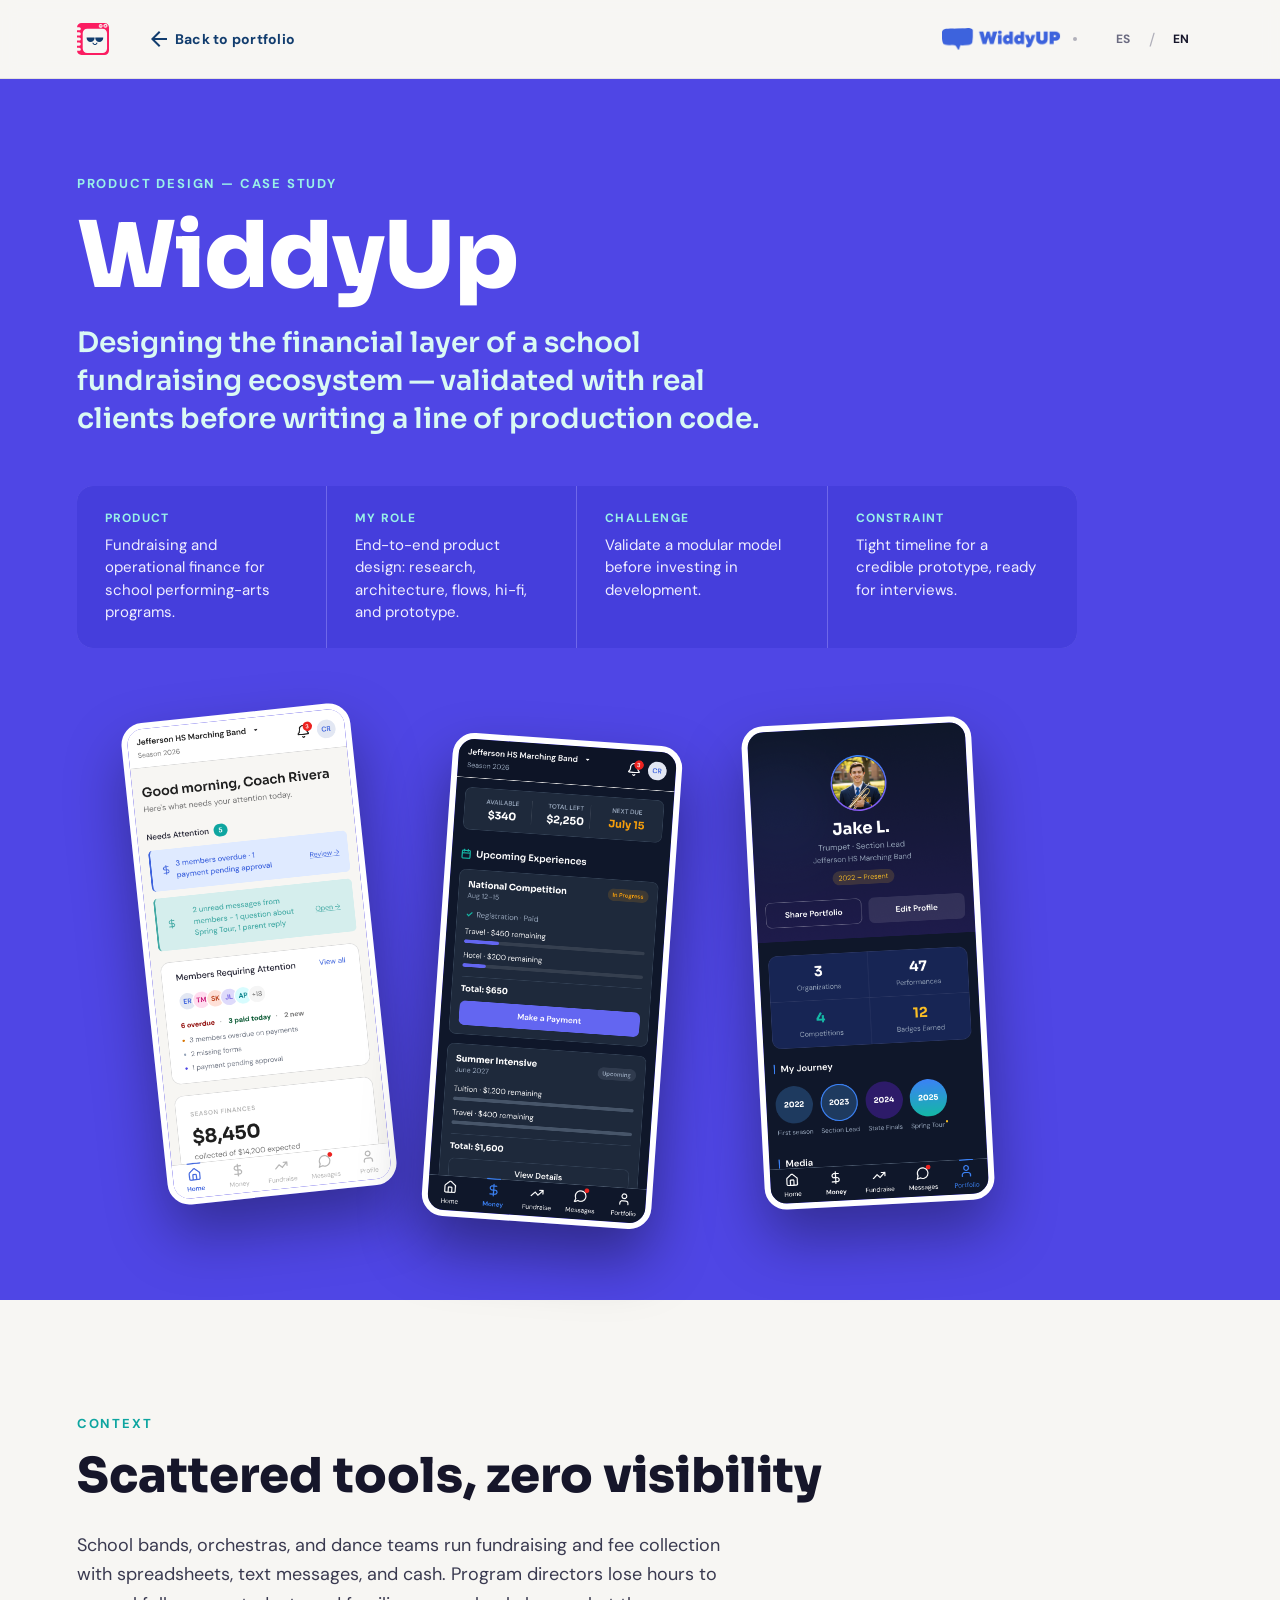
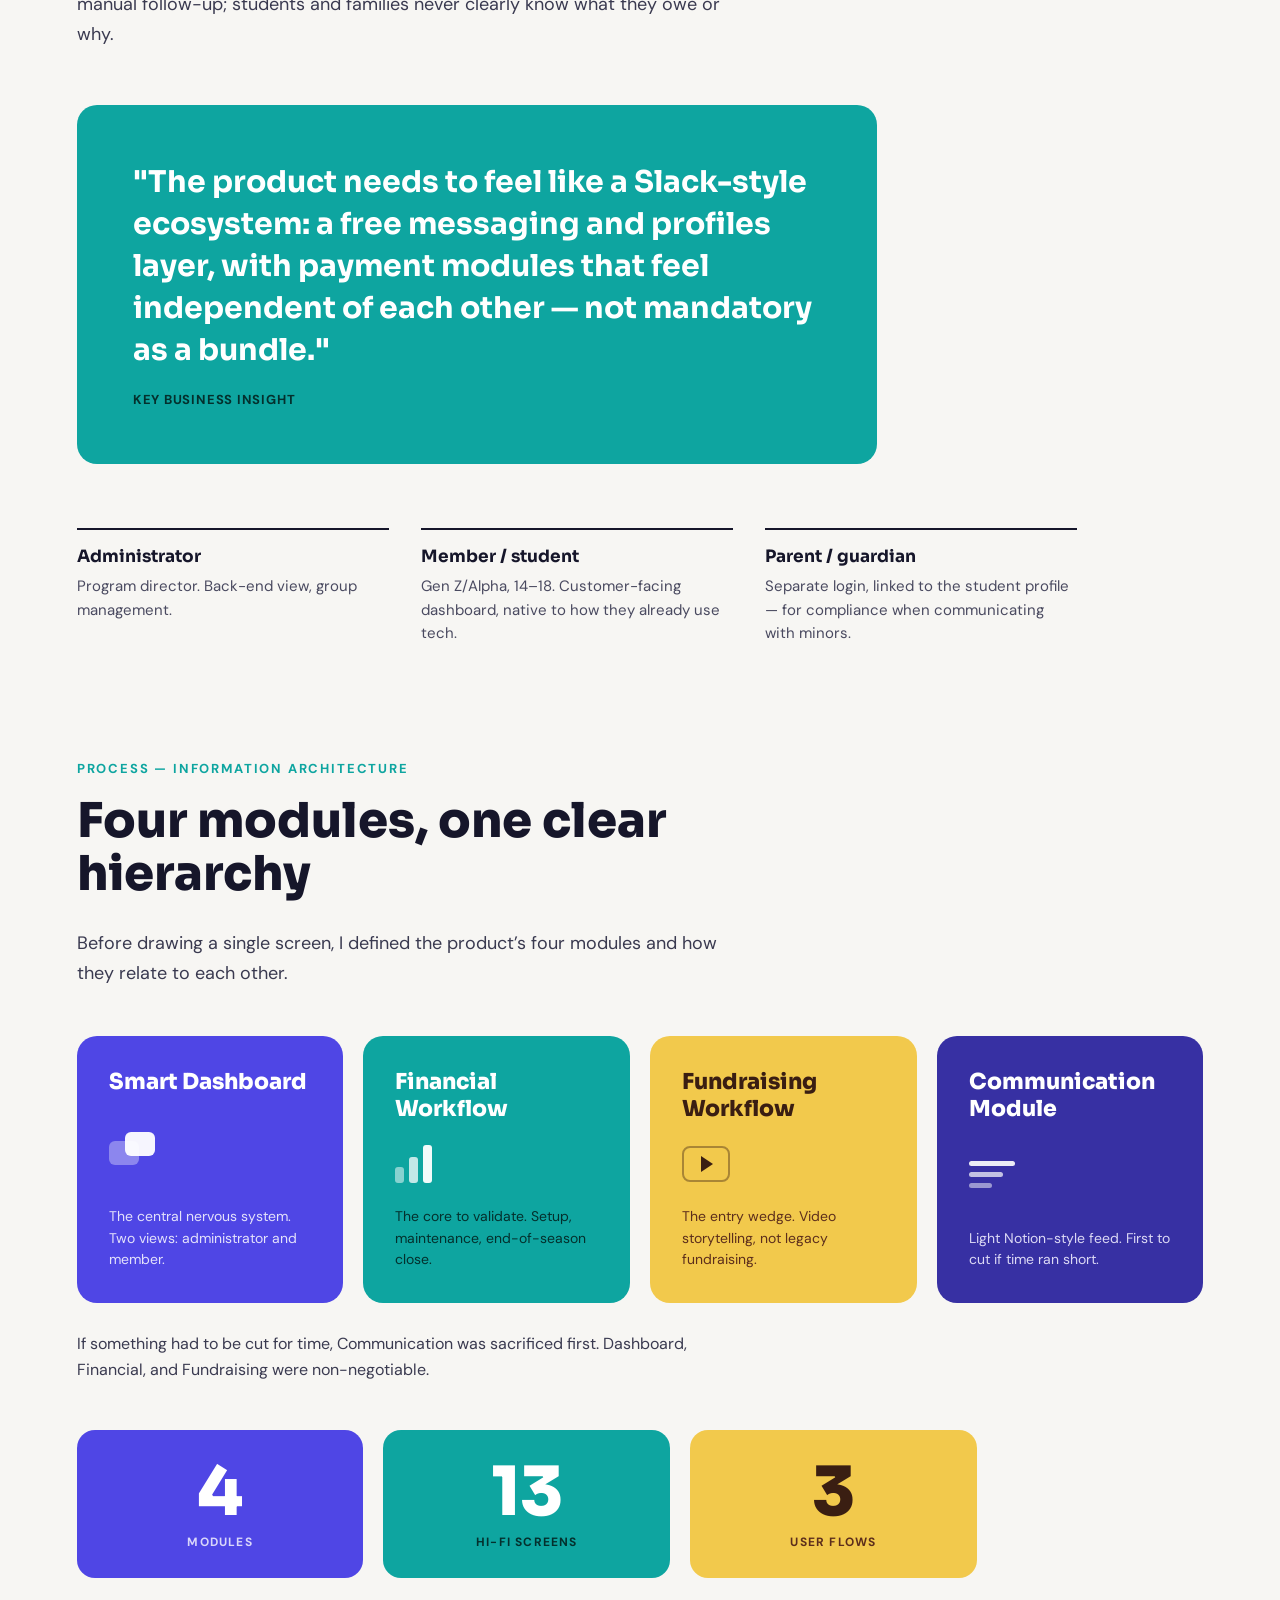
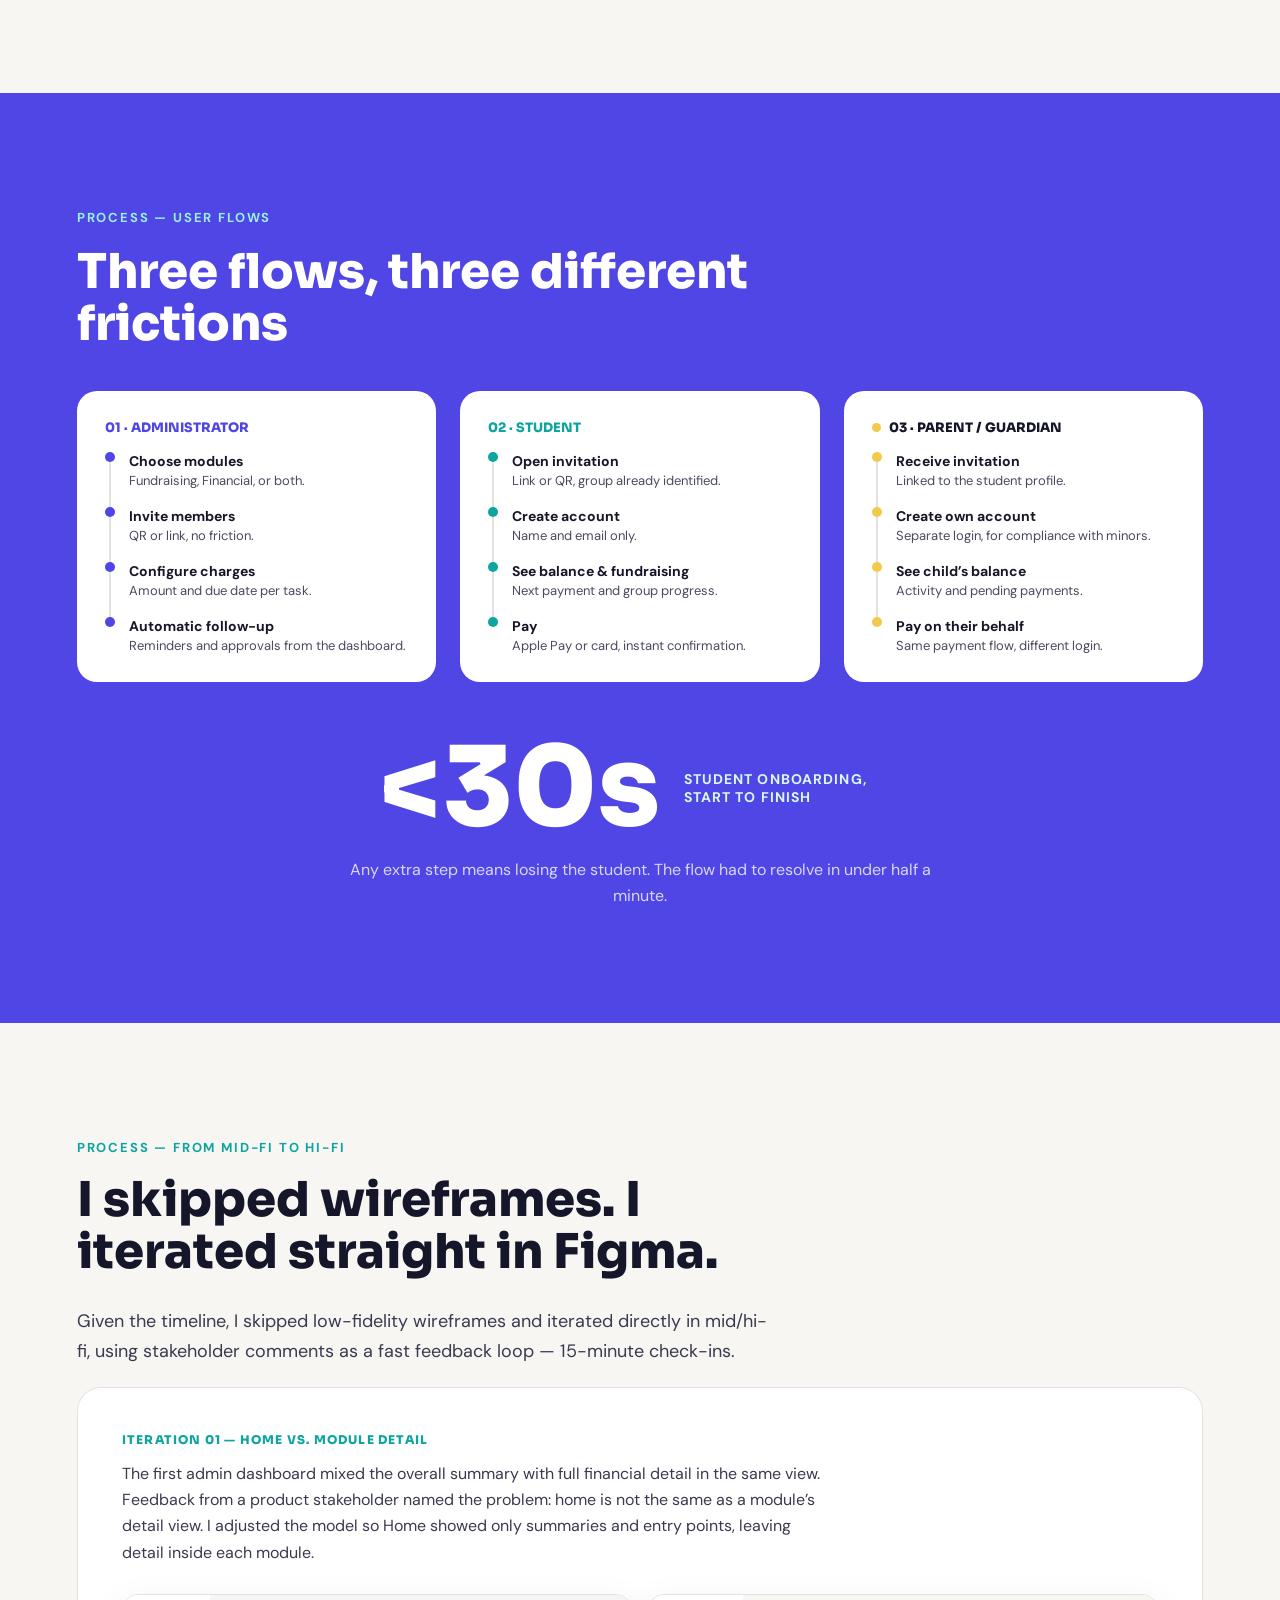
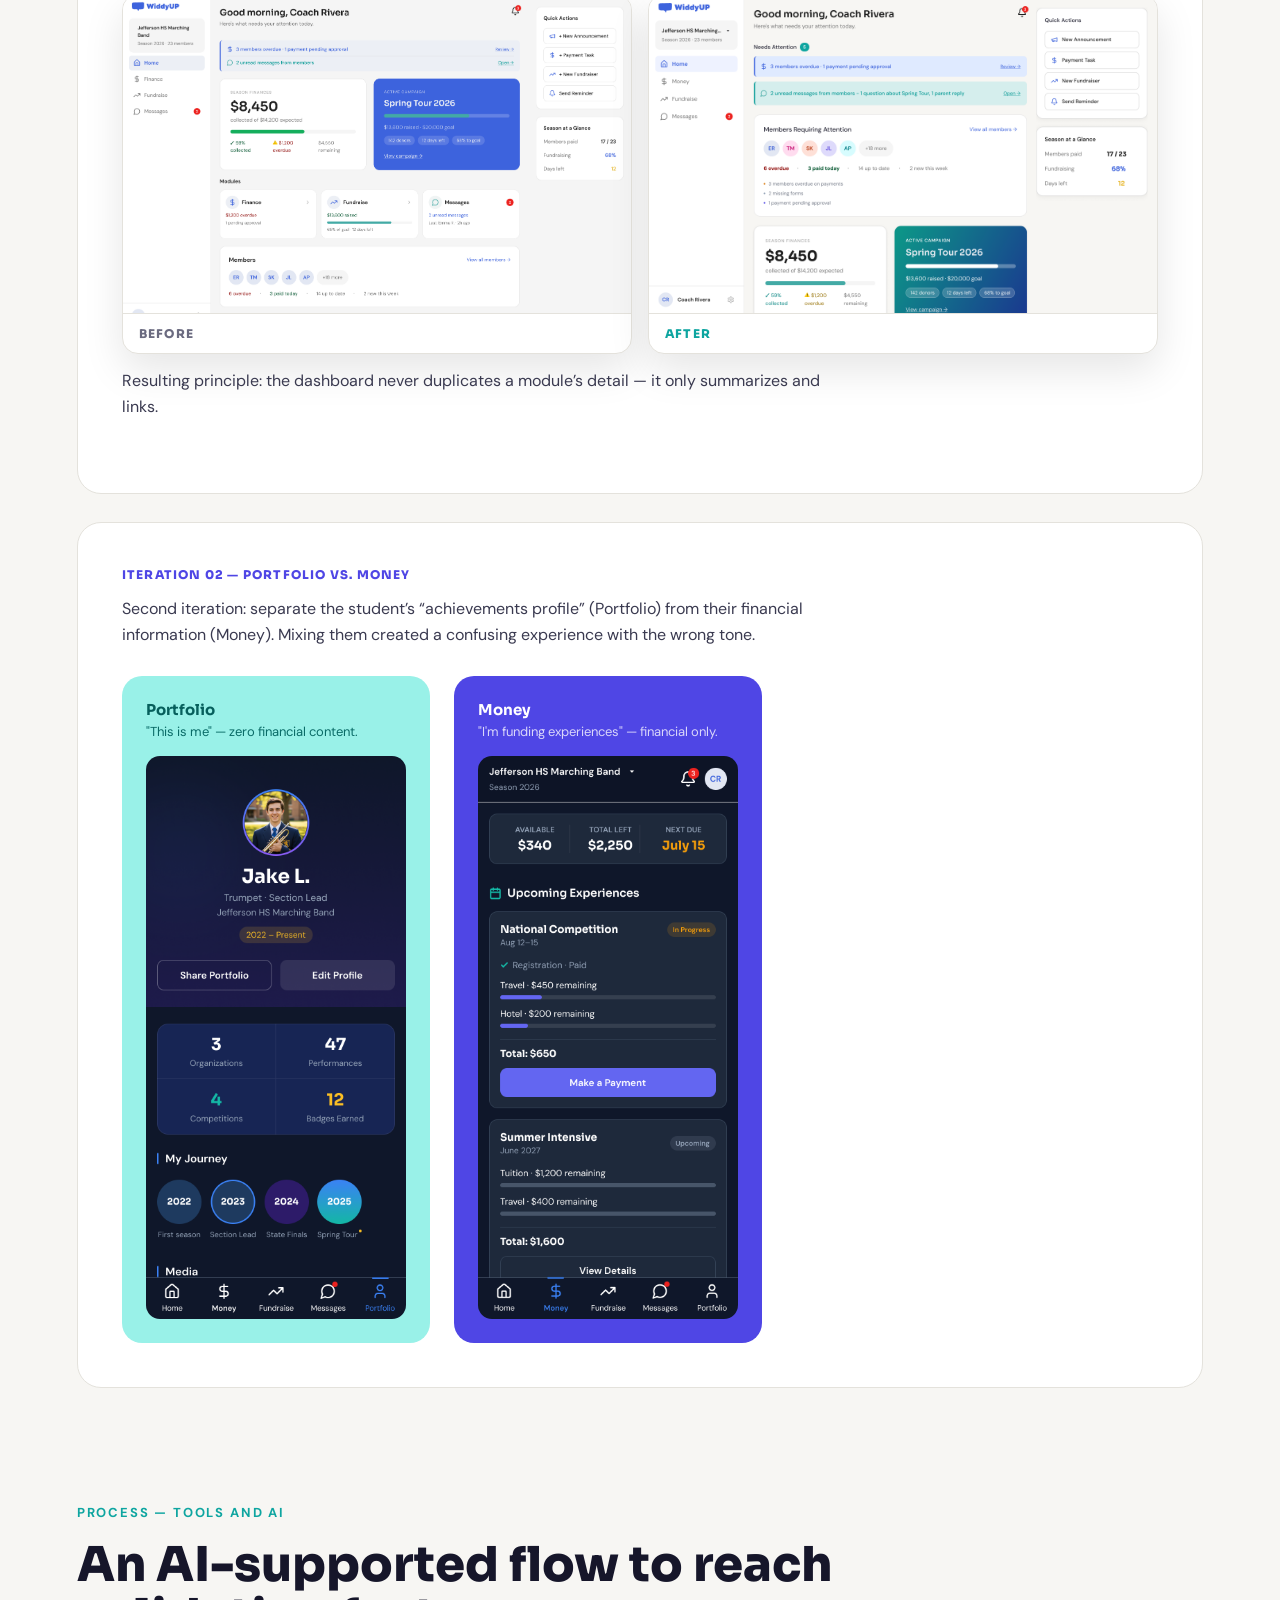
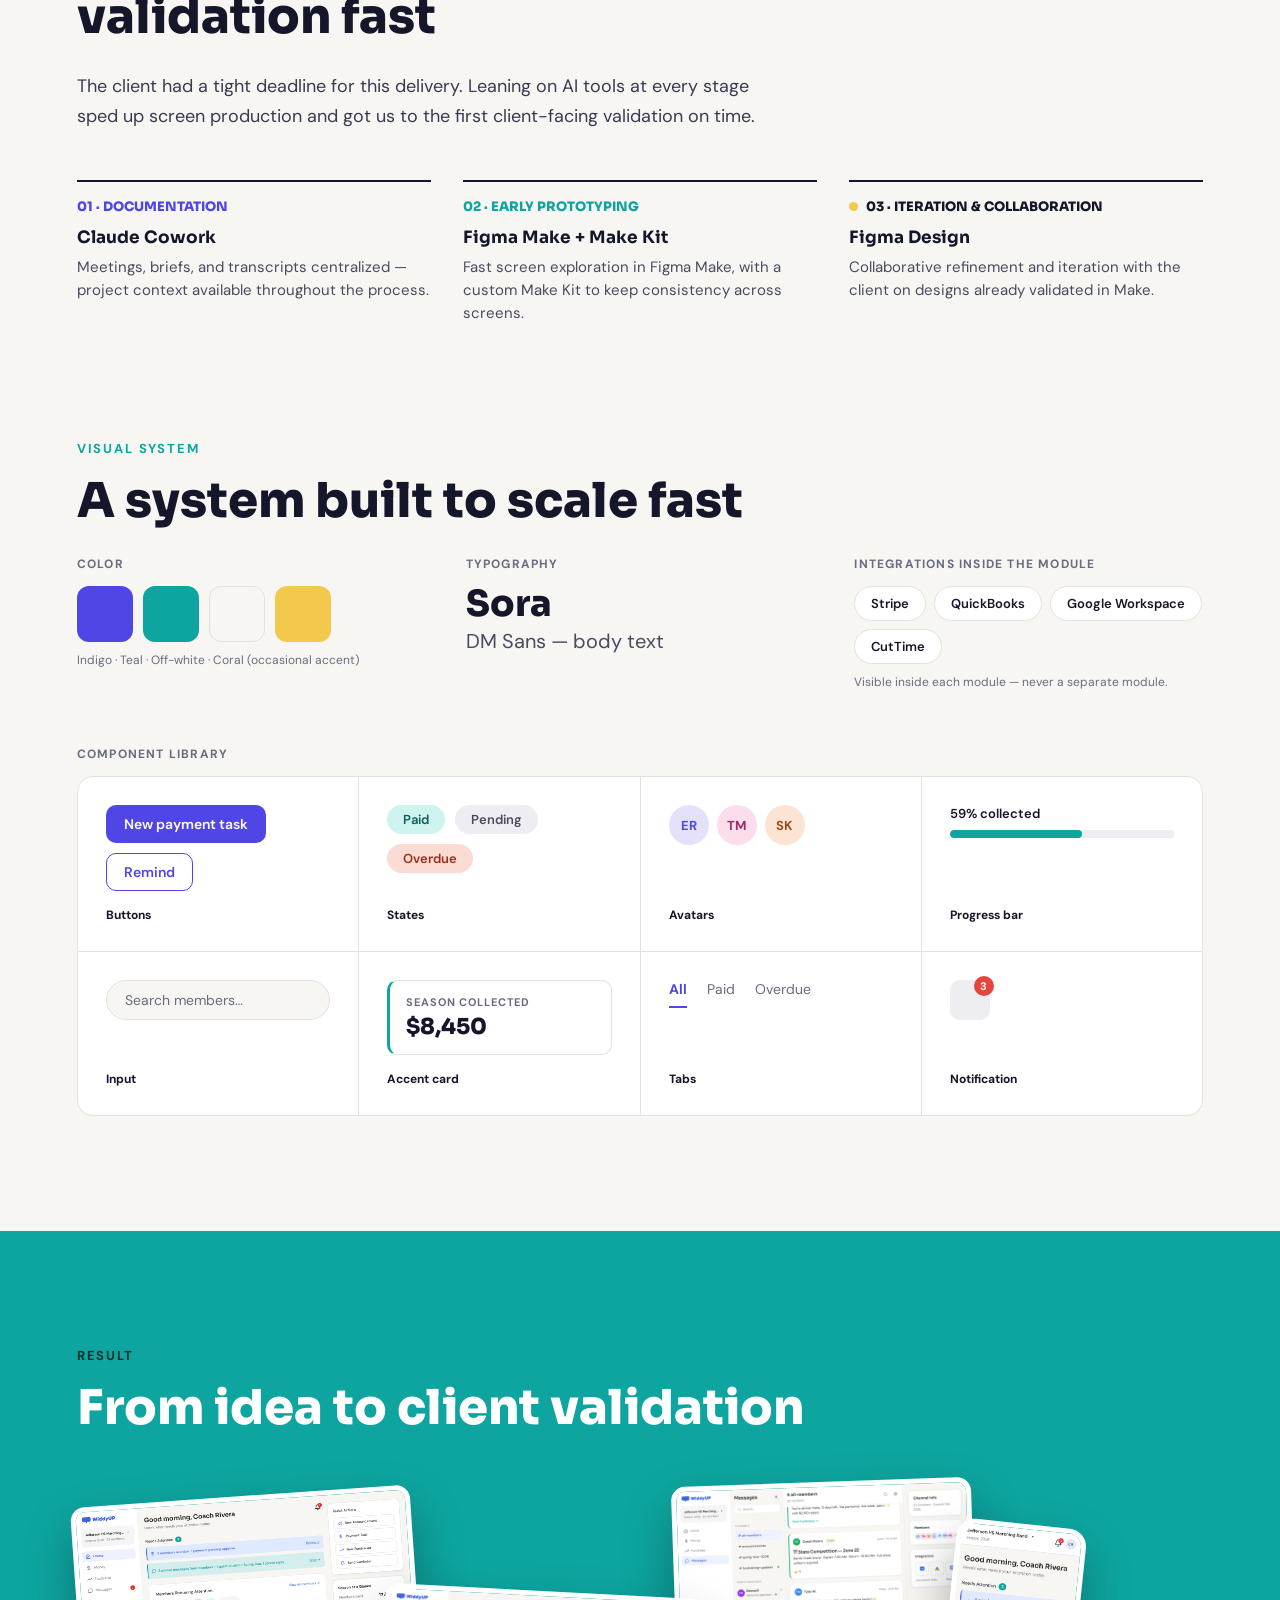
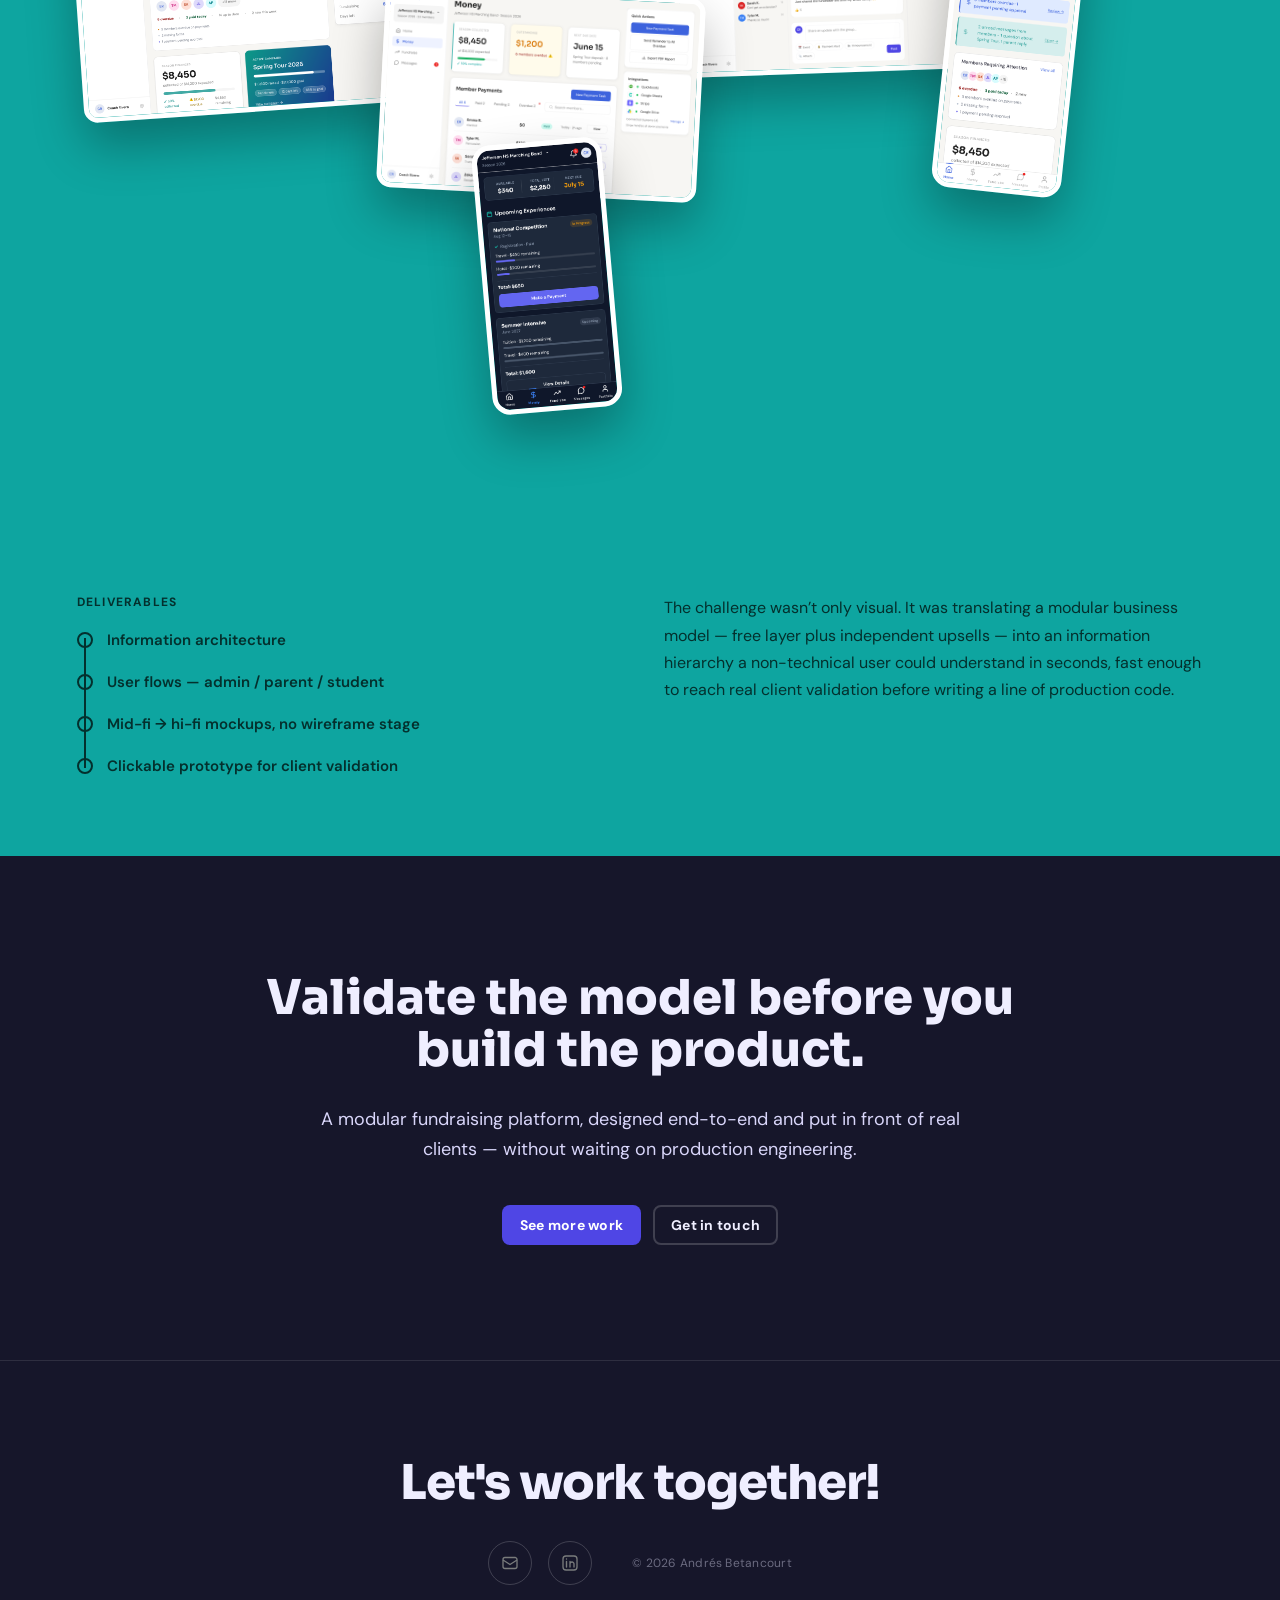
==== proyectos/widdyup.html @ c8a05633 "widdy up" ====
<!doctype html>
<html lang="en">
<head>
<meta charset="UTF-8" />
<meta name="viewport" content="width=device-width, initial-scale=1.0" />
<title data-i18n="wu.docTitle">WiddyUp — Case study · Andrés Betancourt</title>
<meta name="description" content="Case study: designing the financial layer of a school fundraising ecosystem — validated with real clients before writing a line of production code." />
<link rel="icon" type="image/svg+xml" href="../assets/icons/favicon.svg" />
<link rel="icon" type="image/png" sizes="32x32" href="../assets/icons/favicon-32.png" />
<link rel="icon" type="image/png" sizes="16x16" href="../assets/icons/favicon-16.png" />
<link rel="apple-touch-icon" href="../assets/icons/apple-touch-icon.png" />
<meta name="theme-color" content="#4F46E5" />
<link rel="preconnect" href="https://fonts.googleapis.com" />
<link rel="preconnect" href="https://fonts.gstatic.com" crossorigin />
<!-- WiddyUp runs on Sora + DM Sans, matching the product surface. -->
<link href="https://fonts.googleapis.com/css2?family=Sora:wght@600;700;800&family=DM+Sans:wght@400;500;600;700&display=swap" rel="stylesheet" />
<link rel="stylesheet" href="../css/case-widdyup.css" />
<link rel="stylesheet" href="../css/button.css" />
<script>document.documentElement.classList.add("js");</script>
</head>
<body class="theme-widdyup">

<a class="skip-link" href="#main" data-i18n="a11y.skip">Skip to content</a>

<header class="site-header site-header--project">
  <a class="logo" href="../index.html" data-i18n-attr="aria-label:a11y.home">
    <img src="../assets/icons/logo.svg" alt="" width="32" height="32" />
  </a>

  <a class="btn btn--text back-link" href="../index.html#projects">
    <img src="../assets/icons/arrow-back.svg" alt="" width="16" height="16" />
    <span data-i18n="wu.back">Back to portfolio</span>
  </a>

  <p class="header-project">
    <img src="../assets/images/brands/widdyup.png" alt="WiddyUp" width="120" height="22" />
  </p>

  <div class="lang-toggle" role="group" aria-label="Language">
    <button type="button" data-lang-option="es" aria-pressed="false">ES</button>
    <span class="lang-sep" aria-hidden="true">/</span>
    <button type="button" data-lang-option="en" aria-pressed="true">EN</button>
  </div>
</header>

<main id="main">

  <!-- HERO -->
  <section class="wu-hero" aria-labelledby="wu-heading">
    <div class="wu-shell">
      <div class="wu-kicker wu-kicker--on-indigo" data-i18n="wu.hero.kicker">Product design — case study</div>
      <h1 class="wu-hero-title" id="wu-heading">WiddyUp</h1>
      <p class="wu-hero-lede" data-i18n="wu.hero.lede">Designing the financial layer of a school fundraising ecosystem — validated with real clients before writing a line of production code.</p>

      <div class="wu-meta">
        <div class="wu-meta-item">
          <div class="wu-meta-label" data-i18n="wu.hero.productLabel">Product</div>
          <div class="wu-meta-value" data-i18n="wu.hero.product">Fundraising and operational finance for school performing-arts programs.</div>
        </div>
        <div class="wu-meta-item">
          <div class="wu-meta-label" data-i18n="wu.hero.roleLabel">My role</div>
          <div class="wu-meta-value" data-i18n="wu.hero.role">End-to-end product design: research, architecture, flows, hi-fi, and prototype.</div>
        </div>
        <div class="wu-meta-item">
          <div class="wu-meta-label" data-i18n="wu.hero.challengeLabel">Challenge</div>
          <div class="wu-meta-value" data-i18n="wu.hero.challenge">Validate a modular model before investing in development.</div>
        </div>
        <div class="wu-meta-item">
          <div class="wu-meta-label" data-i18n="wu.hero.constraintLabel">Constraint</div>
          <div class="wu-meta-value" data-i18n="wu.hero.constraint">Tight timeline for a credible prototype, ready for interviews.</div>
        </div>
      </div>
    </div>

    <div class="wu-shell wu-hero-phones">
      <img class="wu-phone-1" src="../assets/images/projects/widdyup/admin-mobile.png" alt="" data-i18n-attr="alt:wu.hero.phoneAdmin" />
      <img class="wu-phone-2" src="../assets/images/projects/widdyup/money-mobile.png" alt="" data-i18n-attr="alt:wu.hero.phoneMoney" />
      <img class="wu-phone-3" src="../assets/images/projects/widdyup/portfolio-mobile.png" alt="" data-i18n-attr="alt:wu.hero.phonePortfolio" />
    </div>
  </section>

  <!-- CONTEXT -->
  <section class="wu-section" aria-labelledby="wu-context">
    <div class="wu-shell">
      <div class="wu-kicker" data-i18n="wu.context.kicker">Context</div>
      <h2 class="wu-title" id="wu-context" data-i18n="wu.context.title">Scattered tools, zero visibility</h2>
      <p class="wu-lede" data-i18n="wu.context.lede">School bands, orchestras, and dance teams run fundraising and fee collection with spreadsheets, text messages, and cash. Program directors lose hours to manual follow-up; students and families never clearly know what they owe or why.</p>

      <div class="wu-quote">
        <p data-i18n="wu.context.quote">"The product needs to feel like a Slack-style ecosystem: a free messaging and profiles layer, with payment modules that feel independent of each other — not mandatory as a bundle."</p>
        <div class="wu-quote-label" data-i18n="wu.context.quoteLabel">Key business insight</div>
      </div>

      <div class="wu-personas">
        <div class="wu-persona">
          <h3 data-i18n="wu.persona.adminTitle">Administrator</h3>
          <p data-i18n="wu.persona.adminDesc">Program director. Back-end view, group management.</p>
        </div>
        <div class="wu-persona">
          <h3 data-i18n="wu.persona.studentTitle">Member / student</h3>
          <p data-i18n="wu.persona.studentDesc">Gen Z/Alpha, 14–18. Customer-facing dashboard, native to how they already use tech.</p>
        </div>
        <div class="wu-persona">
          <h3 data-i18n="wu.persona.parentTitle">Parent / guardian</h3>
          <p data-i18n="wu.persona.parentDesc">Separate login, linked to the student profile — for compliance when communicating with minors.</p>
        </div>
      </div>
    </div>
  </section>

  <!-- ARCHITECTURE -->
  <section class="wu-section wu-section--tight-top" aria-labelledby="wu-arch">
    <div class="wu-shell">
      <div class="wu-kicker" data-i18n="wu.arch.kicker">Process — information architecture</div>
      <h2 class="wu-title" id="wu-arch" data-i18n="wu.arch.title">Four modules, one clear hierarchy</h2>
      <p class="wu-lede" style="margin-bottom:48px" data-i18n="wu.arch.lede">Before drawing a single screen, I defined the product’s four modules and how they relate to each other.</p>

      <div class="wu-modules">
        <div class="wu-module wu-module--indigo">
          <h3>Smart Dashboard</h3>
          <div class="wu-icon-dash" aria-hidden="true"><span></span><span></span></div>
          <p data-i18n="wu.arch.dash">The central nervous system. Two views: administrator and member.</p>
        </div>
        <div class="wu-module wu-module--teal">
          <h3>Financial Workflow</h3>
          <div class="wu-icon-bars" aria-hidden="true"><span></span><span></span><span></span></div>
          <p data-i18n="wu.arch.fin">The core to validate. Setup, maintenance, end-of-season close.</p>
        </div>
        <div class="wu-module wu-module--accent">
          <h3>Fundraising Workflow</h3>
          <div class="wu-icon-play" aria-hidden="true"><span></span></div>
          <p data-i18n="wu.arch.fund">The entry wedge. Video storytelling, not legacy fundraising.</p>
        </div>
        <div class="wu-module wu-module--violet">
          <h3>Communication Module</h3>
          <div class="wu-icon-lines" aria-hidden="true"><span></span><span></span><span></span></div>
          <p data-i18n="wu.arch.comm">Light Notion-style feed. First to cut if time ran short.</p>
        </div>
      </div>

      <p class="wu-note" data-i18n="wu.arch.note">If something had to be cut for time, Communication was sacrificed first. Dashboard, Financial, and Fundraising were non-negotiable.</p>

      <div class="wu-stats">
        <div class="wu-stat wu-stat--indigo">
          <b>4</b>
          <span data-i18n="wu.stat.modules">Modules</span>
        </div>
        <div class="wu-stat wu-stat--teal">
          <b>13</b>
          <span data-i18n="wu.stat.screens">Hi-fi screens</span>
        </div>
        <div class="wu-stat wu-stat--accent">
          <b>3</b>
          <span data-i18n="wu.stat.flows">User flows</span>
        </div>
      </div>
    </div>
  </section>

  <!-- USER FLOWS -->
  <section class="wu-section wu-flows" aria-labelledby="wu-flows">
    <div class="wu-shell">
      <div class="wu-kicker wu-kicker--on-indigo" data-i18n="wu.flows.kicker">Process — user flows</div>
      <h2 class="wu-title" id="wu-flows" data-i18n="wu.flows.title">Three flows, three different frictions</h2>

      <div class="wu-flow-grid">
        <div class="wu-flow-card">
          <div class="wu-flow-card-label wu-flow-card-label--indigo" data-i18n="wu.flow.adminLabel">01 · ADMINISTRATOR</div>
          <div class="wu-timeline">
            <div class="wu-step">
              <div class="wu-step-rail"><div class="wu-step-node wu-step-node--indigo"></div><div class="wu-step-line"></div></div>
              <div class="wu-step-body"><strong data-i18n="wu.flow.a1t">Choose modules</strong><span data-i18n="wu.flow.a1d">Fundraising, Financial, or both.</span></div>
            </div>
            <div class="wu-step">
              <div class="wu-step-rail"><div class="wu-step-node wu-step-node--indigo"></div><div class="wu-step-line"></div></div>
              <div class="wu-step-body"><strong data-i18n="wu.flow.a2t">Invite members</strong><span data-i18n="wu.flow.a2d">QR or link, no friction.</span></div>
            </div>
            <div class="wu-step">
              <div class="wu-step-rail"><div class="wu-step-node wu-step-node--indigo"></div><div class="wu-step-line"></div></div>
              <div class="wu-step-body"><strong data-i18n="wu.flow.a3t">Configure charges</strong><span data-i18n="wu.flow.a3d">Amount and due date per task.</span></div>
            </div>
            <div class="wu-step">
              <div class="wu-step-rail"><div class="wu-step-node wu-step-node--indigo"></div></div>
              <div class="wu-step-body"><strong data-i18n="wu.flow.a4t">Automatic follow-up</strong><span data-i18n="wu.flow.a4d">Reminders and approvals from the dashboard.</span></div>
            </div>
          </div>
        </div>

        <div class="wu-flow-card">
          <div class="wu-flow-card-label wu-flow-card-label--teal" data-i18n="wu.flow.studentLabel">02 · STUDENT</div>
          <div class="wu-timeline">
            <div class="wu-step">
              <div class="wu-step-rail"><div class="wu-step-node wu-step-node--teal"></div><div class="wu-step-line"></div></div>
              <div class="wu-step-body"><strong data-i18n="wu.flow.s1t">Open invitation</strong><span data-i18n="wu.flow.s1d">Link or QR, group already identified.</span></div>
            </div>
            <div class="wu-step">
              <div class="wu-step-rail"><div class="wu-step-node wu-step-node--teal"></div><div class="wu-step-line"></div></div>
              <div class="wu-step-body"><strong data-i18n="wu.flow.s2t">Create account</strong><span data-i18n="wu.flow.s2d">Name and email only.</span></div>
            </div>
            <div class="wu-step">
              <div class="wu-step-rail"><div class="wu-step-node wu-step-node--teal"></div><div class="wu-step-line"></div></div>
              <div class="wu-step-body"><strong data-i18n="wu.flow.s3t">See balance &amp; fundraising</strong><span data-i18n="wu.flow.s3d">Next payment and group progress.</span></div>
            </div>
            <div class="wu-step">
              <div class="wu-step-rail"><div class="wu-step-node wu-step-node--teal"></div></div>
              <div class="wu-step-body"><strong data-i18n="wu.flow.s4t">Pay</strong><span data-i18n="wu.flow.s4d">Apple Pay or card, instant confirmation.</span></div>
            </div>
          </div>
        </div>

        <div class="wu-flow-card">
          <div class="wu-flow-card-label wu-flow-card-label--accent" data-i18n="wu.flow.parentLabel">03 · PARENT / GUARDIAN</div>
          <div class="wu-timeline">
            <div class="wu-step">
              <div class="wu-step-rail"><div class="wu-step-node wu-step-node--accent"></div><div class="wu-step-line"></div></div>
              <div class="wu-step-body"><strong data-i18n="wu.flow.p1t">Receive invitation</strong><span data-i18n="wu.flow.p1d">Linked to the student profile.</span></div>
            </div>
            <div class="wu-step">
              <div class="wu-step-rail"><div class="wu-step-node wu-step-node--accent"></div><div class="wu-step-line"></div></div>
              <div class="wu-step-body"><strong data-i18n="wu.flow.p2t">Create own account</strong><span data-i18n="wu.flow.p2d">Separate login, for compliance with minors.</span></div>
            </div>
            <div class="wu-step">
              <div class="wu-step-rail"><div class="wu-step-node wu-step-node--accent"></div><div class="wu-step-line"></div></div>
              <div class="wu-step-body"><strong data-i18n="wu.flow.p3t">See child’s balance</strong><span data-i18n="wu.flow.p3d">Activity and pending payments.</span></div>
            </div>
            <div class="wu-step">
              <div class="wu-step-rail"><div class="wu-step-node wu-step-node--accent"></div></div>
              <div class="wu-step-body"><strong data-i18n="wu.flow.p4t">Pay on their behalf</strong><span data-i18n="wu.flow.p4d">Same payment flow, different login.</span></div>
            </div>
          </div>
        </div>
      </div>

      <div class="wu-onboarding">
        <div class="wu-onboarding-time">&lt;30s</div>
        <div class="wu-onboarding-label" data-i18n="wu.flows.onboarding">Student onboarding, start to finish</div>
      </div>
      <p class="wu-onboarding-note" data-i18n="wu.flows.onboardingNote">Any extra step means losing the student. The flow had to resolve in under half a minute.</p>
    </div>
  </section>

  <!-- MID-FI TO HI-FI -->
  <section class="wu-section" aria-labelledby="wu-iter">
    <div class="wu-shell">
      <div class="wu-kicker" data-i18n="wu.iter.kicker">Process — from mid-fi to hi-fi</div>
      <h2 class="wu-title" id="wu-iter" data-i18n="wu.iter.title">I skipped wireframes. I iterated straight in Figma.</h2>
      <p class="wu-lede" style="margin-bottom:20px;max-width:700px" data-i18n="wu.iter.lede">Given the timeline, I skipped low-fidelity wireframes and iterated directly in mid/hi-fi, using stakeholder comments as a fast feedback loop — 15-minute check-ins.</p>

      <div class="wu-iter">
        <div class="wu-iter-card">
          <div class="wu-iter-label wu-iter-label--teal" data-i18n="wu.iter1.label">Iteration 01 — Home vs. module detail</div>
          <p data-i18n="wu.iter1.body">The first admin dashboard mixed the overall summary with full financial detail in the same view. Feedback from a product stakeholder named the problem: <em>home is not the same as a module’s detail view.</em> I adjusted the model so Home showed only summaries and entry points, leaving detail inside each module.</p>

          <div class="wu-compare-pair">
            <figure class="wu-compare-shot">
              <img src="../assets/images/projects/widdyup/admin-home-before.png" alt="" data-i18n-attr="alt:wu.iter1.beforeAlt" />
              <figcaption data-i18n="wu.iter.before">Before</figcaption>
            </figure>
            <figure class="wu-compare-shot">
              <img src="../assets/images/projects/widdyup/admin-home-after.png" alt="" data-i18n-attr="alt:wu.iter1.afterAlt" />
              <figcaption data-i18n="wu.iter.after">After</figcaption>
            </figure>
          </div>
          <p class="wu-compare-caption" data-i18n="wu.iter1.caption">Resulting principle: the dashboard never duplicates a module’s detail — it only summarizes and links.</p>
        </div>

        <div class="wu-iter-card">
          <div class="wu-iter-label wu-iter-label--indigo" data-i18n="wu.iter2.label">Iteration 02 — Portfolio vs. Money</div>
          <p data-i18n="wu.iter2.body">Second iteration: separate the student’s “achievements profile” (Portfolio) from their financial information (Money). Mixing them created a confusing experience with the wrong tone.</p>

          <div class="wu-split">
            <div class="wu-split-card wu-split-card--mint">
              <h4>Portfolio</h4>
              <p data-i18n="wu.iter2.portfolio">"This is me" — zero financial content.</p>
              <img src="../assets/images/projects/widdyup/portfolio-mobile.png" alt="" data-i18n-attr="alt:wu.iter2.portfolioAlt" />
            </div>
            <div class="wu-split-card wu-split-card--indigo">
              <h4>Money</h4>
              <p data-i18n="wu.iter2.money">"I'm funding experiences" — financial only.</p>
              <img src="../assets/images/projects/widdyup/money-mobile.png" alt="" data-i18n-attr="alt:wu.iter2.moneyAlt" />
            </div>
          </div>
        </div>
      </div>
    </div>
  </section>

  <!-- TOOLS & AI -->
  <section class="wu-section wu-section--tight-top" aria-labelledby="wu-tools">
    <div class="wu-shell">
      <div class="wu-kicker" data-i18n="wu.tools.kicker">Process — tools and AI</div>
      <h2 class="wu-title" id="wu-tools" data-i18n="wu.tools.title">An AI-supported flow to reach validation fast</h2>
      <p class="wu-lede" style="margin-bottom:48px;max-width:700px" data-i18n="wu.tools.lede">The client had a tight deadline for this delivery. Leaning on AI tools at every stage sped up screen production and got us to the first client-facing validation on time.</p>

      <div class="wu-tools">
        <div class="wu-tool">
          <div class="wu-tool-step wu-tool-step--indigo" data-i18n="wu.tools.s1">01 · DOCUMENTATION</div>
          <h3>Claude Cowork</h3>
          <p data-i18n="wu.tools.s1d">Meetings, briefs, and transcripts centralized — project context available throughout the process.</p>
        </div>
        <div class="wu-tool">
          <div class="wu-tool-step wu-tool-step--teal" data-i18n="wu.tools.s2">02 · EARLY PROTOTYPING</div>
          <h3>Figma Make + Make Kit</h3>
          <p data-i18n="wu.tools.s2d">Fast screen exploration in Figma Make, with a custom Make Kit to keep consistency across screens.</p>
        </div>
        <div class="wu-tool">
          <div class="wu-tool-step wu-tool-step--accent" data-i18n="wu.tools.s3">03 · ITERATION &amp; COLLABORATION</div>
          <h3>Figma Design</h3>
          <p data-i18n="wu.tools.s3d">Collaborative refinement and iteration with the client on designs already validated in Make.</p>
        </div>
      </div>
    </div>
  </section>

  <!-- VISUAL SYSTEM -->
  <section class="wu-section wu-section--tight-top" aria-labelledby="wu-system">
    <div class="wu-shell">
      <div class="wu-kicker" data-i18n="wu.system.kicker">Visual system</div>
      <h2 class="wu-title" id="wu-system" data-i18n="wu.system.title">A system built to scale fast</h2>

      <div class="wu-system-grid">
        <div>
          <div class="wu-system-label" data-i18n="wu.system.color">Color</div>
          <div class="wu-swatches">
            <div class="wu-swatch" style="background:#4F46E5"></div>
            <div class="wu-swatch" style="background:#0EA5A0"></div>
            <div class="wu-swatch wu-swatch--paper"></div>
            <div class="wu-swatch" style="background:#F2C94C"></div>
          </div>
          <div class="wu-system-note" data-i18n="wu.system.colorNote">Indigo · Teal · Off-white · Coral (occasional accent)</div>
        </div>
        <div>
          <div class="wu-system-label" data-i18n="wu.system.type">Typography</div>
          <div class="wu-type-display">Sora</div>
          <div class="wu-type-body" data-i18n="wu.system.typeBody">DM Sans — body text</div>
        </div>
        <div>
          <div class="wu-system-label" data-i18n="wu.system.integrations">Integrations inside the module</div>
          <div class="wu-pills">
            <div class="wu-pill">Stripe</div>
            <div class="wu-pill">QuickBooks</div>
            <div class="wu-pill">Google Workspace</div>
            <div class="wu-pill">CutTime</div>
          </div>
          <div class="wu-system-note" data-i18n="wu.system.integrationsNote">Visible inside each module — never a separate module.</div>
        </div>
      </div>

      <div class="wu-system-label" data-i18n="wu.system.library">Component library</div>
      <div class="wu-library">
        <div class="wu-lib-cell">
          <div class="wu-btn-demo">
            <div class="wu-demo-primary" data-i18n="wu.system.btnPrimary">New payment task</div>
            <div class="wu-demo-secondary" data-i18n="wu.system.btnSecondary">Remind</div>
          </div>
          <span data-i18n="wu.system.buttons">Buttons</span>
        </div>
        <div class="wu-lib-cell">
          <div class="wu-status-demo">
            <div class="wu-status wu-status--paid">Paid</div>
            <div class="wu-status wu-status--pending">Pending</div>
            <div class="wu-status wu-status--overdue">Overdue</div>
          </div>
          <span data-i18n="wu.system.states">States</span>
        </div>
        <div class="wu-lib-cell">
          <div class="wu-avatars">
            <div class="wu-avatar wu-avatar--indigo">ER</div>
            <div class="wu-avatar wu-avatar--pink">TM</div>
            <div class="wu-avatar wu-avatar--peach">SK</div>
          </div>
          <span data-i18n="wu.system.avatars">Avatars</span>
        </div>
        <div class="wu-lib-cell">
          <div class="wu-progress-label" data-i18n="wu.system.progressLabel">59% collected</div>
          <div class="wu-progress-track"><div class="wu-progress-fill"></div></div>
          <span data-i18n="wu.system.progress">Progress bar</span>
        </div>
        <div class="wu-lib-cell">
          <div class="wu-input-demo" data-i18n="wu.system.input">Search members…</div>
          <span>Input</span>
        </div>
        <div class="wu-lib-cell">
          <div class="wu-metric-card">
            <small data-i18n="wu.system.metricLabel">Season collected</small>
            <b>$8,450</b>
          </div>
          <span data-i18n="wu.system.metric">Accent card</span>
        </div>
        <div class="wu-lib-cell">
          <div class="wu-tabs-demo">
            <span class="is-active" data-i18n="wu.system.tabAll">All</span>
            <span data-i18n="wu.system.tabPaid">Paid</span>
            <span data-i18n="wu.system.tabOverdue">Overdue</span>
          </div>
          <span>Tabs</span>
        </div>
        <div class="wu-lib-cell">
          <div class="wu-notif" aria-hidden="true">
            <div class="wu-notif-box"></div>
            <div class="wu-notif-badge">3</div>
          </div>
          <span data-i18n="wu.system.notif">Notification</span>
        </div>
      </div>
    </div>
  </section>

  <!-- RESULT -->
  <section class="wu-result" aria-labelledby="wu-result">
    <div class="wu-shell">
      <div class="wu-kicker wu-kicker--on-teal" data-i18n="wu.result.kicker">Result</div>
      <h2 class="wu-title" id="wu-result" data-i18n="wu.result.title">From idea to client validation</h2>

      <div class="wu-result-collage">
        <img class="wu-shot-1" src="../assets/images/projects/widdyup/admin-home-after.png" alt="" data-i18n-attr="alt:wu.result.shotAdmin" />
        <img class="wu-shot-2" src="../assets/images/projects/widdyup/money-desktop.png" alt="" data-i18n-attr="alt:wu.result.shotMoney" />
        <img class="wu-shot-3" src="../assets/images/projects/widdyup/messages-desktop.png" alt="" data-i18n-attr="alt:wu.result.shotMessages" />
        <img class="wu-shot-4" src="../assets/images/projects/widdyup/admin-mobile.png" alt="" data-i18n-attr="alt:wu.result.shotAdminMobile" />
        <img class="wu-shot-5" src="../assets/images/projects/widdyup/money-mobile.png" alt="" data-i18n-attr="alt:wu.result.shotMoneyMobile" />
      </div>

      <div class="wu-result-grid">
        <div>
          <div class="wu-deliver-label" data-i18n="wu.result.deliverables">Deliverables</div>
          <div class="wu-deliver-list">
            <div class="wu-deliver-track" aria-hidden="true"></div>
            <div class="wu-deliver-fill" aria-hidden="true"></div>
            <ul class="wu-deliver-items">
              <li><span class="wu-deliver-node" aria-hidden="true"></span><span data-i18n="wu.result.d1">Information architecture</span></li>
              <li><span class="wu-deliver-node" aria-hidden="true"></span><span data-i18n="wu.result.d2">User flows — admin / parent / student</span></li>
              <li><span class="wu-deliver-node" aria-hidden="true"></span><span data-i18n="wu.result.d3">Mid-fi → hi-fi mockups, no wireframe stage</span></li>
              <li><span class="wu-deliver-node" aria-hidden="true"></span><span data-i18n="wu.result.d4">Clickable prototype for client validation</span></li>
            </ul>
          </div>
        </div>
        <div>
          <p class="wu-result-copy" data-i18n="wu.result.copy">The challenge wasn’t only visual. It was translating a modular business model — free layer plus independent upsells — into an information hierarchy a non-technical user could understand in seconds, fast enough to reach real client validation before writing a line of production code.</p>
        </div>
      </div>
    </div>
  </section>

  <!-- CLOSE -->
  <section class="wu-close" aria-labelledby="wu-close">
    <div class="wu-shell">
      <h2 class="wu-title" id="wu-close" data-i18n="wu.close.title">Validate the model before you build the product.</h2>
      <p class="wu-lede" data-i18n="wu.close.lede">A modular fundraising platform, designed end-to-end and put in front of real clients — without waiting on production engineering.</p>
      <div class="wu-actions">
        <a class="btn btn--primary" href="../index.html#projects" data-i18n="wu.close.more">See more work</a>
        <a class="btn btn--secondary" href="mailto:andres.betancourt.di@outlook.com" data-i18n="wu.close.contact">Get in touch</a>
      </div>
    </div>
  </section>

</main>

<footer class="site-footer" id="contact">
  <h2 class="footer-cta" data-i18n="footer.cta">Let's work together!</h2>
  <div class="footer-links">
    <div class="footer-icons">
      <a class="icon-btn" href="mailto:andres.betancourt.di@outlook.com" data-i18n-attr="aria-label:footer.email.label">
        <img src="../assets/icons/email.svg" alt="" width="16" height="16" />
      </a>
      <a class="icon-btn" href="https://www.linkedin.com/in/andres-betancourt-06604a171/" target="_blank" rel="noopener noreferrer" data-i18n-attr="aria-label:footer.linkedin.label">
        <img src="../assets/icons/linkedin.svg" alt="" width="16" height="16" />
      </a>
    </div>
    <p class="copyright">© <span id="copyright-year">2026</span> Andrés Betancourt</p>
  </div>
</footer>

<script src="../js/i18n.js"></script>
<script src="../js/i18n-widdyup.js"></script>
<script src="../js/main.js"></script>
</body>
</html>
---- css/case-widdyup.css ----
/* ===================================================================
   WIDDYUP — CASE STUDY THEME

   Self-contained skin for proyectos/widdyup.html. Values sampled from
   the Claude Design HTML (WiddyUp Case Study.dc.html) — Indigo, Teal,
   Off-white, Coral/Gold accent, Sora + DM Sans. Isolated like
   case-allcore360.css: nothing here is shared with other pages.

   The button component in css/button.css is the one exception (portfolio
   chrome for the back link and closing CTAs).

   01. Palette & type       06. Architecture
   02. Reset                07. User flows
   03. Header               08. Mid-fi / tools / system
   04. Shared section       09. Result + close
   05. Hero                 10. Footer + responsive
   =================================================================== */

/* --- 01. Palette & type -------------------------------------------- */
.theme-widdyup {
  --wu-paper: #f7f6f3;
  --wu-ink: #16162a;
  --wu-body: #3a3a50;
  --wu-muted: #4a4a60;
  --wu-faint: #6b6b80;
  --wu-line: #e4e2dc;

  --wu-indigo: #4f46e5;
  --wu-indigo-deep: #453edc;
  --wu-indigo-dark: #3730a3;
  --wu-indigo-soft: #d9d6fa;
  --wu-indigo-wash: #e4e2fb;
  --wu-indigo-mist: #efeeff;

  --wu-teal: #0ea5a0;
  --wu-teal-ink: #04302d;
  --wu-teal-deep: #065f5c;
  --wu-teal-mid: #0a6b67;
  --wu-teal-mint: #99f1e8;
  --wu-teal-wash: #cff3ee;
  --wu-teal-soft: #d9f9f4;

  /* Design default accentColor — gold/coral occasional accent */
  --wu-accent: #f2c94c;
  --wu-accent-ink: #3a1e12;
  --wu-accent-body: #5c2e1c;

  --wu-coral-wash: #fbdcd4;
  --wu-coral-ink: #9a2e1b;
  --wu-pink-wash: #fbddec;
  --wu-pink-ink: #9a2c63;
  --wu-peach-wash: #fbe4d4;
  --wu-peach-ink: #9a4d1b;
  --wu-gray-wash: #ededf2;
  --wu-danger: #e4453c;

  --wu-night: #16162a;
  --wu-night-ink: #efeeff;
  --wu-night-body: #d9d6fa;
  --wu-night-line: rgba(255, 255, 255, 0.18);
  --wu-night-faint: #6b6b80;

  --wu-font: "DM Sans", sans-serif;
  --wu-display: "Sora", sans-serif;

  --wu-radius: 20px;
  --wu-radius-sm: 16px;
  --wu-radius-xs: 10px;

  --wu-section-y: clamp(72px, 9vw, 120px);
  --wu-section-x: clamp(24px, 6vw, 80px);
  --wu-shell: 1200px;
}

/* --- 02. Reset ------------------------------------------------------ */
*,
*::before,
*::after {
  box-sizing: border-box;
}
html,
body {
  margin: 0;
  padding: 0;
}
.theme-widdyup {
  font-family: var(--wu-font);
  font-weight: 400;
  color: var(--wu-ink);
  background: var(--wu-paper);
  -webkit-font-smoothing: antialiased;
  -moz-osx-font-smoothing: grayscale;
}
.theme-widdyup img {
  max-width: 100%;
  display: block;
}
.theme-widdyup a {
  color: var(--wu-indigo);
  text-decoration: underline;
}
.theme-widdyup a:hover {
  color: #3b32b8;
}
.theme-widdyup button {
  font: inherit;
  color: inherit;
  background: none;
  border: 0;
  padding: 0;
  cursor: pointer;
}
.theme-widdyup .skip-link {
  position: absolute;
  left: -9999px;
  top: 0;
  z-index: 100;
  padding: 12px 16px;
  background: var(--wu-indigo);
  color: #fff;
  text-decoration: none;
  font-weight: 700;
}
.theme-widdyup .skip-link:focus {
  left: 16px;
  top: 16px;
}
.theme-widdyup a:focus-visible,
.theme-widdyup button:focus-visible {
  outline: 3px solid var(--wu-ink);
  outline-offset: 4px;
}

@keyframes wu-icon-pulse {
  0%,
  100% {
    transform: scale(1);
    opacity: 0.85;
  }
  50% {
    transform: scale(1.12);
    opacity: 1;
  }
}
@keyframes wu-icon-fade {
  0%,
  100% {
    opacity: 0.55;
  }
  50% {
    opacity: 1;
  }
}
@keyframes wu-bar-rise {
  0%,
  100% {
    transform: scaleY(0.82);
  }
  50% {
    transform: scaleY(1);
  }
}
@keyframes wu-line-grow {
  0%,
  8% {
    transform: scaleY(0);
  }
  63%,
  86% {
    transform: scaleY(1);
  }
  94%,
  100% {
    transform: scaleY(0);
  }
}
@keyframes wu-node-fill-1 {
  0%,
  8% {
    background: transparent;
    transform: scale(1);
  }
  12% {
    background: #04302d;
    transform: scale(1.35);
  }
  18%,
  86% {
    background: #04302d;
    transform: scale(1);
  }
  92%,
  100% {
    background: transparent;
    transform: scale(1);
  }
}
@keyframes wu-node-fill-2 {
  0%,
  23% {
    background: transparent;
    transform: scale(1);
  }
  27% {
    background: #04302d;
    transform: scale(1.35);
  }
  33%,
  86% {
    background: #04302d;
    transform: scale(1);
  }
  92%,
  100% {
    background: transparent;
    transform: scale(1);
  }
}
@keyframes wu-node-fill-3 {
  0%,
  38% {
    background: transparent;
    transform: scale(1);
  }
  42% {
    background: #04302d;
    transform: scale(1.35);
  }
  48%,
  86% {
    background: #04302d;
    transform: scale(1);
  }
  92%,
  100% {
    background: transparent;
    transform: scale(1);
  }
}
@keyframes wu-node-fill-4 {
  0%,
  53% {
    background: transparent;
    transform: scale(1);
  }
  57% {
    background: #04302d;
    transform: scale(1.35);
  }
  63%,
  86% {
    background: #04302d;
    transform: scale(1);
  }
  92%,
  100% {
    background: transparent;
    transform: scale(1);
  }
}

@media (prefers-reduced-motion: reduce) {
  .theme-widdyup *,
  .theme-widdyup *::before,
  .theme-widdyup *::after {
    animation-duration: 0.01ms !important;
    animation-iteration-count: 1 !important;
  }
}

/* --- 03. Header ----------------------------------------------------- */
.theme-widdyup .site-header {
  position: sticky;
  top: 0;
  z-index: 50;
  display: flex;
  align-items: center;
  gap: 12px;
  padding: 12px var(--wu-section-x);
  background: rgba(247, 246, 243, 0.92);
  backdrop-filter: blur(8px);
  border-bottom: 1px solid var(--wu-line);
}
.theme-widdyup .logo {
  flex: 0 0 auto;
  display: inline-flex;
  align-items: center;
  justify-content: center;
  min-width: 32px;
  min-height: 44px;
  text-decoration: none;
}
.theme-widdyup .logo img {
  width: 32px;
  height: 32px;
}

.theme-widdyup .btn {
  color: var(--btn-fg);
  text-decoration: none;
}
.theme-widdyup a.btn:focus-visible {
  border-radius: var(--radius-lg, 8px);
}
.theme-widdyup .back-link img {
  transition: transform 0.15s ease;
}
.theme-widdyup .back-link:hover img {
  transform: translateX(-3px);
}

.theme-widdyup .header-project {
  display: none;
  align-items: center;
  gap: 12px;
  margin-left: auto;
}
.theme-widdyup .header-project img {
  width: 120px;
  height: 22px;
  object-fit: contain;
}
.theme-widdyup .header-project::after {
  content: "";
  width: 4px;
  height: 4px;
  border-radius: 50%;
  background: var(--wu-faint);
  opacity: 0.5;
}

.theme-widdyup .lang-toggle {
  margin-left: auto;
  display: flex;
  align-items: center;
  gap: 4px;
}
.theme-widdyup .lang-toggle button {
  min-width: 44px;
  min-height: 44px;
  display: inline-flex;
  align-items: center;
  justify-content: center;
  border-radius: 4px;
  font-size: 12px;
  font-weight: 700;
  letter-spacing: 0.04em;
  color: var(--wu-faint);
  transition: color 0.15s ease;
  text-decoration: none;
}
.theme-widdyup .lang-toggle button[aria-pressed="true"] {
  color: var(--wu-ink);
}
.theme-widdyup .lang-toggle button:hover {
  color: var(--wu-indigo);
}
.theme-widdyup .lang-sep {
  color: var(--wu-faint);
  opacity: 0.5;
}

@media (min-width: 768px) {
  .theme-widdyup .site-header--project {
    gap: 24px;
  }
  .theme-widdyup .header-project {
    display: flex;
  }
  .theme-widdyup .header-project ~ .lang-toggle {
    margin-left: 0;
  }
}

/* --- 04. Shared section chrome -------------------------------------- */
.theme-widdyup .wu-shell {
  max-width: var(--wu-shell);
  margin: 0 auto;
}
.theme-widdyup .wu-kicker {
  font-family: var(--wu-font);
  font-weight: 700;
  font-size: 13px;
  letter-spacing: 0.14em;
  text-transform: uppercase;
  margin-bottom: 18px;
  color: var(--wu-teal);
}
.theme-widdyup .wu-kicker--on-indigo {
  color: var(--wu-teal-mint);
  margin-bottom: 20px;
}
.theme-widdyup .wu-kicker--on-teal {
  color: var(--wu-teal-ink);
}
.theme-widdyup .wu-title {
  font-family: var(--wu-display);
  font-weight: 800;
  font-size: clamp(32px, 4vw, 48px);
  line-height: 1.1;
  margin: 0 0 28px;
  max-width: 760px;
  color: inherit;
}
.theme-widdyup .wu-lede {
  font-size: 18px;
  line-height: 1.65;
  max-width: 680px;
  color: var(--wu-body);
  margin: 0 0 56px;
}
.theme-widdyup .wu-section {
  padding: var(--wu-section-y) var(--wu-section-x);
  overflow-x: hidden;
}
.theme-widdyup .wu-section--tight-top {
  padding-top: 0;
  padding-bottom: var(--wu-section-y);
  padding-left: var(--wu-section-x);
  padding-right: var(--wu-section-x);
}

/* --- 05. Hero ------------------------------------------------------- */
.theme-widdyup .wu-hero {
  background: var(--wu-indigo);
  padding: clamp(56px, 8vw, 96px) var(--wu-section-x) clamp(80px, 10vw, 140px);
  position: relative;
  color: #fff;
}
.theme-widdyup .wu-hero-title {
  font-family: var(--wu-display);
  font-weight: 800;
  font-size: clamp(48px, 8vw, 92px);
  line-height: 0.96;
  color: #fff;
  margin: 0 0 24px;
  letter-spacing: -0.01em;
}
.theme-widdyup .wu-hero-lede {
  font-family: var(--wu-display);
  font-weight: 600;
  font-size: clamp(20px, 2.4vw, 28px);
  line-height: 1.35;
  color: var(--wu-teal-soft);
  margin: 0 0 48px;
  max-width: 720px;
}
.theme-widdyup .wu-meta {
  display: grid;
  grid-template-columns: repeat(auto-fit, minmax(240px, 1fr));
  gap: 1px;
  background: var(--wu-night-line);
  border-radius: var(--wu-radius-sm);
  overflow: hidden;
  margin-bottom: 64px;
  max-width: 1000px;
}
.theme-widdyup .wu-meta-item {
  background: var(--wu-indigo-deep);
  padding: 24px 28px;
}
.theme-widdyup .wu-meta-label {
  font-size: 12px;
  font-weight: 700;
  letter-spacing: 0.1em;
  color: var(--wu-teal-mint);
  text-transform: uppercase;
  margin-bottom: 8px;
}
.theme-widdyup .wu-meta-value {
  font-size: 15px;
  line-height: 1.5;
  color: var(--wu-indigo-mist);
}

.theme-widdyup .wu-hero-phones {
  position: relative;
  height: clamp(340px, 42vw, 460px);
  margin-top: 0;
}
.theme-widdyup .wu-hero-phones img {
  position: absolute;
  border-radius: 22px;
  box-shadow: 0 30px 60px rgba(0, 0, 0, 0.35);
  border: 6px solid #fff;
  object-fit: cover;
  object-position: top;
}
.theme-widdyup .wu-hero-phones .wu-phone-1 {
  left: 6%;
  top: 0;
  width: min(230px, 26vw);
  transform: rotate(-6deg);
}
.theme-widdyup .wu-hero-phones .wu-phone-2 {
  left: 32%;
  top: 6%;
  width: min(230px, 26vw);
  transform: rotate(4deg);
  z-index: 2;
  box-shadow: 0 30px 60px rgba(0, 0, 0, 0.4);
}
.theme-widdyup .wu-hero-phones .wu-phone-3 {
  left: 60%;
  top: 2%;
  width: min(230px, 26vw);
  transform: rotate(-3deg);
}

/* --- 06. Context ---------------------------------------------------- */
.theme-widdyup .wu-quote {
  background: var(--wu-teal);
  border-radius: var(--wu-radius);
  padding: clamp(36px, 5vw, 56px);
  max-width: 800px;
  margin-bottom: 64px;
}
.theme-widdyup .wu-quote p {
  font-family: var(--wu-display);
  font-weight: 700;
  font-size: clamp(22px, 2.6vw, 30px);
  line-height: 1.4;
  color: #fff;
  margin: 0 0 20px;
}
.theme-widdyup .wu-quote-label {
  font-size: 13px;
  font-weight: 700;
  letter-spacing: 0.06em;
  color: var(--wu-teal-ink);
  text-transform: uppercase;
}
.theme-widdyup .wu-personas {
  display: grid;
  grid-template-columns: repeat(auto-fit, minmax(220px, 1fr));
  gap: 32px;
  max-width: 1000px;
}
.theme-widdyup .wu-persona {
  border-top: 2px solid var(--wu-ink);
  padding-top: 16px;
}
.theme-widdyup .wu-persona h3 {
  font-family: var(--wu-display);
  font-weight: 700;
  font-size: 17px;
  margin: 0 0 8px;
}
.theme-widdyup .wu-persona p {
  font-size: 15px;
  line-height: 1.55;
  color: var(--wu-muted);
  margin: 0;
}

/* --- 06b. Architecture ---------------------------------------------- */
.theme-widdyup .wu-modules {
  display: grid;
  grid-template-columns: repeat(auto-fit, minmax(240px, 1fr));
  gap: 20px;
  margin-bottom: 28px;
}
.theme-widdyup .wu-module {
  border-radius: var(--wu-radius);
  padding: 32px;
  aspect-ratio: 1 / 1;
  display: flex;
  flex-direction: column;
  justify-content: space-between;
}
.theme-widdyup .wu-module h3 {
  font-family: var(--wu-display);
  font-weight: 800;
  font-size: 22px;
  margin: 0;
}
.theme-widdyup .wu-module p {
  font-size: 14px;
  line-height: 1.55;
  margin: 0;
}
.theme-widdyup .wu-module--indigo {
  background: var(--wu-indigo);
  color: #fff;
}
.theme-widdyup .wu-module--indigo p {
  color: #e4e2fb;
}
.theme-widdyup .wu-module--teal {
  background: var(--wu-teal);
  color: #fff;
}
.theme-widdyup .wu-module--teal p {
  color: var(--wu-teal-ink);
}
.theme-widdyup .wu-module--accent {
  background: var(--wu-accent);
  color: var(--wu-accent-ink);
}
.theme-widdyup .wu-module--accent p {
  color: var(--wu-accent-body);
}
.theme-widdyup .wu-module--violet {
  background: var(--wu-indigo-dark);
  color: #fff;
}
.theme-widdyup .wu-module--violet p {
  color: #dcd9f5;
}

.theme-widdyup .wu-icon-dash {
  position: relative;
  width: 48px;
  height: 38px;
}
.theme-widdyup .wu-icon-dash span:first-child {
  position: absolute;
  left: 0;
  top: 9px;
  width: 30px;
  height: 24px;
  border-radius: 6px;
  background: rgba(255, 255, 255, 0.35);
}
.theme-widdyup .wu-icon-dash span:last-child {
  position: absolute;
  left: 16px;
  top: 0;
  width: 30px;
  height: 24px;
  border-radius: 6px;
  background: rgba(255, 255, 255, 0.95);
  animation: wu-icon-pulse 3.2s ease-in-out infinite;
}
.theme-widdyup .wu-icon-bars {
  display: flex;
  align-items: flex-end;
  gap: 5px;
  height: 38px;
}
.theme-widdyup .wu-icon-bars span {
  width: 9px;
  border-radius: 3px;
  transform-origin: bottom;
  animation: wu-bar-rise 2.4s ease-in-out infinite;
}
.theme-widdyup .wu-icon-bars span:nth-child(1) {
  height: 16px;
  background: rgba(255, 255, 255, 0.5);
}
.theme-widdyup .wu-icon-bars span:nth-child(2) {
  height: 26px;
  background: rgba(255, 255, 255, 0.75);
  animation-delay: 0.25s;
}
.theme-widdyup .wu-icon-bars span:nth-child(3) {
  height: 38px;
  background: rgba(255, 255, 255, 0.95);
  animation-delay: 0.5s;
}
.theme-widdyup .wu-icon-play {
  width: 48px;
  height: 36px;
  border: 2.5px solid rgba(58, 30, 18, 0.4);
  border-radius: 8px;
  display: flex;
  align-items: center;
  justify-content: center;
  animation: wu-icon-pulse 3.2s ease-in-out infinite 0.3s;
}
.theme-widdyup .wu-icon-play span {
  width: 0;
  height: 0;
  border-top: 8px solid transparent;
  border-bottom: 8px solid transparent;
  border-left: 12px solid #3a1e12;
  margin-left: 2px;
}
.theme-widdyup .wu-icon-lines {
  display: flex;
  flex-direction: column;
  gap: 6px;
  width: 46px;
}
.theme-widdyup .wu-icon-lines span {
  height: 5px;
  border-radius: 3px;
  animation: wu-icon-fade 2.6s ease-in-out infinite;
}
.theme-widdyup .wu-icon-lines span:nth-child(1) {
  width: 100%;
  background: rgba(255, 255, 255, 0.9);
}
.theme-widdyup .wu-icon-lines span:nth-child(2) {
  width: 75%;
  background: rgba(255, 255, 255, 0.7);
  animation-delay: 0.3s;
}
.theme-widdyup .wu-icon-lines span:nth-child(3) {
  width: 50%;
  background: rgba(255, 255, 255, 0.5);
  animation-delay: 0.6s;
}

.theme-widdyup .wu-note {
  font-size: 16px;
  line-height: 1.6;
  max-width: 680px;
  color: var(--wu-body);
  margin: 0 0 48px;
}
.theme-widdyup .wu-stats {
  display: grid;
  grid-template-columns: repeat(auto-fit, minmax(200px, 1fr));
  gap: 20px;
  max-width: 900px;
}
.theme-widdyup .wu-stat {
  border-radius: 18px;
  padding: 28px;
  text-align: center;
}
.theme-widdyup .wu-stat b {
  display: block;
  font-family: var(--wu-display);
  font-weight: 800;
  font-size: clamp(48px, 6vw, 68px);
  line-height: 1;
}
.theme-widdyup .wu-stat span {
  display: block;
  font-size: 12px;
  font-weight: 700;
  letter-spacing: 0.1em;
  text-transform: uppercase;
  margin-top: 8px;
}
.theme-widdyup .wu-stat--indigo {
  background: var(--wu-indigo);
  color: #fff;
}
.theme-widdyup .wu-stat--indigo span {
  color: var(--wu-indigo-soft);
}
.theme-widdyup .wu-stat--teal {
  background: var(--wu-teal);
  color: #fff;
}
.theme-widdyup .wu-stat--teal span {
  color: var(--wu-teal-ink);
}
.theme-widdyup .wu-stat--accent {
  background: var(--wu-accent);
  color: var(--wu-accent-ink);
}
.theme-widdyup .wu-stat--accent span {
  color: var(--wu-accent-body);
}

/* --- 07. User flows ------------------------------------------------- */
.theme-widdyup .wu-flows {
  background: var(--wu-indigo);
  color: #fff;
}
.theme-widdyup .wu-flows .wu-title {
  color: #fff;
  margin-bottom: 40px;
}
.theme-widdyup .wu-flow-grid {
  display: grid;
  grid-template-columns: repeat(auto-fit, minmax(280px, 1fr));
  gap: 24px;
  margin-bottom: 56px;
}
.theme-widdyup .wu-flow-card {
  background: #fff;
  border-radius: var(--wu-radius);
  padding: 28px;
  color: var(--wu-ink);
}
.theme-widdyup .wu-flow-card-label {
  font-family: var(--wu-display);
  font-weight: 800;
  font-size: 13px;
  margin-bottom: 16px;
  display: flex;
  align-items: center;
  gap: 8px;
}
.theme-widdyup .wu-flow-card-label--indigo {
  color: var(--wu-indigo);
}
.theme-widdyup .wu-flow-card-label--teal {
  color: var(--wu-teal);
}
.theme-widdyup .wu-flow-card-label--accent {
  color: var(--wu-ink);
}
.theme-widdyup .wu-flow-card-label--accent::before,
.theme-widdyup .wu-tool-step--accent::before {
  content: "";
  width: 9px;
  height: 9px;
  border-radius: 50%;
  flex-shrink: 0;
  background: var(--wu-accent);
}
.theme-widdyup .wu-dot {
  width: 9px;
  height: 9px;
  border-radius: 50%;
  flex-shrink: 0;
  background: var(--wu-accent);
}
.theme-widdyup .wu-timeline {
  display: flex;
  flex-direction: column;
}
.theme-widdyup .wu-step {
  display: flex;
  gap: 14px;
}
.theme-widdyup .wu-step-rail {
  display: flex;
  flex-direction: column;
  align-items: center;
}
.theme-widdyup .wu-step-node {
  width: 10px;
  height: 10px;
  border-radius: 50%;
  flex-shrink: 0;
}
.theme-widdyup .wu-step-node--indigo {
  background: var(--wu-indigo);
}
.theme-widdyup .wu-step-node--teal {
  background: var(--wu-teal);
}
.theme-widdyup .wu-step-node--accent {
  background: var(--wu-accent);
}
.theme-widdyup .wu-step-line {
  width: 2px;
  flex: 1;
  background: var(--wu-line);
}
.theme-widdyup .wu-step-body {
  padding-bottom: 18px;
}
.theme-widdyup .wu-step:last-child .wu-step-body {
  padding-bottom: 0;
}
.theme-widdyup .wu-step-body strong {
  display: block;
  font-weight: 700;
  font-size: 14px;
  color: var(--wu-ink);
}
.theme-widdyup .wu-step-body span {
  display: block;
  font-size: 13px;
  color: var(--wu-muted);
  margin-top: 2px;
}

.theme-widdyup .wu-onboarding {
  display: flex;
  flex-wrap: wrap;
  align-items: center;
  justify-content: center;
  gap: 24px;
  margin-bottom: 20px;
  text-align: center;
}
.theme-widdyup .wu-onboarding-time {
  font-family: var(--wu-display);
  font-weight: 800;
  font-size: clamp(56px, 9vw, 110px);
  color: #fff;
  line-height: 0.9;
}
.theme-widdyup .wu-onboarding-label {
  font-size: 14px;
  font-weight: 700;
  letter-spacing: 0.08em;
  color: var(--wu-teal-soft);
  text-transform: uppercase;
  max-width: 220px;
  text-align: left;
}
.theme-widdyup .wu-onboarding-note {
  font-size: 16px;
  line-height: 1.6;
  color: var(--wu-indigo-soft);
  max-width: 600px;
  margin: 0 auto;
  text-align: center;
}

/* --- 08. Mid-fi / tools / system ------------------------------------ */
.theme-widdyup .wu-iter {
  display: flex;
  flex-direction: column;
  gap: 28px;
}
.theme-widdyup .wu-iter-card {
  background: #fff;
  border: 1px solid var(--wu-line);
  border-radius: 24px;
  padding: clamp(28px, 4vw, 44px);
}
.theme-widdyup .wu-iter-label {
  font-family: var(--wu-display);
  font-weight: 800;
  font-size: 12px;
  letter-spacing: 0.1em;
  text-transform: uppercase;
  margin-bottom: 14px;
}
.theme-widdyup .wu-iter-label--teal {
  color: var(--wu-teal);
}
.theme-widdyup .wu-iter-label--indigo {
  color: var(--wu-indigo);
}
.theme-widdyup .wu-iter-card > p {
  font-size: 16px;
  line-height: 1.65;
  max-width: 700px;
  color: var(--wu-body);
  margin: 0 0 28px;
}
.theme-widdyup .wu-iter-card > p em {
  font-style: italic;
}
.theme-widdyup .wu-compare-pair {
  display: grid;
  grid-template-columns: 1fr;
  gap: 20px;
  max-width: 100%;
  margin-bottom: 14px;
}
.theme-widdyup .wu-compare-shot {
  margin: 0;
  background: #fff;
  border: 1px solid var(--wu-line);
  border-radius: var(--wu-radius-sm);
  overflow: hidden;
  box-shadow: 0 16px 40px rgba(0, 0, 0, 0.1);
}
.theme-widdyup .wu-compare-shot img {
  width: 100%;
  height: auto;
  display: block;
  object-fit: cover;
  object-position: top;
  aspect-ratio: 16 / 10;
}
.theme-widdyup .wu-compare-shot figcaption {
  font-family: var(--wu-display);
  font-weight: 800;
  font-size: 12px;
  letter-spacing: 0.1em;
  text-transform: uppercase;
  padding: 12px 16px;
  border-top: 1px solid var(--wu-line);
  color: var(--wu-ink);
}
.theme-widdyup .wu-compare-shot:first-child figcaption {
  color: var(--wu-faint);
}
.theme-widdyup .wu-compare-shot:last-child figcaption {
  color: var(--wu-teal);
}
.theme-widdyup .wu-compare-caption {
  font-size: 14px;
  color: var(--wu-faint);
  max-width: 640px;
  margin: 0;
}

@media (min-width: 768px) {
  .theme-widdyup .wu-compare-pair {
    grid-template-columns: 1fr 1fr;
    gap: 16px;
  }
}

.theme-widdyup .wu-split {
  display: grid;
  grid-template-columns: repeat(auto-fit, minmax(240px, 1fr));
  gap: 24px;
  max-width: 640px;
}
.theme-widdyup .wu-split-card {
  border-radius: var(--wu-radius);
  padding: 24px;
}
.theme-widdyup .wu-split-card--mint {
  background: var(--wu-teal-mint);
}
.theme-widdyup .wu-split-card--indigo {
  background: var(--wu-indigo);
}
.theme-widdyup .wu-split-card h4 {
  font-family: var(--wu-display);
  font-weight: 700;
  font-size: 15px;
  margin: 0 0 4px;
}
.theme-widdyup .wu-split-card--mint h4 {
  color: var(--wu-teal-deep);
}
.theme-widdyup .wu-split-card--indigo h4 {
  color: #fff;
}
.theme-widdyup .wu-split-card p {
  font-size: 13px;
  margin: 0 0 16px;
}
.theme-widdyup .wu-split-card--mint p {
  color: var(--wu-teal-mid);
}
.theme-widdyup .wu-split-card--indigo p {
  color: var(--wu-indigo-soft);
}
.theme-widdyup .wu-split-card img {
  width: 100%;
  border-radius: 14px;
}

.theme-widdyup .wu-tools {
  display: grid;
  grid-template-columns: repeat(auto-fit, minmax(260px, 1fr));
  gap: 32px;
}
.theme-widdyup .wu-tool {
  border-top: 2px solid var(--wu-ink);
  padding-top: 16px;
}
.theme-widdyup .wu-tool-step {
  font-family: var(--wu-display);
  font-weight: 800;
  font-size: 13px;
  margin-bottom: 12px;
  display: flex;
  align-items: center;
  gap: 8px;
}
.theme-widdyup .wu-tool-step--indigo {
  color: var(--wu-indigo);
}
.theme-widdyup .wu-tool-step--teal {
  color: var(--wu-teal);
}
.theme-widdyup .wu-tool-step--accent {
  color: var(--wu-ink);
}
.theme-widdyup .wu-tool h3 {
  font-family: var(--wu-display);
  font-weight: 700;
  font-size: 17px;
  margin: 0 0 8px;
}
.theme-widdyup .wu-tool p {
  font-size: 15px;
  line-height: 1.55;
  color: var(--wu-muted);
  margin: 0;
}

.theme-widdyup .wu-system-grid {
  display: grid;
  grid-template-columns: repeat(auto-fit, minmax(260px, 1fr));
  gap: 40px;
  margin-bottom: 56px;
}
.theme-widdyup .wu-system-label {
  font-size: 12px;
  font-weight: 700;
  letter-spacing: 0.1em;
  color: var(--wu-faint);
  text-transform: uppercase;
  margin-bottom: 14px;
}
.theme-widdyup .wu-swatches {
  display: flex;
  gap: 10px;
}
.theme-widdyup .wu-swatch {
  width: 56px;
  height: 56px;
  border-radius: 12px;
}
.theme-widdyup .wu-swatch--paper {
  background: var(--wu-paper);
  border: 1px solid var(--wu-line);
}
.theme-widdyup .wu-system-note {
  font-size: 12px;
  color: var(--wu-faint);
  margin-top: 10px;
}
.theme-widdyup .wu-type-display {
  font-family: var(--wu-display);
  font-weight: 800;
  font-size: 36px;
  line-height: 1;
}
.theme-widdyup .wu-type-body {
  font-family: var(--wu-font);
  font-size: 20px;
  color: var(--wu-muted);
  margin-top: 6px;
}
.theme-widdyup .wu-pills {
  display: flex;
  flex-wrap: wrap;
  gap: 8px;
}
.theme-widdyup .wu-pill {
  background: #fff;
  border: 1px solid var(--wu-line);
  border-radius: 100px;
  padding: 8px 16px;
  font-size: 13px;
  font-weight: 600;
}

.theme-widdyup .wu-library {
  display: grid;
  grid-template-columns: repeat(auto-fit, minmax(240px, 1fr));
  gap: 1px;
  background: var(--wu-line);
  border: 1px solid var(--wu-line);
  border-radius: var(--wu-radius-sm);
  overflow: hidden;
}
.theme-widdyup .wu-lib-cell {
  background: #fff;
  padding: 28px;
  display: flex;
  flex-direction: column;
  min-height: 150px;
}
.theme-widdyup .wu-lib-cell > span {
  font-size: 12px;
  font-weight: 700;
  color: var(--wu-ink);
  margin-top: auto;
  padding-top: 16px;
}
.theme-widdyup .wu-btn-demo {
  display: flex;
  flex-wrap: wrap;
  gap: 10px;
  align-items: center;
}
.theme-widdyup .wu-btn-demo .wu-demo-primary {
  background: var(--wu-indigo);
  color: #fff;
  font-size: 14px;
  font-weight: 600;
  padding: 10px 18px;
  border-radius: var(--wu-radius-xs);
}
.theme-widdyup .wu-btn-demo .wu-demo-secondary {
  background: #fff;
  color: var(--wu-indigo);
  font-size: 14px;
  font-weight: 600;
  padding: 9px 17px;
  border-radius: var(--wu-radius-xs);
  border: 1.5px solid var(--wu-indigo);
}
.theme-widdyup .wu-status-demo {
  display: flex;
  flex-wrap: wrap;
  gap: 10px;
  align-items: center;
}
.theme-widdyup .wu-status {
  font-size: 13px;
  font-weight: 600;
  padding: 6px 16px;
  border-radius: 100px;
}
.theme-widdyup .wu-status--paid {
  background: var(--wu-teal-wash);
  color: var(--wu-teal-deep);
}
.theme-widdyup .wu-status--pending {
  background: var(--wu-gray-wash);
  color: var(--wu-muted);
}
.theme-widdyup .wu-status--overdue {
  background: var(--wu-coral-wash);
  color: var(--wu-coral-ink);
}
.theme-widdyup .wu-avatars {
  display: flex;
  gap: 8px;
}
.theme-widdyup .wu-avatar {
  width: 40px;
  height: 40px;
  border-radius: 50%;
  font-size: 13px;
  font-weight: 700;
  display: flex;
  align-items: center;
  justify-content: center;
}
.theme-widdyup .wu-avatar--indigo {
  background: var(--wu-indigo-wash);
  color: var(--wu-indigo);
}
.theme-widdyup .wu-avatar--pink {
  background: var(--wu-pink-wash);
  color: var(--wu-pink-ink);
}
.theme-widdyup .wu-avatar--peach {
  background: var(--wu-peach-wash);
  color: var(--wu-peach-ink);
}
.theme-widdyup .wu-progress-label {
  font-size: 13px;
  font-weight: 600;
  color: var(--wu-ink);
  margin-bottom: 8px;
}
.theme-widdyup .wu-progress-track {
  width: 100%;
  height: 8px;
  background: var(--wu-gray-wash);
  border-radius: 100px;
  overflow: hidden;
}
.theme-widdyup .wu-progress-fill {
  width: 59%;
  height: 100%;
  background: var(--wu-teal);
  border-radius: 100px;
}
.theme-widdyup .wu-input-demo {
  background: var(--wu-paper);
  border: 1px solid var(--wu-line);
  border-radius: 100px;
  padding: 10px 18px;
  font-size: 14px;
  color: var(--wu-faint);
}
.theme-widdyup .wu-metric-card {
  background: #fff;
  border: 1px solid var(--wu-line);
  border-left: 3px solid var(--wu-teal);
  border-radius: var(--wu-radius-xs);
  padding: 14px 16px;
}
.theme-widdyup .wu-metric-card small {
  display: block;
  font-size: 11px;
  font-weight: 700;
  letter-spacing: 0.08em;
  color: var(--wu-faint);
  text-transform: uppercase;
}
.theme-widdyup .wu-metric-card b {
  display: block;
  font-family: var(--wu-display);
  font-weight: 800;
  font-size: 22px;
  color: var(--wu-ink);
  margin-top: 4px;
}
.theme-widdyup .wu-tabs-demo {
  display: flex;
  gap: 20px;
  font-size: 14px;
}
.theme-widdyup .wu-tabs-demo .is-active {
  color: var(--wu-indigo);
  font-weight: 700;
  padding-bottom: 8px;
  border-bottom: 2px solid var(--wu-indigo);
}
.theme-widdyup .wu-tabs-demo span:not(.is-active) {
  color: var(--wu-faint);
  padding-bottom: 8px;
}
.theme-widdyup .wu-notif {
  position: relative;
  width: 40px;
  height: 40px;
}
.theme-widdyup .wu-notif-box {
  width: 40px;
  height: 40px;
  border-radius: var(--wu-radius-xs);
  background: var(--wu-gray-wash);
}
.theme-widdyup .wu-notif-badge {
  position: absolute;
  top: -4px;
  right: -4px;
  width: 20px;
  height: 20px;
  border-radius: 50%;
  background: var(--wu-danger);
  color: #fff;
  font-size: 11px;
  font-weight: 700;
  display: flex;
  align-items: center;
  justify-content: center;
}

/* --- 09. Result + close --------------------------------------------- */
.theme-widdyup .wu-result {
  background: var(--wu-teal);
  padding: var(--wu-section-y) var(--wu-section-x) clamp(56px, 7vw, 80px);
  color: #fff;
}
.theme-widdyup .wu-result .wu-title {
  color: #fff;
  margin-bottom: 48px;
}
.theme-widdyup .wu-result-collage {
  position: relative;
  width: 100%;
  height: clamp(460px, 54vw, 680px);
  margin-bottom: 32px;
}
.theme-widdyup .wu-result-collage img {
  position: absolute;
  border: 5px solid #fff;
  box-shadow: 0 24px 50px rgba(0, 0, 0, 0.3);
  object-fit: cover;
  object-position: top;
}
.theme-widdyup .wu-result-collage .wu-shot-1 {
  left: 0%;
  top: 2%;
  width: min(340px, 32vw);
  border-radius: 14px;
  transform: rotate(-4deg);
}
.theme-widdyup .wu-result-collage .wu-shot-2 {
  left: 27%;
  top: 16%;
  width: min(320px, 30vw);
  border-radius: 14px;
  transform: rotate(3deg);
  z-index: 2;
}
.theme-widdyup .wu-result-collage .wu-shot-3 {
  left: 53%;
  top: 0%;
  width: min(300px, 28vw);
  border-radius: 14px;
  transform: rotate(-2deg);
}
.theme-widdyup .wu-result-collage .wu-shot-4 {
  left: 77%;
  top: 6%;
  width: min(130px, 13vw);
  border-radius: 18px;
  transform: rotate(6deg);
  z-index: 2;
}
.theme-widdyup .wu-result-collage .wu-shot-5 {
  left: 36%;
  top: 38%;
  width: min(130px, 13vw);
  border-radius: 18px;
  transform: rotate(-5deg);
  z-index: 2;
}
.theme-widdyup .wu-result-grid {
  display: grid;
  grid-template-columns: repeat(auto-fit, minmax(260px, 1fr));
  gap: 48px;
}
.theme-widdyup .wu-deliver-label {
  font-size: 12px;
  font-weight: 700;
  letter-spacing: 0.1em;
  color: var(--wu-teal-ink);
  text-transform: uppercase;
  margin-bottom: 20px;
}
.theme-widdyup .wu-deliver-list {
  position: relative;
}
.theme-widdyup .wu-deliver-track {
  position: absolute;
  left: 7px;
  top: 8px;
  bottom: 8px;
  width: 2px;
  background: rgba(4, 48, 45, 0.15);
}
.theme-widdyup .wu-deliver-fill {
  position: absolute;
  left: 7px;
  top: 8px;
  bottom: 8px;
  width: 2px;
  background: var(--wu-teal-ink);
  transform-origin: top;
  animation: wu-line-grow 6s ease-in-out infinite;
}
.theme-widdyup .wu-deliver-items {
  display: flex;
  flex-direction: column;
  gap: 22px;
  position: relative;
  margin: 0;
  padding: 0;
  list-style: none;
}
.theme-widdyup .wu-deliver-items li {
  display: flex;
  align-items: center;
  gap: 14px;
  font-size: 15px;
  color: var(--wu-teal-ink);
  font-weight: 600;
}
.theme-widdyup .wu-deliver-node {
  width: 16px;
  height: 16px;
  border-radius: 50%;
  border: 2px solid var(--wu-teal-ink);
  flex-shrink: 0;
}
.theme-widdyup .wu-deliver-items li:nth-child(1) .wu-deliver-node {
  animation: wu-node-fill-1 6s ease-in-out infinite;
}
.theme-widdyup .wu-deliver-items li:nth-child(2) .wu-deliver-node {
  animation: wu-node-fill-2 6s ease-in-out infinite;
}
.theme-widdyup .wu-deliver-items li:nth-child(3) .wu-deliver-node {
  animation: wu-node-fill-3 6s ease-in-out infinite;
}
.theme-widdyup .wu-deliver-items li:nth-child(4) .wu-deliver-node {
  animation: wu-node-fill-4 6s ease-in-out infinite;
}
.theme-widdyup .wu-result-copy {
  font-size: 16px;
  line-height: 1.7;
  color: var(--wu-teal-ink);
  margin: 0;
}

.theme-widdyup .wu-close {
  background: var(--wu-night);
  padding: var(--wu-section-y) var(--wu-section-x);
  text-align: center;
  color: var(--wu-night-ink);
}
.theme-widdyup .wu-close .wu-title {
  margin-left: auto;
  margin-right: auto;
  color: var(--wu-night-ink);
}
.theme-widdyup .wu-close .wu-lede {
  margin-left: auto;
  margin-right: auto;
  margin-bottom: 40px;
  color: var(--wu-night-body);
}
.theme-widdyup .wu-actions {
  display: flex;
  flex-wrap: wrap;
  gap: 12px;
  justify-content: center;
}
.theme-widdyup .wu-close .btn--primary {
  --btn-bg: var(--wu-indigo);
  --btn-fg: #fff;
  --btn-border: transparent;
  --btn-shadow: none;
  text-decoration: none;
}
.theme-widdyup .wu-close .btn--primary:hover {
  --btn-bg: var(--wu-indigo-deep);
}
.theme-widdyup .wu-close .btn--secondary {
  --btn-bg: transparent;
  --btn-fg: var(--wu-night-ink);
  --btn-border: var(--wu-night-line);
  --btn-shadow: none;
  text-decoration: none;
}
.theme-widdyup .wu-close .btn--secondary:hover {
  --btn-bg: rgba(255, 255, 255, 0.08);
  --btn-border: var(--wu-teal-mint);
}

/* --- 10. Footer ----------------------------------------------------- */
.theme-widdyup .site-footer {
  background: var(--wu-night);
  border-top: 1px solid rgba(255, 255, 255, 0.1);
  padding: clamp(56px, 8vw, 96px) var(--wu-section-x);
  display: flex;
  flex-direction: column;
  align-items: center;
  gap: 32px;
  text-align: center;
}
.theme-widdyup .footer-cta {
  font-family: var(--wu-display);
  font-size: clamp(28px, 4vw, 48px);
  font-weight: 800;
  line-height: 1.08;
  letter-spacing: -0.02em;
  color: var(--wu-night-ink);
  margin: 0;
}
.theme-widdyup .footer-links {
  display: flex;
  flex-direction: column;
  align-items: center;
  gap: 24px;
}
.theme-widdyup .footer-icons {
  display: flex;
  gap: 16px;
}
.theme-widdyup .icon-btn {
  width: 44px;
  height: 44px;
  border: 1px solid rgba(255, 255, 255, 0.18);
  border-radius: 50%;
  display: inline-flex;
  align-items: center;
  justify-content: center;
  text-decoration: none;
  transition: border-color 0.15s ease, background 0.15s ease;
}
.theme-widdyup .icon-btn img {
  filter: invert(1);
  opacity: 0.75;
}
.theme-widdyup .icon-btn:hover {
  border-color: var(--wu-teal-mint);
  background: rgba(255, 255, 255, 0.06);
}
.theme-widdyup .icon-btn:hover img {
  opacity: 1;
}
.theme-widdyup .copyright {
  font-size: 12px;
  letter-spacing: 0.02em;
  color: var(--wu-night-faint);
  margin: 0;
}

/* --- Responsive ----------------------------------------------------- */
@media (max-width: 767px) {
  .theme-widdyup .wu-hero-phones {
    height: auto;
    display: flex;
    justify-content: center;
    align-items: flex-end;
    gap: 8px;
    padding: 8px 0 0;
    min-height: 280px;
  }
  .theme-widdyup .wu-hero-phones img {
    position: relative;
    left: auto !important;
    top: auto !important;
    width: min(110px, 28vw) !important;
    transform: none !important;
  }
  .theme-widdyup .wu-hero-phones .wu-phone-1 {
    transform: rotate(-4deg) !important;
  }
  .theme-widdyup .wu-hero-phones .wu-phone-2 {
    transform: rotate(2deg) !important;
    z-index: 2;
  }
  .theme-widdyup .wu-hero-phones .wu-phone-3 {
    transform: rotate(-2deg) !important;
  }

  .theme-widdyup .wu-module {
    aspect-ratio: auto;
    min-height: 200px;
  }

  .theme-widdyup .wu-onboarding-label {
    text-align: center;
    max-width: none;
  }

  .theme-widdyup .wu-result-collage {
    height: auto;
    display: grid;
    grid-template-columns: 1fr 1fr;
    gap: 12px;
    padding: 8px 0;
  }
  .theme-widdyup .wu-result-collage img {
    position: relative;
    left: auto !important;
    top: auto !important;
    width: 100% !important;
    transform: none !important;
    border-radius: 12px;
  }
  .theme-widdyup .wu-result-collage .wu-shot-4,
  .theme-widdyup .wu-result-collage .wu-shot-5 {
    max-width: 140px;
    justify-self: center;
  }
}

@media (min-width: 768px) {
  .theme-widdyup .footer-links {
    flex-direction: row;
    gap: 40px;
  }
}
---- css/button.css ----
/* ===================================================================
   BUTTON
   Source: Figma "Design System — Andrés Betancourt"
     component  _Master/Button   12:4328
     matrix     Botones          12:4503

   Five styles x five states, read straight off the Figma frame. The
   rows are the styles and the columns are the states, in this order:

                    Active     Hover        Focused    Pressed    Inactive
     Primary        navy       navy+lift    navy 400   navy 400   gray fill
     Secondary      teal edge  teal wash    teal wash  teal wash  gray edge
     Text           bare       teal wash    teal wash  teal wash  gray ink
     Link           bare+rule  teal wash    teal wash  teal wash  gray ink
     Text No Pad.   bare       teal wash    teal wash  teal wash  gray ink

   Every style keeps the navy label except Primary, which flips to
   off white, and Inactive, which goes gray. States map to CSS as
   default = Active, :hover, :focus-visible = Focused, :active =
   Pressed, and :disabled / [aria-disabled="true"] = Inactive.

   This file is loaded on its own by every page, including the
   client-skinned case studies, so the component reads identically
   everywhere. The Figma literals sit as fallbacks behind the token
   names, which is what lets a page use the component without also
   pulling in the portfolio's whole token layer.
   =================================================================== */
.btn {
  --btn-navy: var(--color-primary, #123d6e);
  --btn-navy-soft: var(--color-primary-400, #41648b);
  --btn-teal: var(--color-secondary, #00b7c2);
  --btn-teal-wash: var(--color-secondary-200, #99e2e7);
  --btn-on-fill: var(--color-off-white, #f5f5f5);
  --btn-off-fill: var(--color-gray-200, #d2d1d4);
  --btn-off-ink: var(--color-gray-400, #8f8d93);
  --btn-lift: var(
    --elevation-base,
    0 1px 2px rgba(0, 0, 0, 0.3),
    0 2px 6px 2px rgba(0, 0, 0, 0.15)
  );

  --btn-bg: transparent;
  --btn-fg: var(--btn-navy);
  --btn-border: transparent;
  --btn-shadow: none;

  display: inline-flex;
  align-items: center;
  justify-content: center;
  gap: var(--spacing-s, 8px);
  min-height: var(--scale-40, 40px);
  padding: var(--spacing-s, 8px) var(--spacing-md, 16px);
  border: 2px solid var(--btn-border);
  border-radius: var(--radius-lg, 8px);
  background: var(--btn-bg);
  color: var(--btn-fg);
  box-shadow: var(--btn-shadow);
  font-family: var(--font-family, 'DM Sans', sans-serif);
  font-size: var(--type-button-size, 14px);
  line-height: var(--type-button-line-height, 20px);
  letter-spacing: var(--type-button-tracking, 0.25px);
  font-weight: var(--font-weight-bold, 700);
  text-align: center;
  cursor: pointer;
  transition: background-color 0.15s ease, color 0.15s ease,
    border-color 0.15s ease, box-shadow 0.15s ease;
}
.btn > img,
.btn > svg {
  flex: 0 0 auto;
  width: 16px;
  height: 16px;
}
/* Page-level focus rings round every control to 4px; a button keeps the
   corner it already has. */
.btn:focus-visible { border-radius: var(--radius-lg, 8px); }
.btn--block { width: 100%; }

.btn--primary {
  --btn-bg: var(--btn-navy);
  --btn-fg: var(--btn-on-fill);
}
/* Hover holds the fill and adds the Base effect style; only Focused and
   Pressed lighten it. */
.btn--primary:hover { --btn-shadow: var(--btn-lift); }
.btn--primary:focus-visible,
.btn--primary:active {
  --btn-bg: var(--btn-navy-soft);
  --btn-shadow: none;
}

.btn--secondary { --btn-border: var(--btn-teal); }
.btn--secondary:hover,
.btn--secondary:focus-visible,
.btn--secondary:active { --btn-bg: var(--btn-teal-wash); }

.btn--text:hover,
.btn--text:focus-visible,
.btn--text:active { --btn-bg: var(--btn-teal-wash); }

.btn--link {
  text-decoration: underline;
  text-decoration-thickness: 1px;
  text-underline-offset: 4px;
}
.btn--link:hover,
.btn--link:focus-visible,
.btn--link:active { --btn-bg: var(--btn-teal-wash); }

.btn--plain {
  min-height: 0;
  padding: 0 var(--spacing-xs, 4px);
  border-width: 0;
  border-radius: var(--radius-base, 4px);
}
.btn--plain:focus-visible { border-radius: var(--radius-base, 4px); }
.btn--plain:hover,
.btn--plain:focus-visible,
.btn--plain:active { --btn-bg: var(--btn-teal-wash); }

/* Inactive comes last so it outranks the interactive states above. */
.btn:disabled,
.btn[aria-disabled="true"] {
  --btn-bg: transparent;
  --btn-fg: var(--btn-off-ink);
  --btn-border: transparent;
  --btn-shadow: none;
  cursor: not-allowed;
}
.btn--primary:disabled,
.btn--primary[aria-disabled="true"] { --btn-bg: var(--btn-off-fill); }
.btn--secondary:disabled,
.btn--secondary[aria-disabled="true"] { --btn-border: var(--btn-off-ink); }
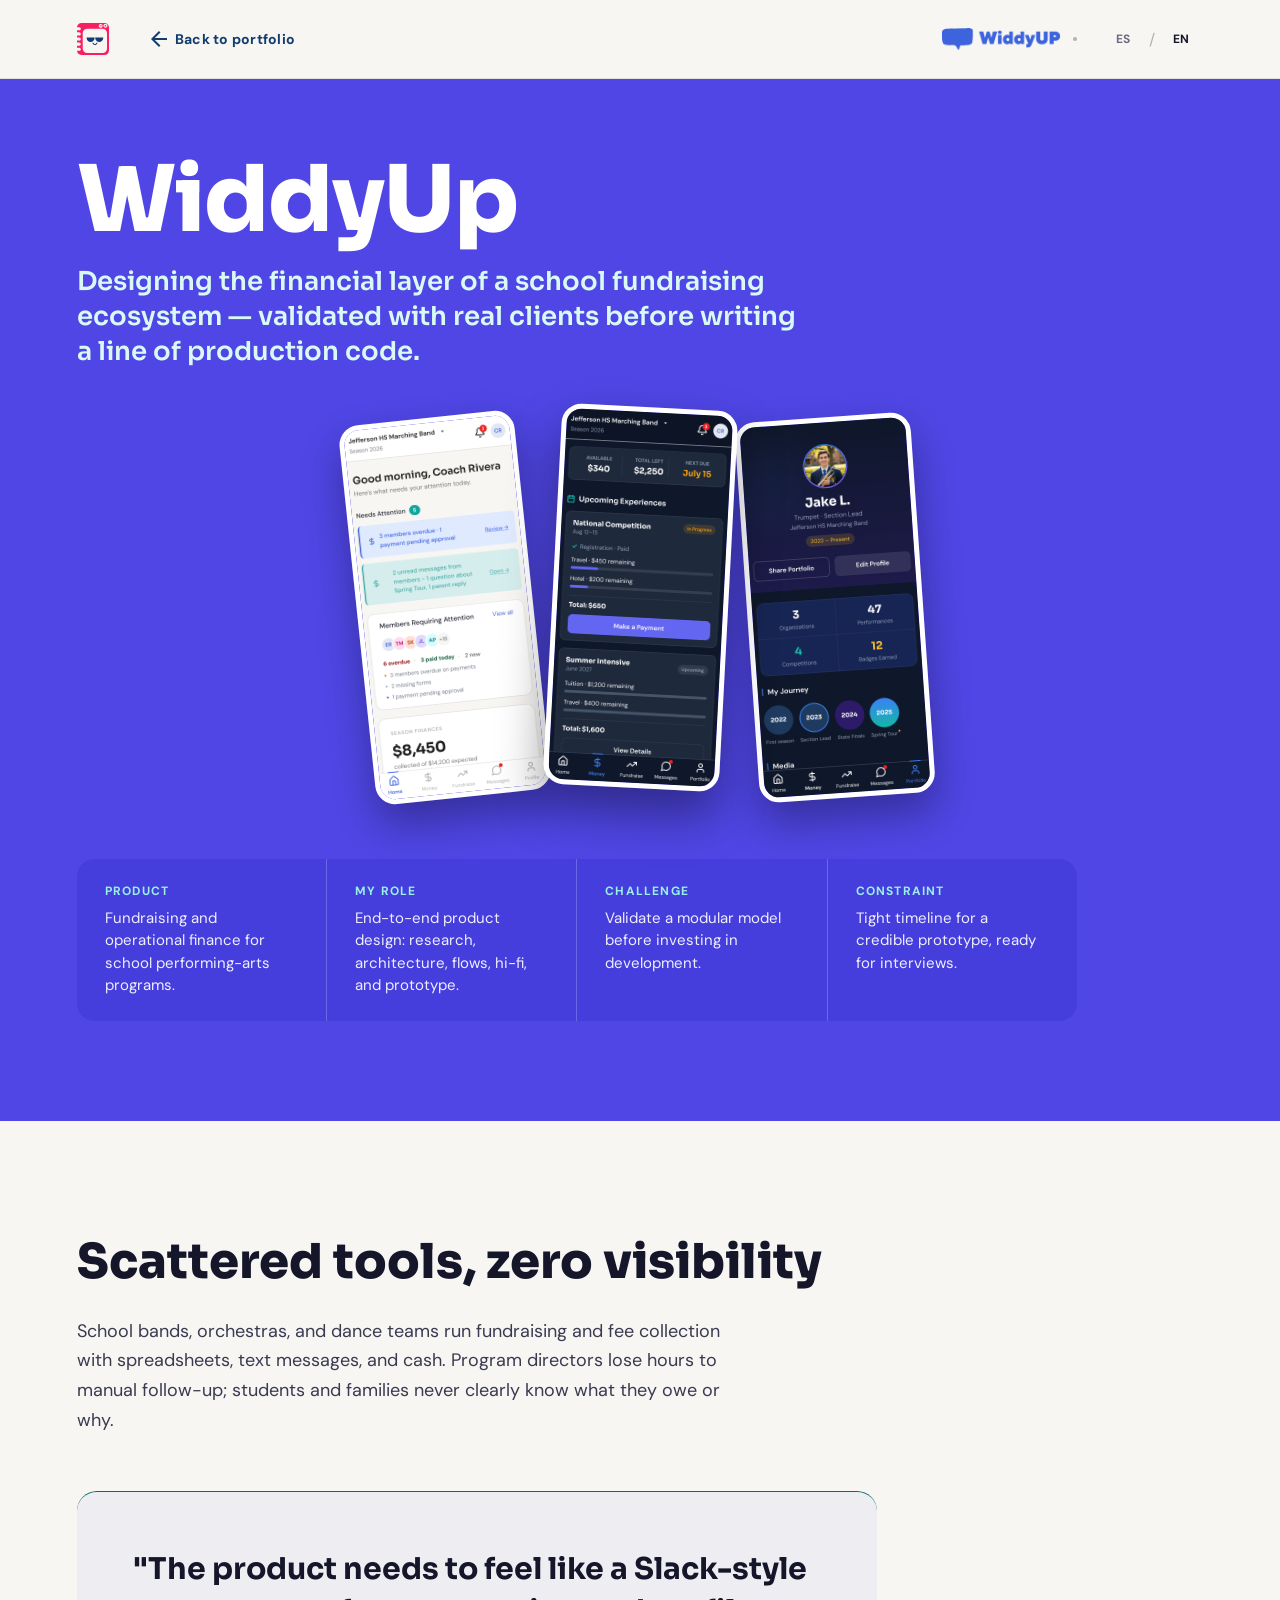
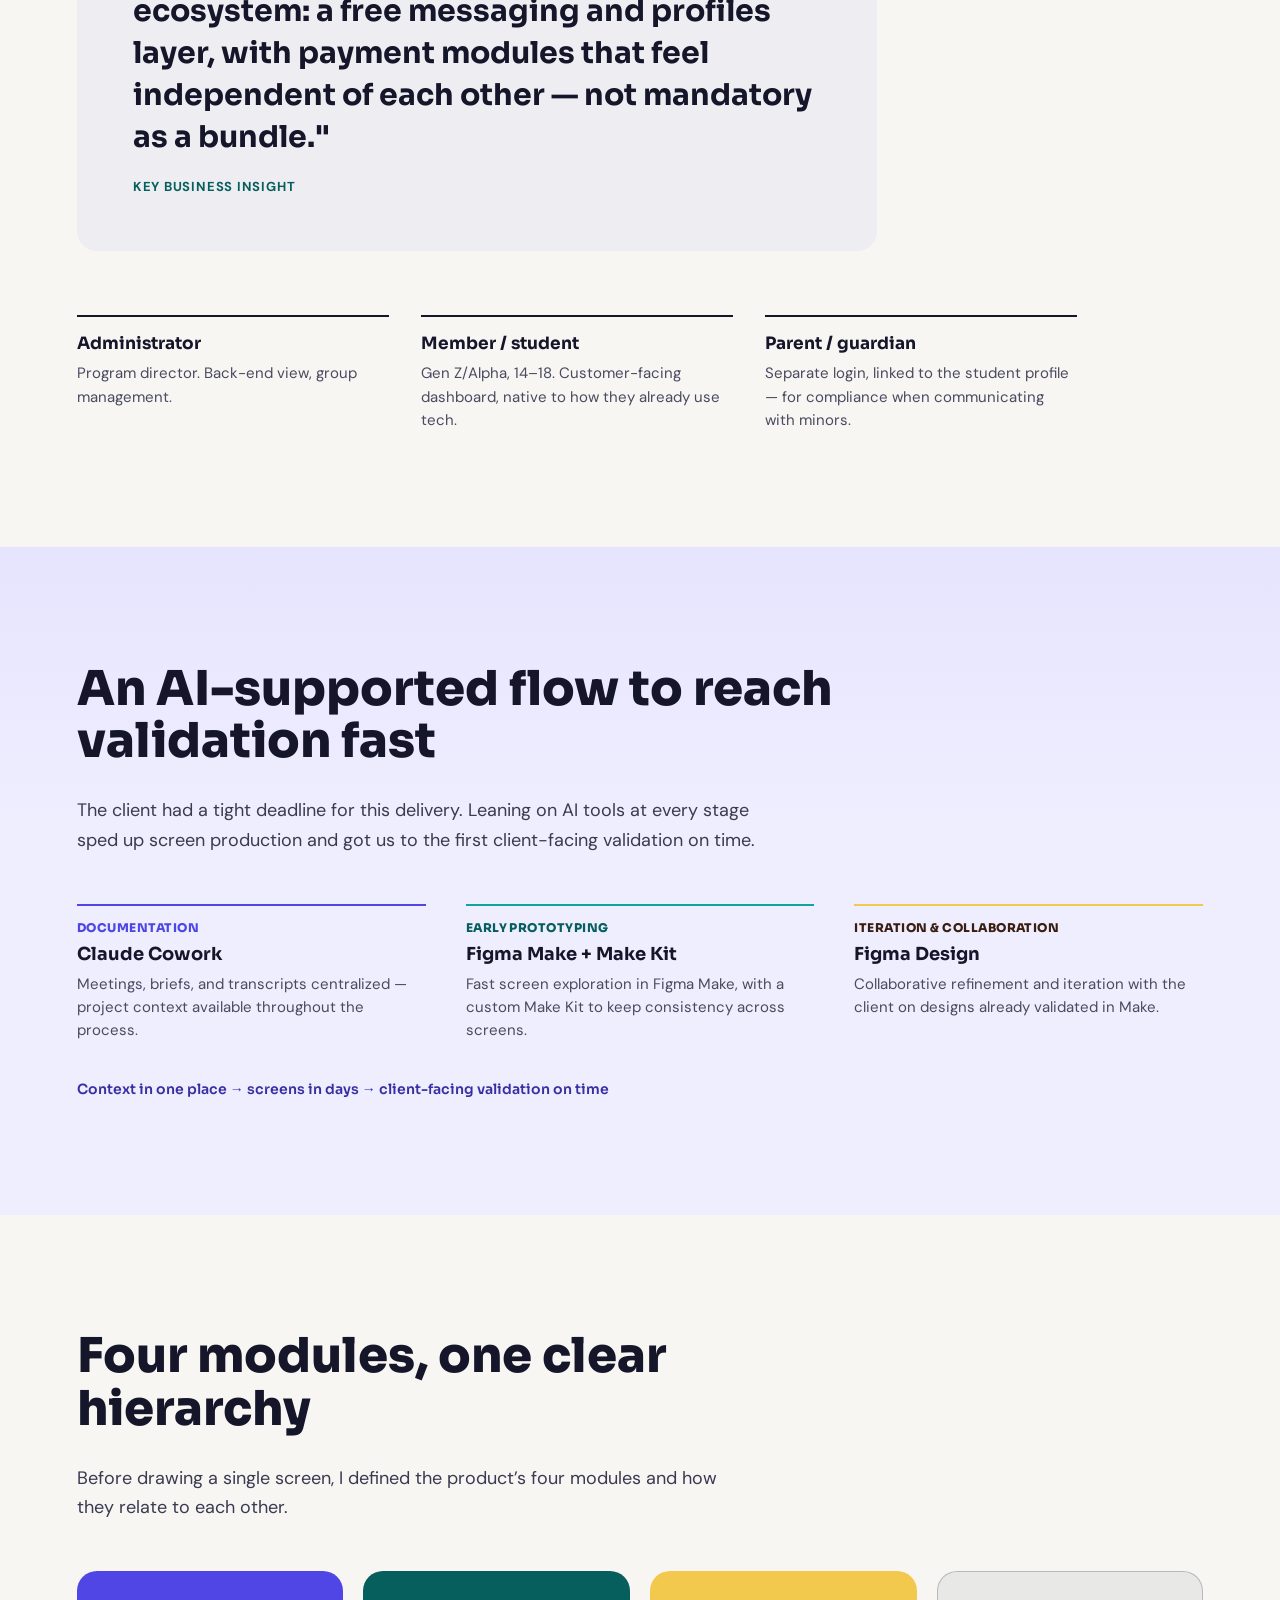
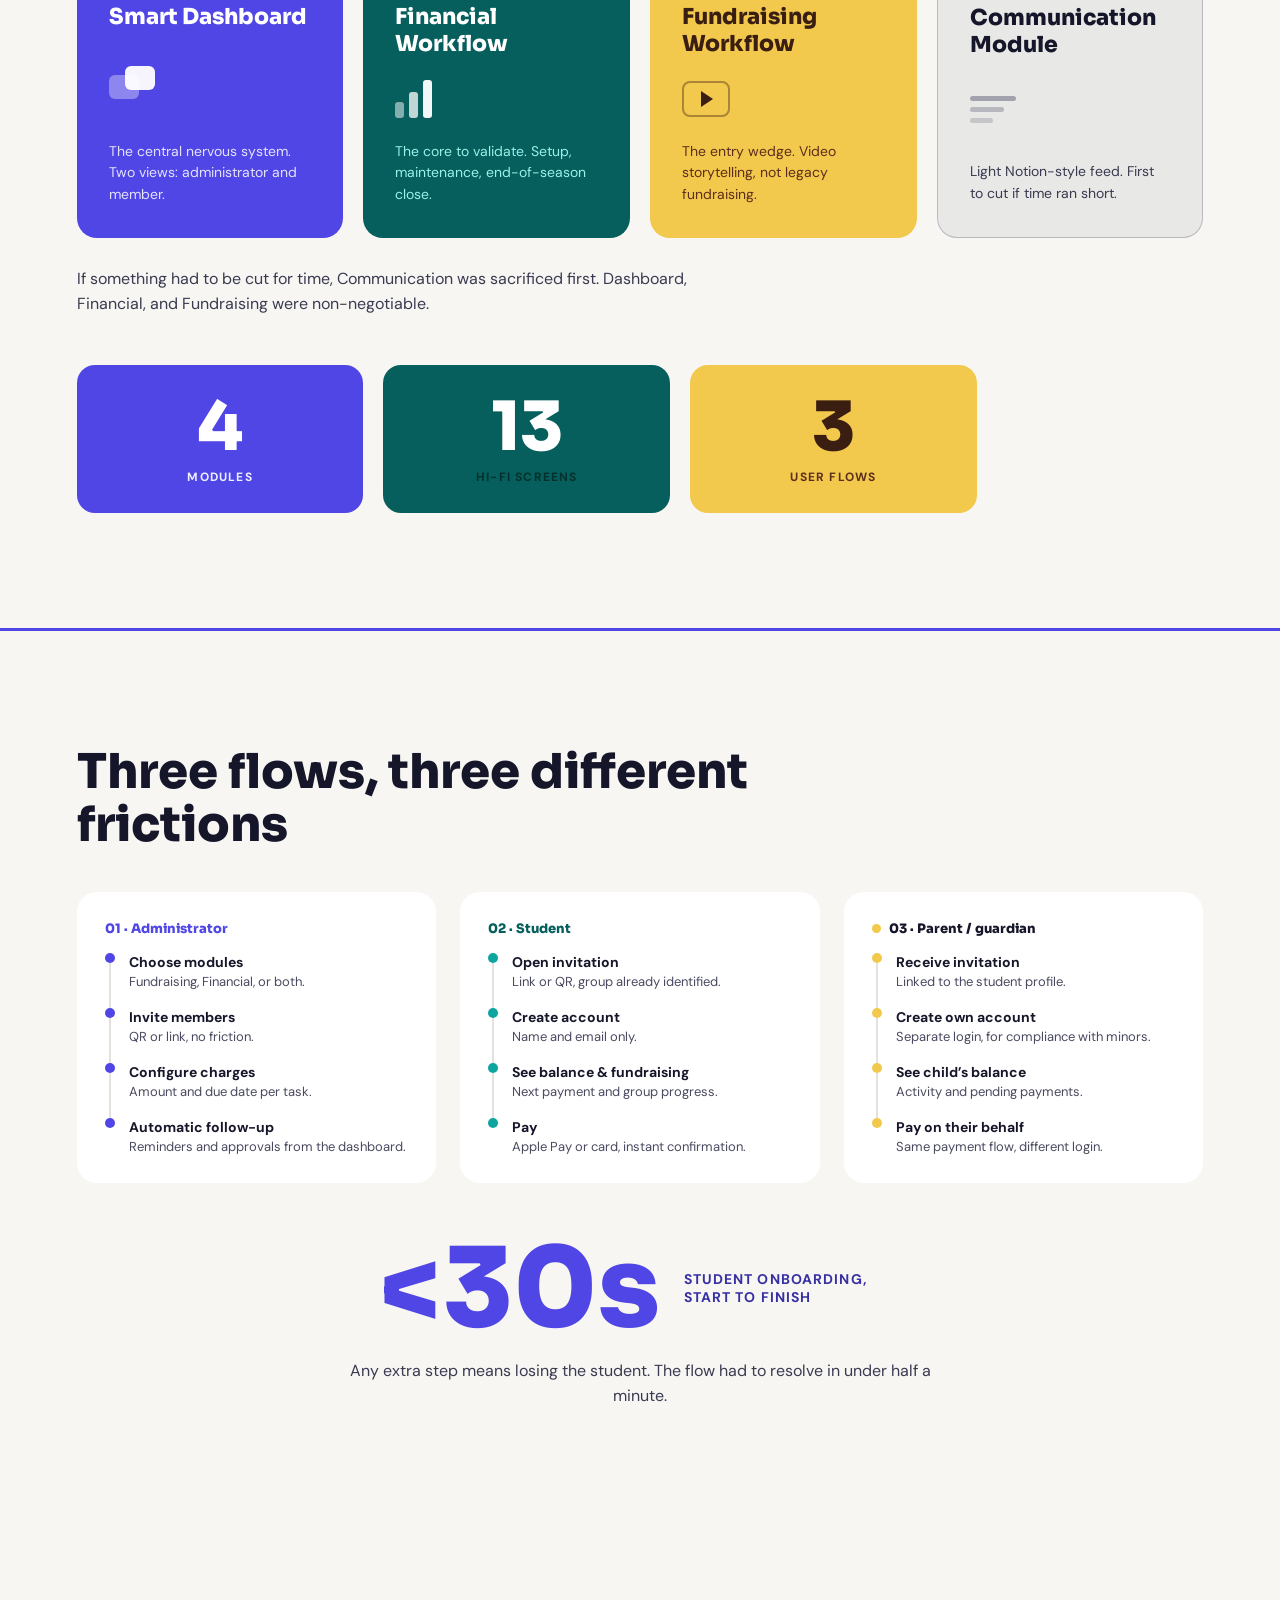
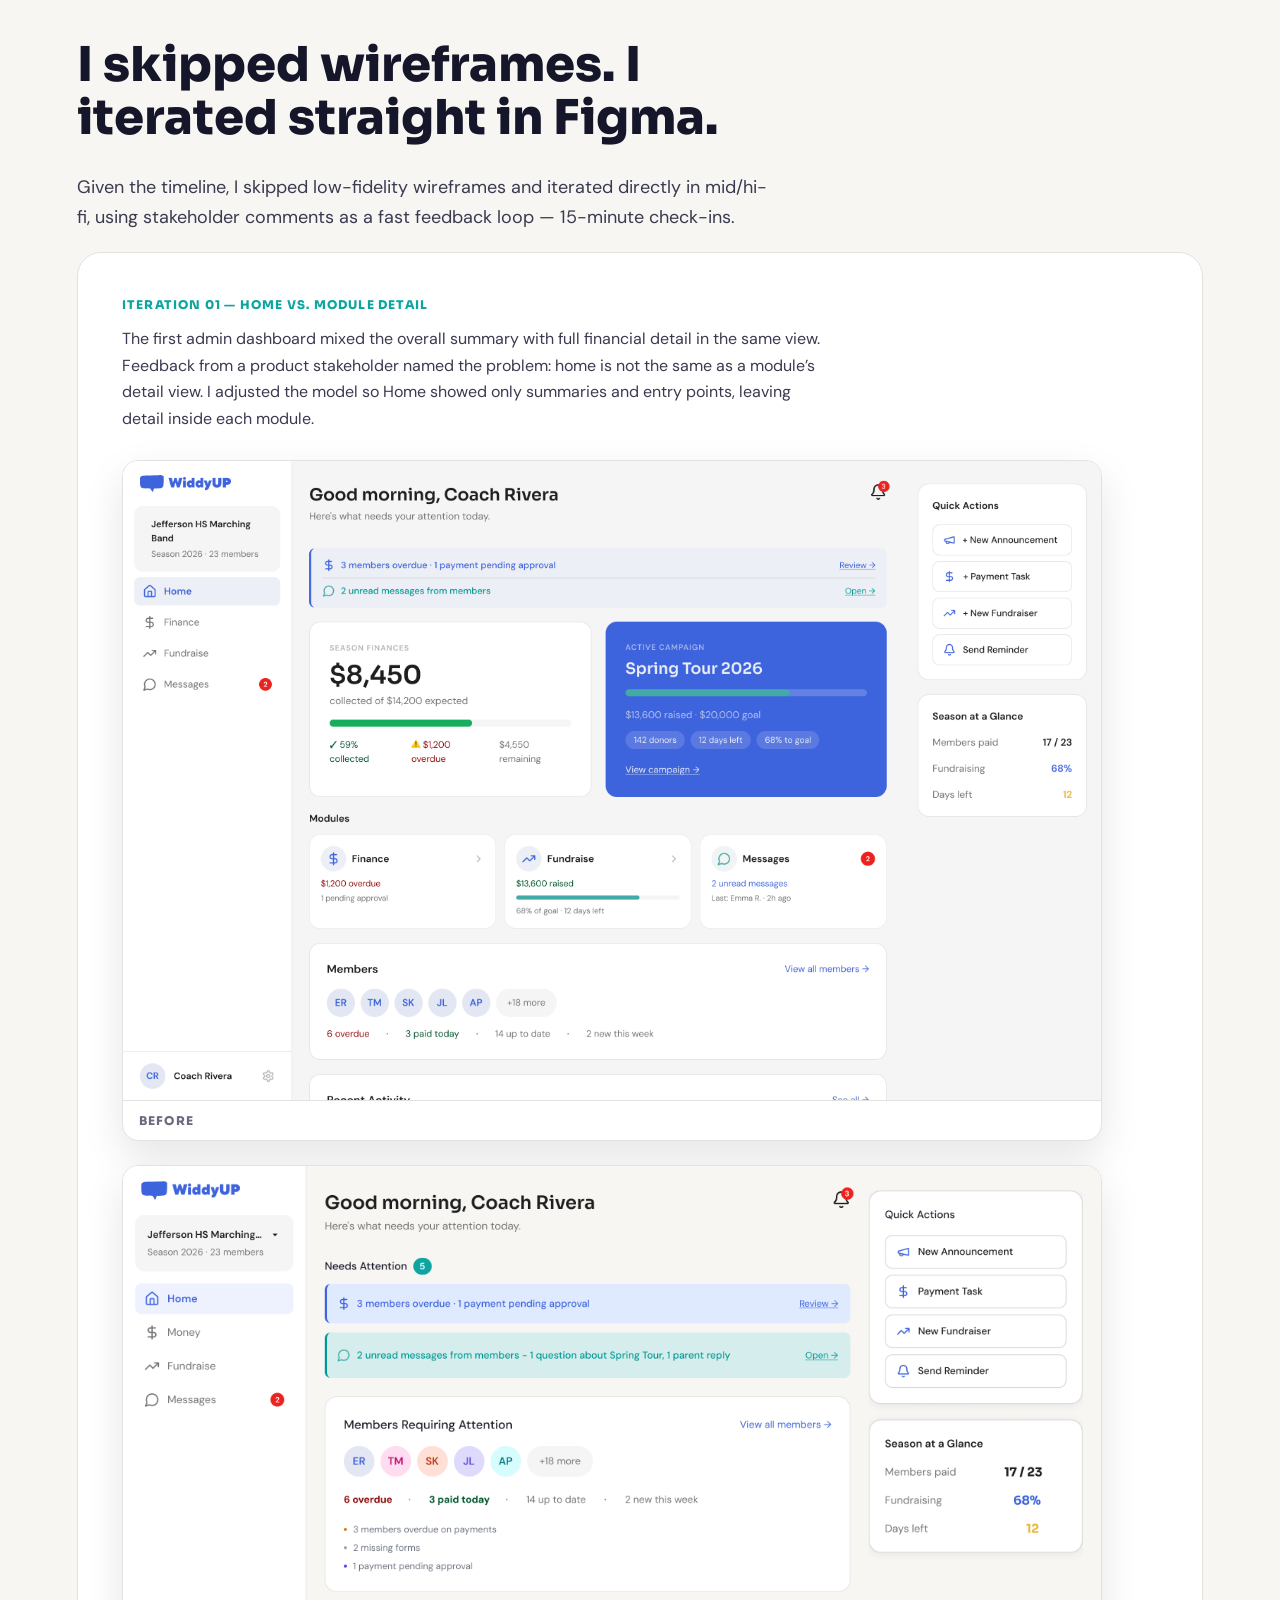
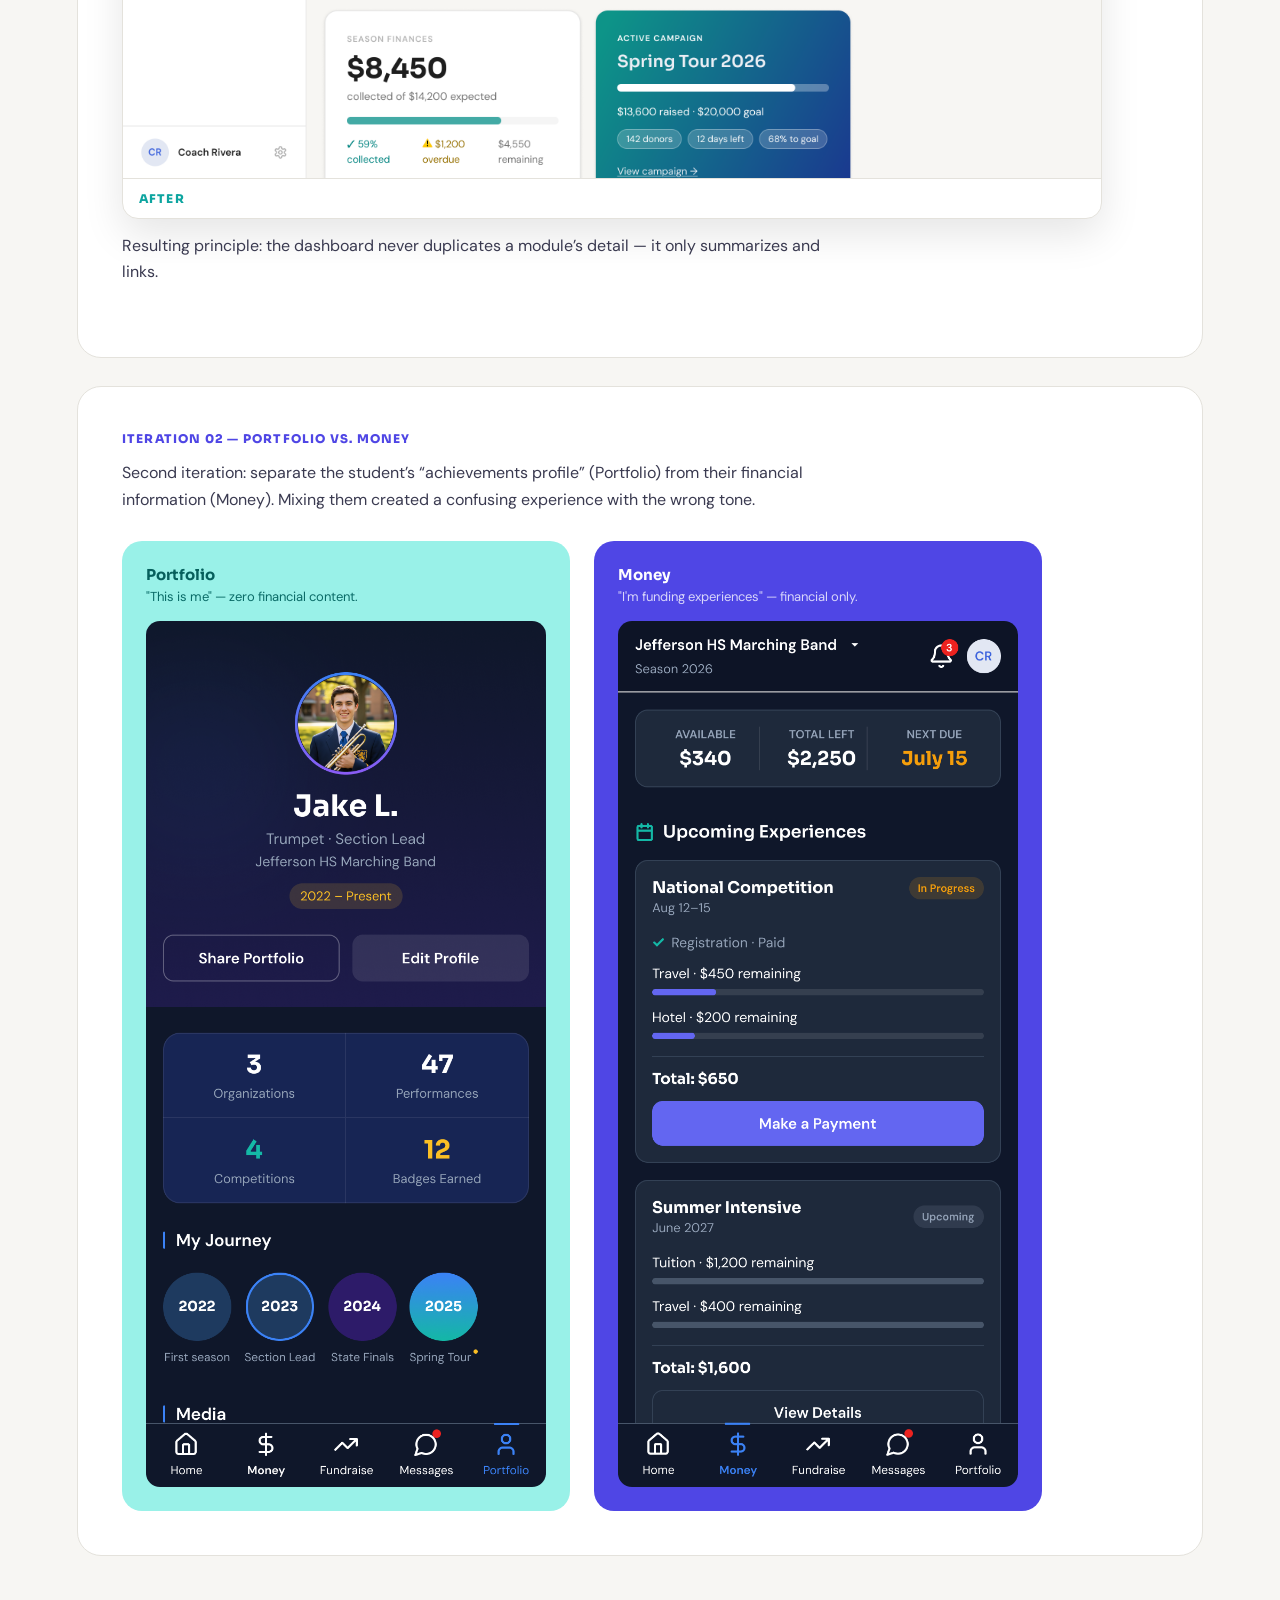
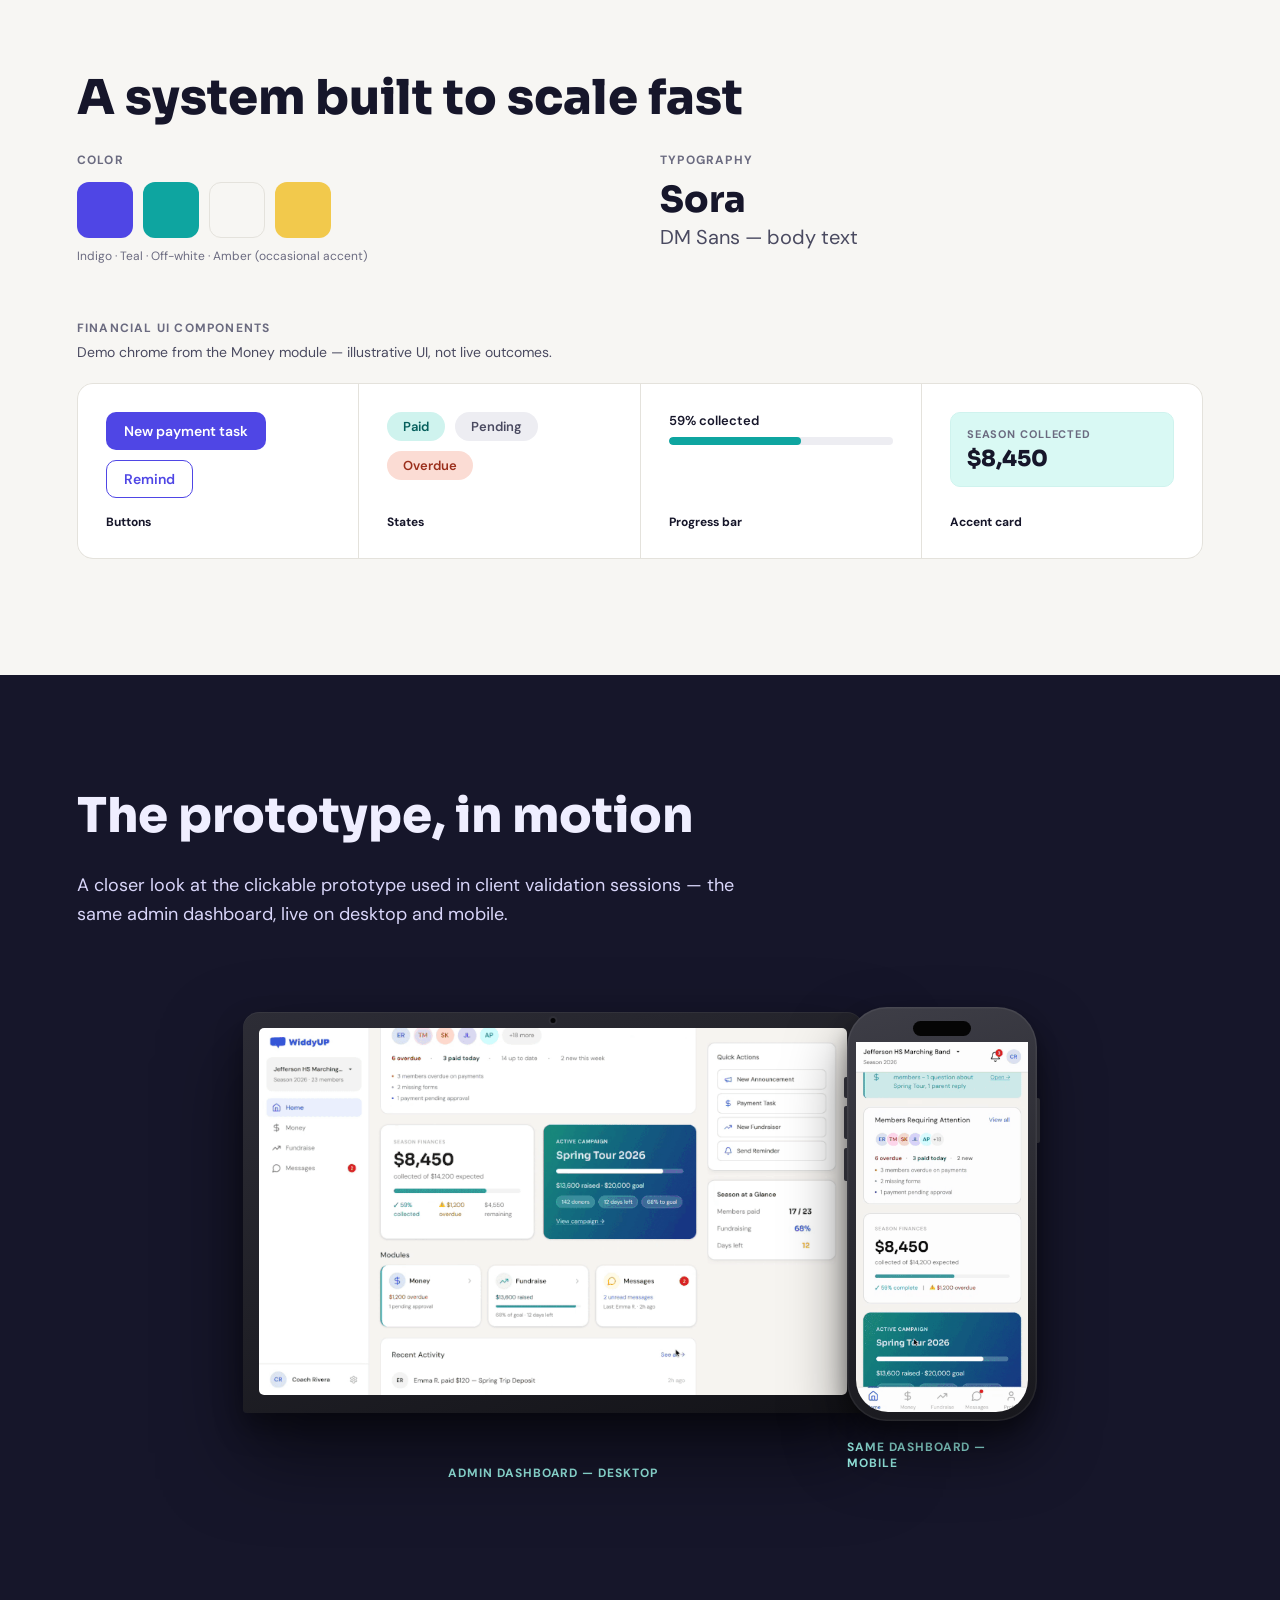
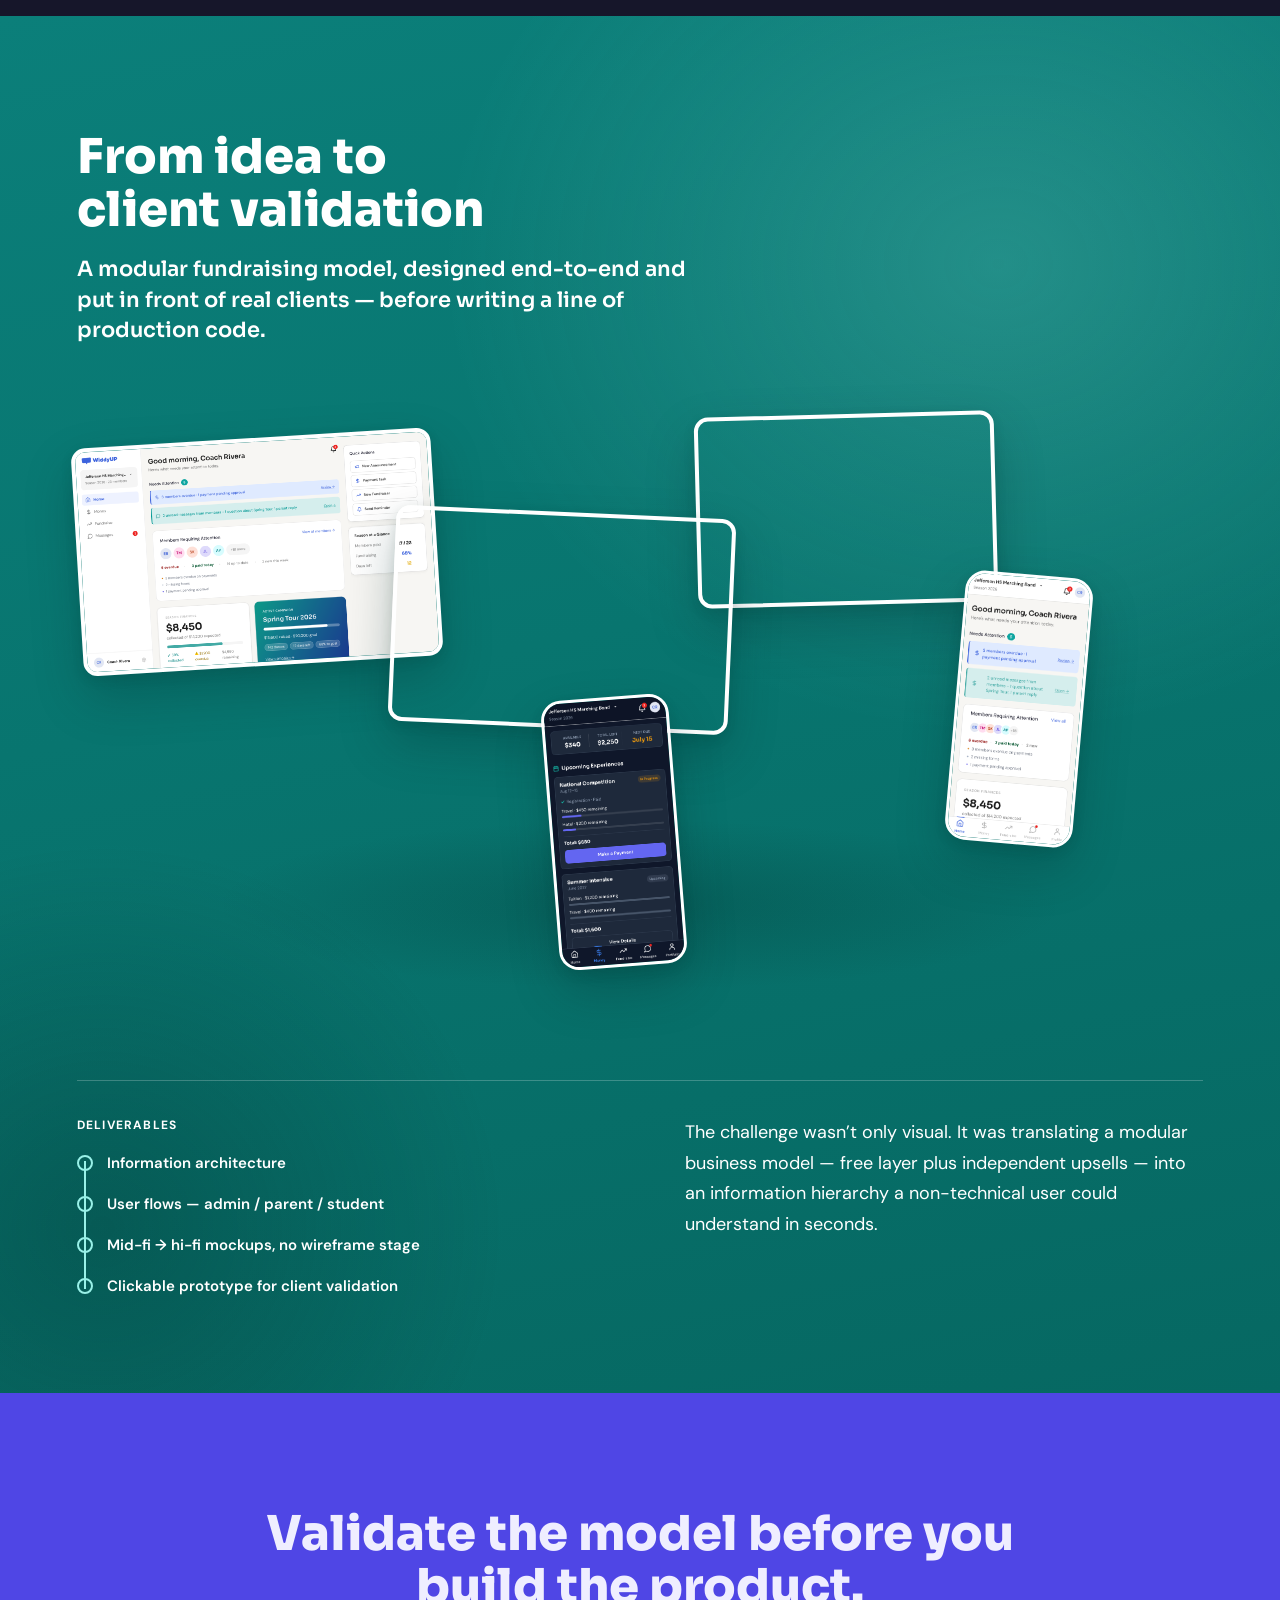
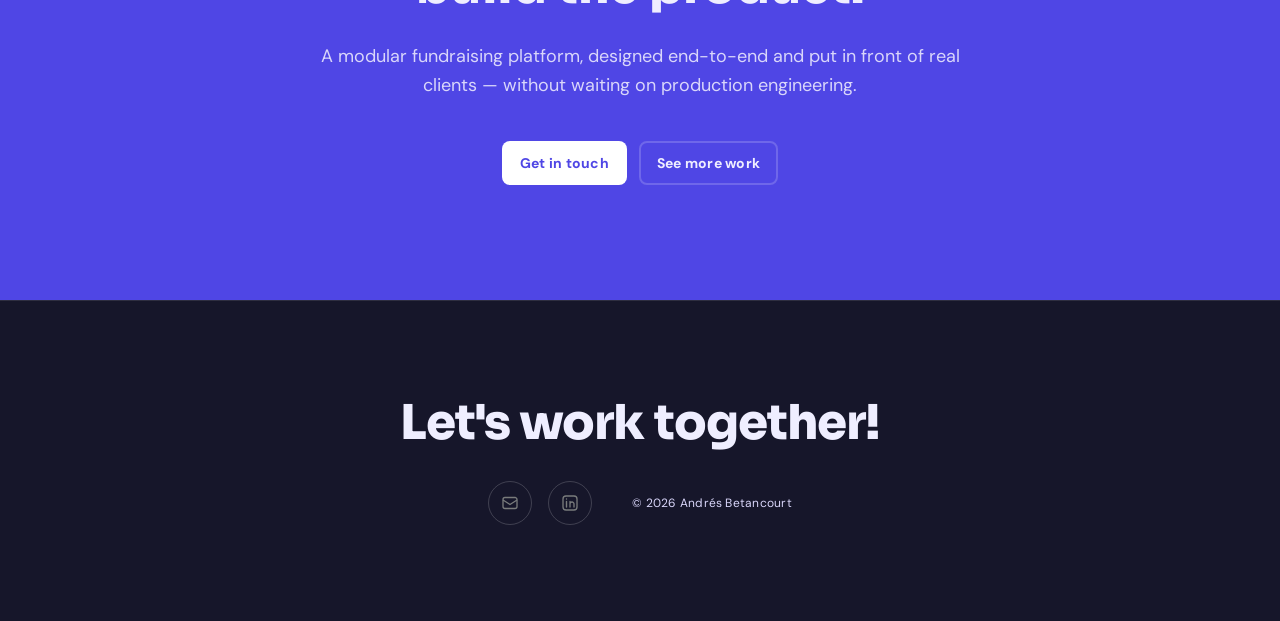
==== commit fcc34dc1: "widdy-up claude changes + immpecable + UX UI pro max" ====
--- a/proyectos/widdyup.html
+++ b/proyectos/widdyup.html
@@ -36,7 +36,7 @@
     <img src="../assets/images/brands/widdyup.png" alt="WiddyUp" width="120" height="22" />
   </p>
 
-  <div class="lang-toggle" role="group" aria-label="Language">
+  <div class="lang-toggle" role="group" data-i18n-attr="aria-label:a11y.lang">
     <button type="button" data-lang-option="es" aria-pressed="false">ES</button>
     <span class="lang-sep" aria-hidden="true">/</span>
     <button type="button" data-lang-option="en" aria-pressed="true">EN</button>
@@ -45,13 +45,20 @@
 
 <main id="main">
 
-  <!-- HERO -->
+  <!-- HERO: brand + artifact first; meta after phones -->
   <section class="wu-hero" aria-labelledby="wu-heading">
-    <div class="wu-shell">
-      <div class="wu-kicker wu-kicker--on-indigo" data-i18n="wu.hero.kicker">Product design — case study</div>
+    <div class="wu-shell wu-hero-copy">
       <h1 class="wu-hero-title" id="wu-heading">WiddyUp</h1>
       <p class="wu-hero-lede" data-i18n="wu.hero.lede">Designing the financial layer of a school fundraising ecosystem — validated with real clients before writing a line of production code.</p>
-
+    </div>
+
+    <div class="wu-shell wu-hero-phones">
+      <img class="wu-phone-1" src="../assets/images/projects/widdyup/admin-mobile.png" alt="" data-i18n-attr="alt:wu.hero.phoneAdmin" width="460" height="920" decoding="async" />
+      <img class="wu-phone-2" src="../assets/images/projects/widdyup/money-mobile.png" alt="" data-i18n-attr="alt:wu.hero.phoneMoney" width="460" height="920" decoding="async" />
+      <img class="wu-phone-3" src="../assets/images/projects/widdyup/portfolio-mobile.png" alt="" data-i18n-attr="alt:wu.hero.phonePortfolio" width="460" height="920" decoding="async" />
+    </div>
+
+    <div class="wu-shell">
       <div class="wu-meta">
         <div class="wu-meta-item">
           <div class="wu-meta-label" data-i18n="wu.hero.productLabel">Product</div>
@@ -71,25 +78,18 @@
         </div>
       </div>
     </div>
-
-    <div class="wu-shell wu-hero-phones">
-      <img class="wu-phone-1" src="../assets/images/projects/widdyup/admin-mobile.png" alt="" data-i18n-attr="alt:wu.hero.phoneAdmin" />
-      <img class="wu-phone-2" src="../assets/images/projects/widdyup/money-mobile.png" alt="" data-i18n-attr="alt:wu.hero.phoneMoney" />
-      <img class="wu-phone-3" src="../assets/images/projects/widdyup/portfolio-mobile.png" alt="" data-i18n-attr="alt:wu.hero.phonePortfolio" />
-    </div>
   </section>
 
   <!-- CONTEXT -->
   <section class="wu-section" aria-labelledby="wu-context">
     <div class="wu-shell">
-      <div class="wu-kicker" data-i18n="wu.context.kicker">Context</div>
       <h2 class="wu-title" id="wu-context" data-i18n="wu.context.title">Scattered tools, zero visibility</h2>
       <p class="wu-lede" data-i18n="wu.context.lede">School bands, orchestras, and dance teams run fundraising and fee collection with spreadsheets, text messages, and cash. Program directors lose hours to manual follow-up; students and families never clearly know what they owe or why.</p>
 
-      <div class="wu-quote">
+      <blockquote class="wu-quote">
         <p data-i18n="wu.context.quote">"The product needs to feel like a Slack-style ecosystem: a free messaging and profiles layer, with payment modules that feel independent of each other — not mandatory as a bundle."</p>
-        <div class="wu-quote-label" data-i18n="wu.context.quoteLabel">Key business insight</div>
-      </div>
+        <footer class="wu-quote-label" data-i18n="wu.context.quoteLabel">Key business insight</footer>
+      </blockquote>
 
       <div class="wu-personas">
         <div class="wu-persona">
@@ -108,12 +108,45 @@
     </div>
   </section>
 
+  <!-- TOOLS & AI — promoted early for staffing narrative -->
+  <section class="wu-section wu-section--tight-top wu-tools-section" aria-labelledby="wu-tools">
+    <div class="wu-shell">
+      <h2 class="wu-title" id="wu-tools" data-i18n="wu.tools.title">An AI-supported flow to reach validation fast</h2>
+      <p class="wu-lede wu-lede--tight" data-i18n="wu.tools.lede">The client had a tight deadline for this delivery. Leaning on AI tools at every stage sped up screen production and got us to the first client-facing validation on time.</p>
+
+      <ol class="wu-tools">
+        <li class="wu-tool wu-tool--indigo">
+          <div class="wu-tool-body">
+            <div class="wu-tool-stage" data-i18n="wu.tools.s1">Documentation</div>
+            <h3>Claude Cowork</h3>
+            <p data-i18n="wu.tools.s1d">Meetings, briefs, and transcripts centralized — project context available throughout the process.</p>
+          </div>
+        </li>
+        <li class="wu-tool wu-tool--teal">
+          <div class="wu-tool-body">
+            <div class="wu-tool-stage" data-i18n="wu.tools.s2">Early prototyping</div>
+            <h3>Figma Make + Make Kit</h3>
+            <p data-i18n="wu.tools.s2d">Fast screen exploration in Figma Make, with a custom Make Kit to keep consistency across screens.</p>
+          </div>
+        </li>
+        <li class="wu-tool wu-tool--accent">
+          <div class="wu-tool-body">
+            <div class="wu-tool-stage" data-i18n="wu.tools.s3">Iteration &amp; collaboration</div>
+            <h3>Figma Design</h3>
+            <p data-i18n="wu.tools.s3d">Collaborative refinement and iteration with the client on designs already validated in Make.</p>
+          </div>
+        </li>
+      </ol>
+
+      <p class="wu-tools-outcome" data-i18n="wu.tools.outcome">Context in one place → screens in days → client-facing validation on time</p>
+    </div>
+  </section>
+
   <!-- ARCHITECTURE -->
-  <section class="wu-section wu-section--tight-top" aria-labelledby="wu-arch">
-    <div class="wu-shell">
-      <div class="wu-kicker" data-i18n="wu.arch.kicker">Process — information architecture</div>
+  <section class="wu-section" aria-labelledby="wu-arch">
+    <div class="wu-shell">
       <h2 class="wu-title" id="wu-arch" data-i18n="wu.arch.title">Four modules, one clear hierarchy</h2>
-      <p class="wu-lede" style="margin-bottom:48px" data-i18n="wu.arch.lede">Before drawing a single screen, I defined the product’s four modules and how they relate to each other.</p>
+      <p class="wu-lede wu-lede--tight" data-i18n="wu.arch.lede">Before drawing a single screen, I defined the product’s four modules and how they relate to each other.</p>
 
       <div class="wu-modules">
         <div class="wu-module wu-module--indigo">
@@ -160,12 +193,11 @@
   <!-- USER FLOWS -->
   <section class="wu-section wu-flows" aria-labelledby="wu-flows">
     <div class="wu-shell">
-      <div class="wu-kicker wu-kicker--on-indigo" data-i18n="wu.flows.kicker">Process — user flows</div>
       <h2 class="wu-title" id="wu-flows" data-i18n="wu.flows.title">Three flows, three different frictions</h2>
 
       <div class="wu-flow-grid">
         <div class="wu-flow-card">
-          <div class="wu-flow-card-label wu-flow-card-label--indigo" data-i18n="wu.flow.adminLabel">01 · ADMINISTRATOR</div>
+          <div class="wu-flow-card-label wu-flow-card-label--indigo" data-i18n="wu.flow.adminLabel">01 · Administrator</div>
           <div class="wu-timeline">
             <div class="wu-step">
               <div class="wu-step-rail"><div class="wu-step-node wu-step-node--indigo"></div><div class="wu-step-line"></div></div>
@@ -187,7 +219,7 @@
         </div>
 
         <div class="wu-flow-card">
-          <div class="wu-flow-card-label wu-flow-card-label--teal" data-i18n="wu.flow.studentLabel">02 · STUDENT</div>
+          <div class="wu-flow-card-label wu-flow-card-label--teal" data-i18n="wu.flow.studentLabel">02 · Student</div>
           <div class="wu-timeline">
             <div class="wu-step">
               <div class="wu-step-rail"><div class="wu-step-node wu-step-node--teal"></div><div class="wu-step-line"></div></div>
@@ -209,7 +241,7 @@
         </div>
 
         <div class="wu-flow-card">
-          <div class="wu-flow-card-label wu-flow-card-label--accent" data-i18n="wu.flow.parentLabel">03 · PARENT / GUARDIAN</div>
+          <div class="wu-flow-card-label wu-flow-card-label--accent" data-i18n="wu.flow.parentLabel">03 · Parent / guardian</div>
           <div class="wu-timeline">
             <div class="wu-step">
               <div class="wu-step-rail"><div class="wu-step-node wu-step-node--accent"></div><div class="wu-step-line"></div></div>
@@ -242,9 +274,8 @@
   <!-- MID-FI TO HI-FI -->
   <section class="wu-section" aria-labelledby="wu-iter">
     <div class="wu-shell">
-      <div class="wu-kicker" data-i18n="wu.iter.kicker">Process — from mid-fi to hi-fi</div>
       <h2 class="wu-title" id="wu-iter" data-i18n="wu.iter.title">I skipped wireframes. I iterated straight in Figma.</h2>
-      <p class="wu-lede" style="margin-bottom:20px;max-width:700px" data-i18n="wu.iter.lede">Given the timeline, I skipped low-fidelity wireframes and iterated directly in mid/hi-fi, using stakeholder comments as a fast feedback loop — 15-minute check-ins.</p>
+      <p class="wu-lede wu-lede--compact" data-i18n="wu.iter.lede">Given the timeline, I skipped low-fidelity wireframes and iterated directly in mid/hi-fi, using stakeholder comments as a fast feedback loop — 15-minute check-ins.</p>
 
       <div class="wu-iter">
         <div class="wu-iter-card">
@@ -253,11 +284,11 @@
 
           <div class="wu-compare-pair">
             <figure class="wu-compare-shot">
-              <img src="../assets/images/projects/widdyup/admin-home-before.png" alt="" data-i18n-attr="alt:wu.iter1.beforeAlt" />
+              <img src="../assets/images/projects/widdyup/admin-home-before.png" alt="" data-i18n-attr="alt:wu.iter1.beforeAlt" loading="lazy" decoding="async" />
               <figcaption data-i18n="wu.iter.before">Before</figcaption>
             </figure>
             <figure class="wu-compare-shot">
-              <img src="../assets/images/projects/widdyup/admin-home-after.png" alt="" data-i18n-attr="alt:wu.iter1.afterAlt" />
+              <img src="../assets/images/projects/widdyup/admin-home-after.png" alt="" data-i18n-attr="alt:wu.iter1.afterAlt" loading="lazy" decoding="async" />
               <figcaption data-i18n="wu.iter.after">After</figcaption>
             </figure>
           </div>
@@ -270,43 +301,16 @@
 
           <div class="wu-split">
             <div class="wu-split-card wu-split-card--mint">
-              <h4>Portfolio</h4>
+              <h3>Portfolio</h3>
               <p data-i18n="wu.iter2.portfolio">"This is me" — zero financial content.</p>
-              <img src="../assets/images/projects/widdyup/portfolio-mobile.png" alt="" data-i18n-attr="alt:wu.iter2.portfolioAlt" />
+              <img src="../assets/images/projects/widdyup/portfolio-mobile.png" alt="" data-i18n-attr="alt:wu.iter2.portfolioAlt" loading="lazy" decoding="async" />
             </div>
             <div class="wu-split-card wu-split-card--indigo">
-              <h4>Money</h4>
+              <h3>Money</h3>
               <p data-i18n="wu.iter2.money">"I'm funding experiences" — financial only.</p>
-              <img src="../assets/images/projects/widdyup/money-mobile.png" alt="" data-i18n-attr="alt:wu.iter2.moneyAlt" />
-            </div>
-          </div>
-        </div>
-      </div>
-    </div>
-  </section>
-
-  <!-- TOOLS & AI -->
-  <section class="wu-section wu-section--tight-top" aria-labelledby="wu-tools">
-    <div class="wu-shell">
-      <div class="wu-kicker" data-i18n="wu.tools.kicker">Process — tools and AI</div>
-      <h2 class="wu-title" id="wu-tools" data-i18n="wu.tools.title">An AI-supported flow to reach validation fast</h2>
-      <p class="wu-lede" style="margin-bottom:48px;max-width:700px" data-i18n="wu.tools.lede">The client had a tight deadline for this delivery. Leaning on AI tools at every stage sped up screen production and got us to the first client-facing validation on time.</p>
-
-      <div class="wu-tools">
-        <div class="wu-tool">
-          <div class="wu-tool-step wu-tool-step--indigo" data-i18n="wu.tools.s1">01 · DOCUMENTATION</div>
-          <h3>Claude Cowork</h3>
-          <p data-i18n="wu.tools.s1d">Meetings, briefs, and transcripts centralized — project context available throughout the process.</p>
-        </div>
-        <div class="wu-tool">
-          <div class="wu-tool-step wu-tool-step--teal" data-i18n="wu.tools.s2">02 · EARLY PROTOTYPING</div>
-          <h3>Figma Make + Make Kit</h3>
-          <p data-i18n="wu.tools.s2d">Fast screen exploration in Figma Make, with a custom Make Kit to keep consistency across screens.</p>
-        </div>
-        <div class="wu-tool">
-          <div class="wu-tool-step wu-tool-step--accent" data-i18n="wu.tools.s3">03 · ITERATION &amp; COLLABORATION</div>
-          <h3>Figma Design</h3>
-          <p data-i18n="wu.tools.s3d">Collaborative refinement and iteration with the client on designs already validated in Make.</p>
+              <img src="../assets/images/projects/widdyup/money-mobile.png" alt="" data-i18n-attr="alt:wu.iter2.moneyAlt" loading="lazy" decoding="async" />
+            </div>
+          </div>
         </div>
       </div>
     </div>
@@ -315,38 +319,28 @@
   <!-- VISUAL SYSTEM -->
   <section class="wu-section wu-section--tight-top" aria-labelledby="wu-system">
     <div class="wu-shell">
-      <div class="wu-kicker" data-i18n="wu.system.kicker">Visual system</div>
       <h2 class="wu-title" id="wu-system" data-i18n="wu.system.title">A system built to scale fast</h2>
 
       <div class="wu-system-grid">
         <div>
           <div class="wu-system-label" data-i18n="wu.system.color">Color</div>
           <div class="wu-swatches">
-            <div class="wu-swatch" style="background:#4F46E5"></div>
-            <div class="wu-swatch" style="background:#0EA5A0"></div>
+            <div class="wu-swatch" style="background:var(--wu-indigo)"></div>
+            <div class="wu-swatch" style="background:var(--wu-teal)"></div>
             <div class="wu-swatch wu-swatch--paper"></div>
-            <div class="wu-swatch" style="background:#F2C94C"></div>
-          </div>
-          <div class="wu-system-note" data-i18n="wu.system.colorNote">Indigo · Teal · Off-white · Coral (occasional accent)</div>
+            <div class="wu-swatch" style="background:var(--wu-accent)"></div>
+          </div>
+          <div class="wu-system-note" data-i18n="wu.system.colorNote">Indigo · Teal · Off-white · Amber (occasional accent)</div>
         </div>
         <div>
           <div class="wu-system-label" data-i18n="wu.system.type">Typography</div>
           <div class="wu-type-display">Sora</div>
           <div class="wu-type-body" data-i18n="wu.system.typeBody">DM Sans — body text</div>
         </div>
-        <div>
-          <div class="wu-system-label" data-i18n="wu.system.integrations">Integrations inside the module</div>
-          <div class="wu-pills">
-            <div class="wu-pill">Stripe</div>
-            <div class="wu-pill">QuickBooks</div>
-            <div class="wu-pill">Google Workspace</div>
-            <div class="wu-pill">CutTime</div>
-          </div>
-          <div class="wu-system-note" data-i18n="wu.system.integrationsNote">Visible inside each module — never a separate module.</div>
-        </div>
-      </div>
-
-      <div class="wu-system-label" data-i18n="wu.system.library">Component library</div>
+      </div>
+
+      <div class="wu-system-label" data-i18n="wu.system.library">Financial UI components</div>
+      <p class="wu-library-note" data-i18n="wu.system.libraryNote">Demo chrome from the Money module — illustrative UI, not live outcomes.</p>
       <div class="wu-library">
         <div class="wu-lib-cell">
           <div class="wu-btn-demo">
@@ -357,19 +351,11 @@
         </div>
         <div class="wu-lib-cell">
           <div class="wu-status-demo">
-            <div class="wu-status wu-status--paid">Paid</div>
-            <div class="wu-status wu-status--pending">Pending</div>
-            <div class="wu-status wu-status--overdue">Overdue</div>
+            <div class="wu-status wu-status--paid" data-i18n="wu.system.statusPaid">Paid</div>
+            <div class="wu-status wu-status--pending" data-i18n="wu.system.statusPending">Pending</div>
+            <div class="wu-status wu-status--overdue" data-i18n="wu.system.statusOverdue">Overdue</div>
           </div>
           <span data-i18n="wu.system.states">States</span>
-        </div>
-        <div class="wu-lib-cell">
-          <div class="wu-avatars">
-            <div class="wu-avatar wu-avatar--indigo">ER</div>
-            <div class="wu-avatar wu-avatar--pink">TM</div>
-            <div class="wu-avatar wu-avatar--peach">SK</div>
-          </div>
-          <span data-i18n="wu.system.avatars">Avatars</span>
         </div>
         <div class="wu-lib-cell">
           <div class="wu-progress-label" data-i18n="wu.system.progressLabel">59% collected</div>
@@ -377,31 +363,49 @@
           <span data-i18n="wu.system.progress">Progress bar</span>
         </div>
         <div class="wu-lib-cell">
-          <div class="wu-input-demo" data-i18n="wu.system.input">Search members…</div>
-          <span>Input</span>
-        </div>
-        <div class="wu-lib-cell">
           <div class="wu-metric-card">
             <small data-i18n="wu.system.metricLabel">Season collected</small>
-            <b>$8,450</b>
+            <b data-i18n="wu.system.metricValue">$8,450</b>
           </div>
           <span data-i18n="wu.system.metric">Accent card</span>
         </div>
-        <div class="wu-lib-cell">
-          <div class="wu-tabs-demo">
-            <span class="is-active" data-i18n="wu.system.tabAll">All</span>
-            <span data-i18n="wu.system.tabPaid">Paid</span>
-            <span data-i18n="wu.system.tabOverdue">Overdue</span>
-          </div>
-          <span>Tabs</span>
-        </div>
-        <div class="wu-lib-cell">
-          <div class="wu-notif" aria-hidden="true">
-            <div class="wu-notif-box"></div>
-            <div class="wu-notif-badge">3</div>
-          </div>
-          <span data-i18n="wu.system.notif">Notification</span>
-        </div>
+      </div>
+    </div>
+  </section>
+
+  <!-- SHOWCASE: prototype in motion -->
+  <section class="wu-section wu-showcase" aria-labelledby="wu-showcase">
+    <div class="wu-shell">
+      <h2 class="wu-title" id="wu-showcase" data-i18n="wu.showcase.title">The prototype, in motion</h2>
+      <p class="wu-lede wu-lede--tight" data-i18n="wu.showcase.lede">A closer look at the clickable prototype used in client validation sessions — the same admin dashboard, live on desktop and mobile.</p>
+
+      <div class="wu-devices">
+        <figure class="wu-device wu-device-macbook">
+          <div class="wu-mb-screen">
+            <div class="wu-mb-cam" aria-hidden="true"></div>
+            <div class="wu-mb-viewport">
+              <img src="../assets/images/projects/widdyup/demo/wu-demo-macbook.gif" alt="" data-i18n-attr="alt:wu.showcase.macbookAlt" width="768" height="480" loading="lazy" />
+            </div>
+          </div>
+          <div class="wu-mb-base" aria-hidden="true"></div>
+          <figcaption class="wu-device-caption" data-i18n="wu.showcase.macbookCaption">Admin dashboard — desktop</figcaption>
+        </figure>
+
+        <figure class="wu-device wu-device-iphone">
+          <div class="wu-ip-frame">
+            <span class="wu-ip-btn wu-ip-btn--mute" aria-hidden="true"></span>
+            <span class="wu-ip-btn wu-ip-btn--vol-up" aria-hidden="true"></span>
+            <span class="wu-ip-btn wu-ip-btn--vol-down" aria-hidden="true"></span>
+            <span class="wu-ip-btn wu-ip-btn--power" aria-hidden="true"></span>
+            <div class="wu-ip-notch">
+              <div class="wu-ip-island" aria-hidden="true"></div>
+            </div>
+            <div class="wu-ip-viewport">
+              <img src="../assets/images/projects/widdyup/demo/wu-demo-iphone.gif" alt="" data-i18n-attr="alt:wu.showcase.iphoneAlt" width="281" height="608" loading="lazy" />
+            </div>
+          </div>
+          <figcaption class="wu-device-caption" data-i18n="wu.showcase.iphoneCaption">Same dashboard — mobile</figcaption>
+        </figure>
       </div>
     </div>
   </section>
@@ -409,33 +413,45 @@
   <!-- RESULT -->
   <section class="wu-result" aria-labelledby="wu-result">
     <div class="wu-shell">
-      <div class="wu-kicker wu-kicker--on-teal" data-i18n="wu.result.kicker">Result</div>
-      <h2 class="wu-title" id="wu-result" data-i18n="wu.result.title">From idea to client validation</h2>
-
-      <div class="wu-result-collage">
-        <img class="wu-shot-1" src="../assets/images/projects/widdyup/admin-home-after.png" alt="" data-i18n-attr="alt:wu.result.shotAdmin" />
-        <img class="wu-shot-2" src="../assets/images/projects/widdyup/money-desktop.png" alt="" data-i18n-attr="alt:wu.result.shotMoney" />
-        <img class="wu-shot-3" src="../assets/images/projects/widdyup/messages-desktop.png" alt="" data-i18n-attr="alt:wu.result.shotMessages" />
-        <img class="wu-shot-4" src="../assets/images/projects/widdyup/admin-mobile.png" alt="" data-i18n-attr="alt:wu.result.shotAdminMobile" />
-        <img class="wu-shot-5" src="../assets/images/projects/widdyup/money-mobile.png" alt="" data-i18n-attr="alt:wu.result.shotMoneyMobile" />
-      </div>
-
-      <div class="wu-result-grid">
-        <div>
-          <div class="wu-deliver-label" data-i18n="wu.result.deliverables">Deliverables</div>
-          <div class="wu-deliver-list">
-            <div class="wu-deliver-track" aria-hidden="true"></div>
-            <div class="wu-deliver-fill" aria-hidden="true"></div>
-            <ul class="wu-deliver-items">
-              <li><span class="wu-deliver-node" aria-hidden="true"></span><span data-i18n="wu.result.d1">Information architecture</span></li>
-              <li><span class="wu-deliver-node" aria-hidden="true"></span><span data-i18n="wu.result.d2">User flows — admin / parent / student</span></li>
-              <li><span class="wu-deliver-node" aria-hidden="true"></span><span data-i18n="wu.result.d3">Mid-fi → hi-fi mockups, no wireframe stage</span></li>
-              <li><span class="wu-deliver-node" aria-hidden="true"></span><span data-i18n="wu.result.d4">Clickable prototype for client validation</span></li>
-            </ul>
-          </div>
-        </div>
-        <div>
-          <p class="wu-result-copy" data-i18n="wu.result.copy">The challenge wasn’t only visual. It was translating a modular business model — free layer plus independent upsells — into an information hierarchy a non-technical user could understand in seconds, fast enough to reach real client validation before writing a line of production code.</p>
+      <header class="wu-result-head">
+        <h2 class="wu-title" id="wu-result" data-i18n="wu.result.title">From idea to client validation</h2>
+        <p class="wu-result-lede" data-i18n="wu.result.lede">A modular fundraising model, designed end-to-end and put in front of real clients — before writing a line of production code.</p>
+      </header>
+
+      <div class="wu-result-collage" data-wu-reveal>
+        <figure class="wu-shot wu-shot-1">
+          <img src="../assets/images/projects/widdyup/admin-home-after.png" alt="" data-i18n-attr="alt:wu.result.shotAdmin" loading="lazy" decoding="async" />
+        </figure>
+        <figure class="wu-shot wu-shot-2">
+          <img src="../assets/images/projects/widdyup/money-desktop.png" alt="" data-i18n-attr="alt:wu.result.shotMoney" loading="lazy" decoding="async" />
+        </figure>
+        <figure class="wu-shot wu-shot-3">
+          <img src="../assets/images/projects/widdyup/messages-desktop.png" alt="" data-i18n-attr="alt:wu.result.shotMessages" loading="lazy" decoding="async" />
+        </figure>
+        <figure class="wu-shot wu-shot-4">
+          <img src="../assets/images/projects/widdyup/admin-mobile.png" alt="" data-i18n-attr="alt:wu.result.shotAdminMobile" loading="lazy" decoding="async" />
+        </figure>
+        <figure class="wu-shot wu-shot-5">
+          <img src="../assets/images/projects/widdyup/money-mobile.png" alt="" data-i18n-attr="alt:wu.result.shotMoneyMobile" loading="lazy" decoding="async" />
+        </figure>
+      </div>
+
+      <div class="wu-result-foot">
+        <div class="wu-result-grid">
+          <div class="wu-result-deliver">
+            <div class="wu-deliver-label" data-i18n="wu.result.deliverables">Deliverables</div>
+            <div class="wu-deliver-list">
+              <div class="wu-deliver-track" aria-hidden="true"></div>
+              <div class="wu-deliver-fill" aria-hidden="true"></div>
+              <ol class="wu-deliver-items">
+                <li><span class="wu-deliver-node" aria-hidden="true"></span><span data-i18n="wu.result.d1">Information architecture</span></li>
+                <li><span class="wu-deliver-node" aria-hidden="true"></span><span data-i18n="wu.result.d2">User flows — admin / parent / student</span></li>
+                <li><span class="wu-deliver-node" aria-hidden="true"></span><span data-i18n="wu.result.d3">Mid-fi → hi-fi mockups, no wireframe stage</span></li>
+                <li><span class="wu-deliver-node" aria-hidden="true"></span><span data-i18n="wu.result.d4">Clickable prototype for client validation</span></li>
+              </ol>
+            </div>
+          </div>
+          <p class="wu-result-copy" data-i18n="wu.result.copy">The challenge wasn’t only visual. It was translating a modular business model — free layer plus independent upsells — into an information hierarchy a non-technical user could understand in seconds.</p>
         </div>
       </div>
     </div>
@@ -447,8 +463,8 @@
       <h2 class="wu-title" id="wu-close" data-i18n="wu.close.title">Validate the model before you build the product.</h2>
       <p class="wu-lede" data-i18n="wu.close.lede">A modular fundraising platform, designed end-to-end and put in front of real clients — without waiting on production engineering.</p>
       <div class="wu-actions">
-        <a class="btn btn--primary" href="../index.html#projects" data-i18n="wu.close.more">See more work</a>
-        <a class="btn btn--secondary" href="mailto:andres.betancourt.di@outlook.com" data-i18n="wu.close.contact">Get in touch</a>
+        <a class="btn btn--primary" href="mailto:andres.betancourt.di@outlook.com" data-i18n="wu.close.contact">Get in touch</a>
+        <a class="btn btn--secondary" href="../index.html#projects" data-i18n="wu.close.more">See more work</a>
       </div>
     </div>
   </section>
@@ -473,5 +489,6 @@
 <script src="../js/i18n.js"></script>
 <script src="../js/i18n-widdyup.js"></script>
 <script src="../js/main.js"></script>
+<script src="../js/lightbox.js?v=3"></script>
 </body>
 </html>
--- a/css/case-widdyup.css
+++ b/css/case-widdyup.css
@@ -258,13 +258,109 @@
     transform: scale(1);
   }
 }
+@keyframes wu-node-fill-mint-1 {
+  0%,
+  8% {
+    background: transparent;
+    transform: scale(1);
+  }
+  12% {
+    background: #99f1e8;
+    transform: scale(1.35);
+  }
+  18%,
+  86% {
+    background: #99f1e8;
+    transform: scale(1);
+  }
+  92%,
+  100% {
+    background: transparent;
+    transform: scale(1);
+  }
+}
+@keyframes wu-node-fill-mint-2 {
+  0%,
+  23% {
+    background: transparent;
+    transform: scale(1);
+  }
+  27% {
+    background: #99f1e8;
+    transform: scale(1.35);
+  }
+  33%,
+  86% {
+    background: #99f1e8;
+    transform: scale(1);
+  }
+  92%,
+  100% {
+    background: transparent;
+    transform: scale(1);
+  }
+}
+@keyframes wu-node-fill-mint-3 {
+  0%,
+  38% {
+    background: transparent;
+    transform: scale(1);
+  }
+  42% {
+    background: #99f1e8;
+    transform: scale(1.35);
+  }
+  48%,
+  86% {
+    background: #99f1e8;
+    transform: scale(1);
+  }
+  92%,
+  100% {
+    background: transparent;
+    transform: scale(1);
+  }
+}
+@keyframes wu-node-fill-mint-4 {
+  0%,
+  53% {
+    background: transparent;
+    transform: scale(1);
+  }
+  57% {
+    background: #99f1e8;
+    transform: scale(1.35);
+  }
+  63%,
+  86% {
+    background: #99f1e8;
+    transform: scale(1);
+  }
+  92%,
+  100% {
+    background: transparent;
+    transform: scale(1);
+  }
+}
 
 @media (prefers-reduced-motion: reduce) {
-  .theme-widdyup *,
-  .theme-widdyup *::before,
-  .theme-widdyup *::after {
-    animation-duration: 0.01ms !important;
-    animation-iteration-count: 1 !important;
+  .theme-widdyup .wu-icon-dash span,
+  .theme-widdyup .wu-icon-bars span,
+  .theme-widdyup .wu-icon-play span,
+  .theme-widdyup .wu-icon-lines span,
+  .theme-widdyup .wu-deliver-node,
+  .theme-widdyup .wu-device-macbook,
+  .theme-widdyup .wu-device-iphone {
+    animation: none !important;
+  }
+  .js .theme-widdyup .wu-result-collage[data-wu-reveal] .wu-shot {
+    opacity: 1;
+    translate: none;
+    transition: none;
+  }
+  .wu-lightbox,
+  .wu-lightbox__img {
+    transition: none;
   }
 }
 
@@ -314,6 +410,7 @@
   align-items: center;
   gap: 12px;
   margin-left: auto;
+  min-width: 0;
 }
 .theme-widdyup .header-project img {
   width: 120px;
@@ -384,14 +481,14 @@
   letter-spacing: 0.14em;
   text-transform: uppercase;
   margin-bottom: 18px;
-  color: var(--wu-teal);
+  color: var(--wu-teal-deep);
 }
 .theme-widdyup .wu-kicker--on-indigo {
   color: var(--wu-teal-mint);
   margin-bottom: 20px;
 }
 .theme-widdyup .wu-kicker--on-teal {
-  color: var(--wu-teal-ink);
+  color: var(--wu-teal-mint);
 }
 .theme-widdyup .wu-title {
   font-family: var(--wu-display);
@@ -401,6 +498,7 @@
   margin: 0 0 28px;
   max-width: 760px;
   color: inherit;
+  scroll-margin-top: 96px;
 }
 .theme-widdyup .wu-lede {
   font-size: 18px;
@@ -409,6 +507,13 @@
   color: var(--wu-body);
   margin: 0 0 56px;
 }
+.theme-widdyup .wu-lede--tight {
+  margin-bottom: 48px;
+}
+.theme-widdyup .wu-lede--compact {
+  margin-bottom: 20px;
+  max-width: 700px;
+}
 .theme-widdyup .wu-section {
   padding: var(--wu-section-y) var(--wu-section-x);
   overflow-x: hidden;
@@ -423,9 +528,12 @@
 /* --- 05. Hero ------------------------------------------------------- */
 .theme-widdyup .wu-hero {
   background: var(--wu-indigo);
-  padding: clamp(56px, 8vw, 96px) var(--wu-section-x) clamp(80px, 10vw, 140px);
+  padding: clamp(40px, 6vw, 80px) var(--wu-section-x) clamp(56px, 8vw, 100px);
   position: relative;
   color: #fff;
+}
+.theme-widdyup .wu-hero-copy {
+  margin-bottom: clamp(28px, 4vw, 40px);
 }
 .theme-widdyup .wu-hero-title {
   font-family: var(--wu-display);
@@ -433,16 +541,16 @@
   font-size: clamp(48px, 8vw, 92px);
   line-height: 0.96;
   color: #fff;
-  margin: 0 0 24px;
+  margin: 0 0 20px;
   letter-spacing: -0.01em;
 }
 .theme-widdyup .wu-hero-lede {
   font-family: var(--wu-display);
   font-weight: 600;
-  font-size: clamp(20px, 2.4vw, 28px);
+  font-size: clamp(18px, 2.2vw, 26px);
   line-height: 1.35;
   color: var(--wu-teal-soft);
-  margin: 0 0 48px;
+  margin: 0;
   max-width: 720px;
 }
 .theme-widdyup .wu-meta {
@@ -452,7 +560,7 @@
   background: var(--wu-night-line);
   border-radius: var(--wu-radius-sm);
   overflow: hidden;
-  margin-bottom: 64px;
+  margin-top: clamp(36px, 5vw, 56px);
   max-width: 1000px;
 }
 .theme-widdyup .wu-meta-item {
@@ -475,59 +583,66 @@
 
 .theme-widdyup .wu-hero-phones {
   position: relative;
-  height: clamp(340px, 42vw, 460px);
-  margin-top: 0;
+  display: flex;
+  justify-content: center;
+  align-items: flex-end;
+  gap: clamp(8px, 1.5vw, 24px);
+  height: auto;
+  margin: 12px auto 0;
+  max-width: 720px;
+  padding: 8px 2% 4px;
+  overflow: visible;
 }
 .theme-widdyup .wu-hero-phones img {
-  position: absolute;
-  border-radius: 22px;
-  box-shadow: 0 30px 60px rgba(0, 0, 0, 0.35);
-  border: 6px solid #fff;
+  position: relative;
+  left: auto;
+  top: auto;
+  flex: 0 0 auto;
+  width: clamp(128px, 15vw, 176px);
+  height: auto;
+  aspect-ratio: 9 / 19.5;
   object-fit: cover;
-  object-position: top;
+  object-position: top center;
+  border-radius: 20px;
+  box-shadow: 0 20px 40px rgba(0, 0, 0, 0.32);
+  border: 5px solid #fff;
 }
 .theme-widdyup .wu-hero-phones .wu-phone-1 {
-  left: 6%;
-  top: 0;
-  width: min(230px, 26vw);
   transform: rotate(-6deg);
+  z-index: 1;
 }
 .theme-widdyup .wu-hero-phones .wu-phone-2 {
-  left: 32%;
-  top: 6%;
-  width: min(230px, 26vw);
-  transform: rotate(4deg);
+  transform: rotate(3deg) translateY(-10px);
+  z-index: 3;
+  box-shadow: 0 24px 48px rgba(0, 0, 0, 0.4);
+}
+.theme-widdyup .wu-hero-phones .wu-phone-3 {
+  transform: rotate(-4deg);
   z-index: 2;
-  box-shadow: 0 30px 60px rgba(0, 0, 0, 0.4);
-}
-.theme-widdyup .wu-hero-phones .wu-phone-3 {
-  left: 60%;
-  top: 2%;
-  width: min(230px, 26vw);
-  transform: rotate(-3deg);
 }
 
 /* --- 06. Context ---------------------------------------------------- */
 .theme-widdyup .wu-quote {
-  background: var(--wu-teal);
+  background: var(--wu-gray-wash);
   border-radius: var(--wu-radius);
+  border-top: 1px solid var(--wu-teal-mid);
   padding: clamp(36px, 5vw, 56px);
   max-width: 800px;
-  margin-bottom: 64px;
+  margin: 0 0 64px;
 }
 .theme-widdyup .wu-quote p {
   font-family: var(--wu-display);
   font-weight: 700;
   font-size: clamp(22px, 2.6vw, 30px);
   line-height: 1.4;
-  color: #fff;
+  color: var(--wu-ink);
   margin: 0 0 20px;
 }
 .theme-widdyup .wu-quote-label {
   font-size: 13px;
   font-weight: 700;
   letter-spacing: 0.06em;
-  color: var(--wu-teal-ink);
+  color: var(--wu-teal-deep);
   text-transform: uppercase;
 }
 .theme-widdyup .wu-personas {
@@ -587,11 +702,11 @@
   color: #e4e2fb;
 }
 .theme-widdyup .wu-module--teal {
-  background: var(--wu-teal);
+  background: var(--wu-teal-deep);
   color: #fff;
 }
 .theme-widdyup .wu-module--teal p {
-  color: var(--wu-teal-ink);
+  color: var(--wu-teal-mint);
 }
 .theme-widdyup .wu-module--accent {
   background: var(--wu-accent);
@@ -601,11 +716,21 @@
   color: var(--wu-accent-body);
 }
 .theme-widdyup .wu-module--violet {
-  background: var(--wu-indigo-dark);
-  color: #fff;
+  background: rgba(107, 107, 128, 0.1);
+  color: var(--wu-ink);
+  border: 1.5px solid rgba(107, 107, 128, 0.38);
 }
 .theme-widdyup .wu-module--violet p {
-  color: #dcd9f5;
+  color: var(--wu-body);
+}
+.theme-widdyup .wu-module--violet .wu-icon-lines span:nth-child(1) {
+  background: rgba(107, 107, 128, 0.55);
+}
+.theme-widdyup .wu-module--violet .wu-icon-lines span:nth-child(2) {
+  background: rgba(107, 107, 128, 0.4);
+}
+.theme-widdyup .wu-module--violet .wu-icon-lines span:nth-child(3) {
+  background: rgba(107, 107, 128, 0.28);
 }
 
 .theme-widdyup .wu-icon-dash {
@@ -740,10 +865,10 @@
   color: #fff;
 }
 .theme-widdyup .wu-stat--indigo span {
-  color: var(--wu-indigo-soft);
+  color: #efeeff;
 }
 .theme-widdyup .wu-stat--teal {
-  background: var(--wu-teal);
+  background: var(--wu-teal-deep);
   color: #fff;
 }
 .theme-widdyup .wu-stat--teal span {
@@ -759,12 +884,25 @@
 
 /* --- 07. User flows ------------------------------------------------- */
 .theme-widdyup .wu-flows {
-  background: var(--wu-indigo);
-  color: #fff;
+  background: var(--wu-paper);
+  color: var(--wu-ink);
+  border-top: 3px solid var(--wu-indigo);
+}
+.theme-widdyup .wu-flows .wu-kicker--on-indigo {
+  color: var(--wu-indigo);
 }
 .theme-widdyup .wu-flows .wu-title {
-  color: #fff;
+  color: var(--wu-ink);
   margin-bottom: 40px;
+}
+.theme-widdyup .wu-flows .wu-onboarding-time {
+  color: var(--wu-indigo);
+}
+.theme-widdyup .wu-flows .wu-onboarding-label {
+  color: var(--wu-indigo-dark);
+}
+.theme-widdyup .wu-flows .wu-onboarding-note {
+  color: var(--wu-body);
 }
 .theme-widdyup .wu-flow-grid {
   display: grid;
@@ -791,13 +929,12 @@
   color: var(--wu-indigo);
 }
 .theme-widdyup .wu-flow-card-label--teal {
-  color: var(--wu-teal);
+  color: var(--wu-teal-deep);
 }
 .theme-widdyup .wu-flow-card-label--accent {
   color: var(--wu-ink);
 }
-.theme-widdyup .wu-flow-card-label--accent::before,
-.theme-widdyup .wu-tool-step--accent::before {
+.theme-widdyup .wu-flow-card-label--accent::before {
   content: "";
   width: 9px;
   height: 9px;
@@ -937,8 +1074,8 @@
 .theme-widdyup .wu-compare-pair {
   display: grid;
   grid-template-columns: 1fr;
-  gap: 20px;
-  max-width: 100%;
+  gap: 24px;
+  max-width: min(100%, 980px);
   margin-bottom: 14px;
 }
 .theme-widdyup .wu-compare-shot {
@@ -953,9 +1090,9 @@
   width: 100%;
   height: auto;
   display: block;
-  object-fit: cover;
+  object-fit: contain;
   object-position: top;
-  aspect-ratio: 16 / 10;
+  cursor: zoom-in;
 }
 .theme-widdyup .wu-compare-shot figcaption {
   font-family: var(--wu-display);
@@ -980,18 +1117,11 @@
   margin: 0;
 }
 
-@media (min-width: 768px) {
-  .theme-widdyup .wu-compare-pair {
-    grid-template-columns: 1fr 1fr;
-    gap: 16px;
-  }
-}
-
 .theme-widdyup .wu-split {
   display: grid;
   grid-template-columns: repeat(auto-fit, minmax(240px, 1fr));
   gap: 24px;
-  max-width: 640px;
+  max-width: 920px;
 }
 .theme-widdyup .wu-split-card {
   border-radius: var(--wu-radius);
@@ -1003,16 +1133,16 @@
 .theme-widdyup .wu-split-card--indigo {
   background: var(--wu-indigo);
 }
-.theme-widdyup .wu-split-card h4 {
+.theme-widdyup .wu-split-card h3 {
   font-family: var(--wu-display);
   font-weight: 700;
   font-size: 15px;
   margin: 0 0 4px;
 }
-.theme-widdyup .wu-split-card--mint h4 {
+.theme-widdyup .wu-split-card--mint h3 {
   color: var(--wu-teal-deep);
 }
-.theme-widdyup .wu-split-card--indigo h4 {
+.theme-widdyup .wu-split-card--indigo h3 {
   color: #fff;
 }
 .theme-widdyup .wu-split-card p {
@@ -1028,46 +1158,85 @@
 .theme-widdyup .wu-split-card img {
   width: 100%;
   border-radius: 14px;
-}
-
+  cursor: zoom-in;
+}
+
+.theme-widdyup .wu-tools-section {
+  background:
+    linear-gradient(180deg, rgba(79, 70, 229, 0.06) 0%, transparent 42%),
+    var(--wu-indigo-mist);
+  padding-top: var(--wu-section-y);
+  border-radius: 0;
+}
 .theme-widdyup .wu-tools {
   display: grid;
-  grid-template-columns: repeat(auto-fit, minmax(260px, 1fr));
-  gap: 32px;
+  grid-template-columns: repeat(3, minmax(0, 1fr));
+  gap: clamp(24px, 4vw, 40px);
+  list-style: none;
+  margin: 0;
+  padding: 0;
 }
 .theme-widdyup .wu-tool {
-  border-top: 2px solid var(--wu-ink);
-  padding-top: 16px;
-}
-.theme-widdyup .wu-tool-step {
+  min-width: 0;
+}
+.theme-widdyup .wu-tool--indigo {
+  color: var(--wu-indigo);
+}
+.theme-widdyup .wu-tool--teal {
+  color: var(--wu-teal-deep);
+}
+.theme-widdyup .wu-tool--accent {
+  color: var(--wu-accent-ink);
+}
+.theme-widdyup .wu-tool-body {
+  display: flex;
+  flex-direction: column;
+  gap: 8px;
+  padding-top: 14px;
+  border-top: 2px solid currentColor;
+}
+.theme-widdyup .wu-tool--indigo .wu-tool-body {
+  border-top-color: var(--wu-indigo);
+}
+.theme-widdyup .wu-tool--teal .wu-tool-body {
+  border-top-color: var(--wu-teal);
+}
+.theme-widdyup .wu-tool--accent .wu-tool-body {
+  border-top-color: var(--wu-accent);
+}
+.theme-widdyup .wu-tool-stage {
   font-family: var(--wu-display);
   font-weight: 800;
-  font-size: 13px;
-  margin-bottom: 12px;
-  display: flex;
-  align-items: center;
-  gap: 8px;
-}
-.theme-widdyup .wu-tool-step--indigo {
-  color: var(--wu-indigo);
-}
-.theme-widdyup .wu-tool-step--teal {
-  color: var(--wu-teal);
-}
-.theme-widdyup .wu-tool-step--accent {
-  color: var(--wu-ink);
+  font-size: 12px;
+  letter-spacing: 0.04em;
+  text-transform: uppercase;
+  margin: 0;
+  color: inherit;
 }
 .theme-widdyup .wu-tool h3 {
   font-family: var(--wu-display);
   font-weight: 700;
-  font-size: 17px;
-  margin: 0 0 8px;
+  font-size: clamp(16px, 1.4vw, 18px);
+  line-height: 1.25;
+  margin: 0;
+  color: var(--wu-ink);
 }
 .theme-widdyup .wu-tool p {
   font-size: 15px;
   line-height: 1.55;
   color: var(--wu-muted);
   margin: 0;
+  max-width: 36ch;
+}
+.theme-widdyup .wu-tools-outcome {
+  margin: 36px 0 0;
+  padding: 0;
+  font-family: var(--wu-display);
+  font-weight: 600;
+  font-size: 14px;
+  line-height: 1.5;
+  color: var(--wu-indigo-dark);
+  max-width: 56ch;
 }
 
 .theme-widdyup .wu-system-grid {
@@ -1114,28 +1283,22 @@
   color: var(--wu-muted);
   margin-top: 6px;
 }
-.theme-widdyup .wu-pills {
-  display: flex;
-  flex-wrap: wrap;
-  gap: 8px;
-}
-.theme-widdyup .wu-pill {
-  background: #fff;
-  border: 1px solid var(--wu-line);
-  border-radius: 100px;
-  padding: 8px 16px;
-  font-size: 13px;
-  font-weight: 600;
-}
 
 .theme-widdyup .wu-library {
   display: grid;
-  grid-template-columns: repeat(auto-fit, minmax(240px, 1fr));
+  grid-template-columns: repeat(auto-fit, minmax(220px, 1fr));
   gap: 1px;
   background: var(--wu-line);
   border: 1px solid var(--wu-line);
   border-radius: var(--wu-radius-sm);
   overflow: hidden;
+}
+.theme-widdyup .wu-library-note {
+  font-size: 14px;
+  line-height: 1.5;
+  color: var(--wu-muted);
+  margin: -8px 0 20px;
+  max-width: 52ch;
 }
 .theme-widdyup .wu-lib-cell {
   background: #fff;
@@ -1252,9 +1415,8 @@
   color: var(--wu-faint);
 }
 .theme-widdyup .wu-metric-card {
-  background: #fff;
-  border: 1px solid var(--wu-line);
-  border-left: 3px solid var(--wu-teal);
+  background: var(--wu-teal-soft);
+  border: 1px solid var(--wu-teal-wash);
   border-radius: var(--wu-radius-xs);
   padding: 14px 16px;
 }
@@ -1316,77 +1478,406 @@
   justify-content: center;
 }
 
+/* --- 08c. Showcase — device mockups ---------------------------------- */
+.theme-widdyup .wu-showcase {
+  background: var(--wu-night);
+  color: var(--wu-night-ink);
+}
+.theme-widdyup .wu-showcase .wu-title {
+  color: var(--wu-night-ink);
+}
+.theme-widdyup .wu-showcase .wu-lede {
+  color: var(--wu-night-body);
+}
+
+.theme-widdyup .wu-devices {
+  display: flex;
+  align-items: flex-end;
+  justify-content: center;
+  flex-wrap: wrap;
+  gap: clamp(20px, 4vw, 40px);
+  margin-top: clamp(48px, 6vw, 80px);
+  padding: 0 0 clamp(8px, 1.5vw, 20px);
+}
+.theme-widdyup .wu-device {
+  display: flex;
+  flex-direction: column;
+  align-items: center;
+  gap: 18px;
+  margin: 0;
+}
+.theme-widdyup .wu-device-caption {
+  font-family: var(--wu-font);
+  font-size: 12px;
+  font-weight: 700;
+  letter-spacing: 0.08em;
+  text-transform: uppercase;
+  color: var(--wu-teal-mint);
+}
+
+/* MacBook mockup */
+.theme-widdyup .wu-device-macbook {
+  width: min(620px, 88vw);
+}
+.theme-widdyup .wu-mb-screen {
+  position: relative;
+  background: linear-gradient(160deg, #2d2d36 0%, #131318 100%);
+  border-radius: 16px 16px 4px 4px;
+  padding: clamp(10px, 1.6vw, 16px) clamp(10px, 1.6vw, 16px) 18px;
+  box-shadow:
+    0 1px 0 rgba(255, 255, 255, 0.05) inset,
+    0 40px 80px rgba(0, 0, 0, 0.5),
+    0 14px 28px rgba(0, 0, 0, 0.35);
+}
+.theme-widdyup .wu-mb-cam {
+  position: absolute;
+  top: 6px;
+  left: 50%;
+  translate: -50% 0;
+  width: 5px;
+  height: 5px;
+  border-radius: 50%;
+  background: #050507;
+  box-shadow: 0 0 0 2px rgba(255, 255, 255, 0.03);
+}
+.theme-widdyup .wu-mb-viewport {
+  border-radius: 5px;
+  overflow: hidden;
+  aspect-ratio: 16 / 10;
+  background: #000;
+}
+.theme-widdyup .wu-mb-viewport img {
+  width: 100%;
+  height: 100%;
+  object-fit: cover;
+  object-position: top center;
+  display: block;
+}
+.theme-widdyup .wu-mb-base {
+  position: relative;
+  height: clamp(10px, 1.8vw, 16px);
+  background: linear-gradient(180deg, #dcdce2 0%, #b7b7c0 55%, #9d9da6 100%);
+  border-radius: 0 0 10px 10px;
+  box-shadow: 0 8px 16px rgba(0, 0, 0, 0.3);
+}
+.theme-widdyup .wu-mb-base::before {
+  content: "";
+  position: absolute;
+  top: 0;
+  left: 50%;
+  translate: -50% 0;
+  width: 22%;
+  height: 42%;
+  background: #8f8f99;
+  border-radius: 0 0 6px 6px;
+}
+
+/* iPhone mockup */
+.theme-widdyup .wu-device-iphone {
+  width: min(190px, 38vw);
+  margin-left: clamp(-56px, -6vw, -28px);
+  margin-bottom: clamp(2px, 1vw, 10px);
+  z-index: 2;
+}
+.theme-widdyup .wu-ip-frame {
+  position: relative;
+  display: flex;
+  flex-direction: column;
+  background: linear-gradient(165deg, #3e3e47 0%, #17171c 100%);
+  border-radius: 40px;
+  padding: 9px;
+  box-shadow:
+    0 0 0 1.5px rgba(255, 255, 255, 0.06) inset,
+    0 30px 60px rgba(0, 0, 0, 0.5),
+    0 10px 20px rgba(0, 0, 0, 0.35);
+}
+.theme-widdyup .wu-ip-notch {
+  flex: 0 0 auto;
+  display: flex;
+  align-items: center;
+  justify-content: center;
+  height: 26px;
+}
+.theme-widdyup .wu-ip-island {
+  width: 34%;
+  height: 15px;
+  border-radius: 20px;
+  background: #050505;
+}
+.theme-widdyup .wu-ip-viewport {
+  position: relative;
+  border-radius: 0 0 32px 32px;
+  overflow: hidden;
+  aspect-ratio: 260 / 560;
+  background: #000;
+}
+.theme-widdyup .wu-ip-viewport img {
+  width: 100%;
+  height: 100%;
+  object-fit: cover;
+  object-position: top center;
+  display: block;
+}
+.theme-widdyup .wu-ip-btn {
+  position: absolute;
+  background: #2b2b32;
+}
+.theme-widdyup .wu-ip-btn--mute {
+  left: -3px;
+  top: 17%;
+  width: 3px;
+  height: 5%;
+  border-radius: 2px 0 0 2px;
+}
+.theme-widdyup .wu-ip-btn--vol-up {
+  left: -3px;
+  top: 24%;
+  width: 3px;
+  height: 8%;
+  border-radius: 2px 0 0 2px;
+}
+.theme-widdyup .wu-ip-btn--vol-down {
+  left: -3px;
+  top: 34%;
+  width: 3px;
+  height: 8%;
+  border-radius: 2px 0 0 2px;
+}
+.theme-widdyup .wu-ip-btn--power {
+  right: -3px;
+  top: 22%;
+  width: 3px;
+  height: 11%;
+  border-radius: 0 2px 2px 0;
+}
+
+@keyframes wu-device-float {
+  0%,
+  100% {
+    transform: translateY(0);
+  }
+  50% {
+    transform: translateY(-10px);
+  }
+}
+.js .theme-widdyup .wu-device-macbook {
+  animation: wu-device-float 7s ease-in-out infinite;
+}
+.js .theme-widdyup .wu-device-iphone {
+  animation: wu-device-float 7s ease-in-out infinite 1.1s;
+}
+
+@media (max-width: 767px) {
+  .theme-widdyup .wu-devices {
+    flex-direction: column;
+    align-items: center;
+  }
+  .theme-widdyup .wu-device-iphone {
+    width: min(220px, 60vw);
+    margin-left: 0;
+    margin-bottom: 0;
+  }
+}
+
 /* --- 09. Result + close --------------------------------------------- */
 .theme-widdyup .wu-result {
-  background: var(--wu-teal);
-  padding: var(--wu-section-y) var(--wu-section-x) clamp(56px, 7vw, 80px);
+  position: relative;
+  overflow: hidden;
+  padding: var(--wu-section-y) var(--wu-section-x) clamp(64px, 8vw, 96px);
   color: #fff;
+  background:
+    radial-gradient(ellipse 70% 55% at 78% 18%, rgba(153, 241, 232, 0.18), transparent 62%),
+    radial-gradient(ellipse 45% 40% at 8% 88%, rgba(4, 48, 45, 0.32), transparent 70%),
+    linear-gradient(168deg, #0b7f7a 0%, #08756f 45%, #066862 100%);
+}
+.theme-widdyup .wu-result::before {
+  display: none;
+}
+.theme-widdyup .wu-result .wu-shell {
+  position: relative;
+  z-index: 1;
+}
+.theme-widdyup .wu-result-head {
+  max-width: 720px;
+  margin-bottom: clamp(36px, 5vw, 56px);
 }
 .theme-widdyup .wu-result .wu-title {
   color: #fff;
-  margin-bottom: 48px;
+  margin-bottom: 18px;
+  text-wrap: balance;
+}
+.theme-widdyup .wu-result-lede {
+  margin: 0;
+  font-family: var(--wu-display);
+  font-weight: 600;
+  font-size: clamp(17px, 2vw, 21px);
+  line-height: 1.45;
+  color: #fff;
+  max-width: 640px;
+}
+.theme-widdyup .wu-result .wu-kicker--on-teal {
+  color: #fff;
 }
 .theme-widdyup .wu-result-collage {
   position: relative;
   width: 100%;
-  height: clamp(460px, 54vw, 680px);
-  margin-bottom: 32px;
-}
-.theme-widdyup .wu-result-collage img {
+  height: clamp(420px, 48vw, 620px);
+  margin-bottom: clamp(40px, 5vw, 64px);
+}
+.theme-widdyup .wu-result-collage::after {
+  content: "";
   position: absolute;
-  border: 5px solid #fff;
-  box-shadow: 0 24px 50px rgba(0, 0, 0, 0.3);
+  left: 12%;
+  right: 12%;
+  bottom: 4%;
+  height: 28%;
+  background: radial-gradient(ellipse at center, rgba(4, 48, 45, 0.28), transparent 70%);
+  pointer-events: none;
+  z-index: 0;
+}
+.theme-widdyup .wu-result-collage .wu-shot {
+  position: absolute;
+  margin: 0;
+  z-index: 1;
+  transition: transform 280ms cubic-bezier(0.22, 1, 0.36, 1), box-shadow 280ms ease;
+}
+.theme-widdyup .wu-result-collage .wu-shot img {
+  display: block;
+  width: 100%;
+  height: auto;
+  border: 4px solid #fff;
+  box-shadow:
+    0 4px 12px rgba(4, 48, 45, 0.12),
+    0 22px 48px rgba(4, 48, 45, 0.28);
   object-fit: cover;
   object-position: top;
+  cursor: zoom-in;
+  transition: box-shadow 280ms ease;
+}
+.theme-widdyup .wu-result-collage .wu-shot:hover,
+.theme-widdyup .wu-result-collage .wu-shot:focus-within {
+  z-index: 5;
+}
+.theme-widdyup .wu-result-collage .wu-shot:hover img,
+.theme-widdyup .wu-result-collage .wu-shot:focus-within img {
+  box-shadow:
+    0 8px 20px rgba(4, 48, 45, 0.16),
+    0 28px 56px rgba(4, 48, 45, 0.34);
+}
+.theme-widdyup .wu-result-collage .wu-shot img:focus-visible {
+  outline: 3px solid var(--wu-accent);
+  outline-offset: 3px;
 }
 .theme-widdyup .wu-result-collage .wu-shot-1 {
-  left: 0%;
+  left: 0;
+  top: 6%;
+  width: min(360px, 34vw);
+  transform: rotate(-3.5deg);
+}
+.theme-widdyup .wu-result-collage .wu-shot-1:hover,
+.theme-widdyup .wu-result-collage .wu-shot-1:focus-within {
+  transform: rotate(-3.5deg) translateY(-6px);
+}
+.theme-widdyup .wu-result-collage .wu-shot-1 img {
+  border-radius: 14px;
+}
+.theme-widdyup .wu-result-collage .wu-shot-2 {
+  left: 28%;
+  top: 18%;
+  width: min(340px, 32vw);
+  transform: rotate(2.5deg);
+  z-index: 3;
+}
+.theme-widdyup .wu-result-collage .wu-shot-2:hover,
+.theme-widdyup .wu-result-collage .wu-shot-2:focus-within {
+  transform: rotate(2.5deg) translateY(-6px);
+}
+.theme-widdyup .wu-result-collage .wu-shot-2 img {
+  border-radius: 14px;
+}
+.theme-widdyup .wu-result-collage .wu-shot-3 {
+  left: 55%;
   top: 2%;
-  width: min(340px, 32vw);
+  width: min(300px, 28vw);
+  transform: rotate(-1.5deg);
+  z-index: 2;
+}
+.theme-widdyup .wu-result-collage .wu-shot-3:hover,
+.theme-widdyup .wu-result-collage .wu-shot-3:focus-within {
+  transform: rotate(-1.5deg) translateY(-6px);
+}
+.theme-widdyup .wu-result-collage .wu-shot-3 img {
   border-radius: 14px;
-  transform: rotate(-4deg);
-}
-.theme-widdyup .wu-result-collage .wu-shot-2 {
-  left: 27%;
-  top: 16%;
-  width: min(320px, 30vw);
-  border-radius: 14px;
-  transform: rotate(3deg);
-  z-index: 2;
-}
-.theme-widdyup .wu-result-collage .wu-shot-3 {
-  left: 53%;
-  top: 0%;
-  width: min(300px, 28vw);
-  border-radius: 14px;
-  transform: rotate(-2deg);
 }
 .theme-widdyup .wu-result-collage .wu-shot-4 {
-  left: 77%;
-  top: 6%;
-  width: min(130px, 13vw);
-  border-radius: 18px;
-  transform: rotate(6deg);
-  z-index: 2;
+  left: 78%;
+  top: 28%;
+  width: min(128px, 12.5vw);
+  transform: rotate(5deg);
+  z-index: 4;
+}
+.theme-widdyup .wu-result-collage .wu-shot-4:hover,
+.theme-widdyup .wu-result-collage .wu-shot-4:focus-within {
+  transform: rotate(5deg) translateY(-8px);
+}
+.theme-widdyup .wu-result-collage .wu-shot-4 img {
+  border-radius: 20px;
+  border-width: 3px;
 }
 .theme-widdyup .wu-result-collage .wu-shot-5 {
-  left: 36%;
-  top: 38%;
-  width: min(130px, 13vw);
-  border-radius: 18px;
-  transform: rotate(-5deg);
-  z-index: 2;
+  left: 42%;
+  top: 48%;
+  width: min(128px, 12.5vw);
+  transform: rotate(-4.5deg);
+  z-index: 4;
+}
+.theme-widdyup .wu-result-collage .wu-shot-5:hover,
+.theme-widdyup .wu-result-collage .wu-shot-5:focus-within {
+  transform: rotate(-4.5deg) translateY(-8px);
+}
+.theme-widdyup .wu-result-collage .wu-shot-5 img {
+  border-radius: 20px;
+  border-width: 3px;
+}
+
+/* Scroll stagger reveal for collage shots (JS-gated so content stays visible without JS) */
+.js .theme-widdyup .wu-result-collage[data-wu-reveal] .wu-shot {
+  opacity: 0;
+  translate: 0 18px;
+  transition:
+    opacity 420ms cubic-bezier(0.22, 1, 0.36, 1),
+    translate 420ms cubic-bezier(0.22, 1, 0.36, 1),
+    transform 280ms cubic-bezier(0.22, 1, 0.36, 1),
+    box-shadow 280ms ease;
+}
+.js .theme-widdyup .wu-result-collage[data-wu-reveal].is-inview .wu-shot {
+  opacity: 1;
+  translate: 0 0;
+}
+.js .theme-widdyup .wu-result-collage[data-wu-reveal].is-inview .wu-shot-1 { transition-delay: 0ms; }
+.js .theme-widdyup .wu-result-collage[data-wu-reveal].is-inview .wu-shot-2 { transition-delay: 70ms; }
+.js .theme-widdyup .wu-result-collage[data-wu-reveal].is-inview .wu-shot-3 { transition-delay: 140ms; }
+.js .theme-widdyup .wu-result-collage[data-wu-reveal].is-inview .wu-shot-4 { transition-delay: 210ms; }
+.js .theme-widdyup .wu-result-collage[data-wu-reveal].is-inview .wu-shot-5 { transition-delay: 280ms; }
+
+.theme-widdyup .wu-result-foot {
+  display: flex;
+  flex-direction: column;
+  gap: clamp(28px, 4vw, 40px);
+  padding-top: clamp(24px, 3vw, 36px);
+  border-top: 1px solid rgba(255, 255, 255, 0.22);
 }
 .theme-widdyup .wu-result-grid {
   display: grid;
-  grid-template-columns: repeat(auto-fit, minmax(260px, 1fr));
-  gap: 48px;
+  grid-template-columns: minmax(0, 1.05fr) minmax(0, 1fr);
+  gap: clamp(32px, 5vw, 64px);
+  align-items: start;
 }
 .theme-widdyup .wu-deliver-label {
   font-size: 12px;
   font-weight: 700;
   letter-spacing: 0.1em;
-  color: var(--wu-teal-ink);
+  color: #fff;
   text-transform: uppercase;
   margin-bottom: 20px;
 }
@@ -1399,7 +1890,7 @@
   top: 8px;
   bottom: 8px;
   width: 2px;
-  background: rgba(4, 48, 45, 0.15);
+  background: rgba(255, 255, 255, 0.22);
 }
 .theme-widdyup .wu-deliver-fill {
   position: absolute;
@@ -1407,14 +1898,14 @@
   top: 8px;
   bottom: 8px;
   width: 2px;
-  background: var(--wu-teal-ink);
+  background: var(--wu-teal-mint);
   transform-origin: top;
   animation: wu-line-grow 6s ease-in-out infinite;
 }
 .theme-widdyup .wu-deliver-items {
   display: flex;
   flex-direction: column;
-  gap: 22px;
+  gap: 20px;
   position: relative;
   margin: 0;
   padding: 0;
@@ -1422,40 +1913,44 @@
 }
 .theme-widdyup .wu-deliver-items li {
   display: flex;
-  align-items: center;
+  align-items: flex-start;
   gap: 14px;
   font-size: 15px;
-  color: var(--wu-teal-ink);
+  line-height: 1.4;
+  color: #fff;
   font-weight: 600;
 }
 .theme-widdyup .wu-deliver-node {
   width: 16px;
   height: 16px;
+  margin-top: 2px;
   border-radius: 50%;
-  border: 2px solid var(--wu-teal-ink);
+  border: 2px solid var(--wu-teal-mint);
   flex-shrink: 0;
+  background: transparent;
 }
 .theme-widdyup .wu-deliver-items li:nth-child(1) .wu-deliver-node {
-  animation: wu-node-fill-1 6s ease-in-out infinite;
+  animation: wu-node-fill-mint-1 6s ease-in-out infinite;
 }
 .theme-widdyup .wu-deliver-items li:nth-child(2) .wu-deliver-node {
-  animation: wu-node-fill-2 6s ease-in-out infinite;
+  animation: wu-node-fill-mint-2 6s ease-in-out infinite;
 }
 .theme-widdyup .wu-deliver-items li:nth-child(3) .wu-deliver-node {
-  animation: wu-node-fill-3 6s ease-in-out infinite;
+  animation: wu-node-fill-mint-3 6s ease-in-out infinite;
 }
 .theme-widdyup .wu-deliver-items li:nth-child(4) .wu-deliver-node {
-  animation: wu-node-fill-4 6s ease-in-out infinite;
+  animation: wu-node-fill-mint-4 6s ease-in-out infinite;
 }
 .theme-widdyup .wu-result-copy {
-  font-size: 16px;
+  font-size: clamp(16px, 1.5vw, 18px);
   line-height: 1.7;
-  color: var(--wu-teal-ink);
+  color: #fff;
   margin: 0;
+  max-width: 42ch;
 }
 
 .theme-widdyup .wu-close {
-  background: var(--wu-night);
+  background: var(--wu-indigo);
   padding: var(--wu-section-y) var(--wu-section-x);
   text-align: center;
   color: var(--wu-night-ink);
@@ -1477,22 +1972,24 @@
   gap: 12px;
   justify-content: center;
 }
+.theme-widdyup .wu-close .btn {
+  min-height: 44px;
+  text-decoration: none;
+}
 .theme-widdyup .wu-close .btn--primary {
-  --btn-bg: var(--wu-indigo);
-  --btn-fg: #fff;
+  --btn-bg: #fff;
+  --btn-fg: var(--wu-indigo);
   --btn-border: transparent;
   --btn-shadow: none;
-  text-decoration: none;
 }
 .theme-widdyup .wu-close .btn--primary:hover {
-  --btn-bg: var(--wu-indigo-deep);
+  --btn-bg: var(--wu-indigo-mist);
 }
 .theme-widdyup .wu-close .btn--secondary {
   --btn-bg: transparent;
   --btn-fg: var(--wu-night-ink);
   --btn-border: var(--wu-night-line);
   --btn-shadow: none;
-  text-decoration: none;
 }
 .theme-widdyup .wu-close .btn--secondary:hover {
   --btn-bg: rgba(255, 255, 255, 0.08);
@@ -1554,42 +2051,117 @@
 .theme-widdyup .copyright {
   font-size: 12px;
   letter-spacing: 0.02em;
-  color: var(--wu-night-faint);
+  color: var(--wu-night-body);
   margin: 0;
+}
+
+/* --- Lightbox ------------------------------------------------------- */
+.wu-lightbox {
+  position: fixed;
+  inset: 0;
+  z-index: 10000;
+  display: flex;
+  align-items: center;
+  justify-content: center;
+  padding: clamp(16px, 4vw, 40px);
+  background: rgba(10, 10, 20, 0.88);
+  cursor: zoom-out;
+  opacity: 0;
+  visibility: hidden;
+  transition: opacity 0.2s ease, visibility 0.2s ease;
+}
+.wu-lightbox.is-open {
+  opacity: 1;
+  visibility: visible;
+}
+.wu-lightbox__close {
+  position: absolute;
+  top: max(12px, env(safe-area-inset-top));
+  right: max(12px, env(safe-area-inset-right));
+  z-index: 1;
+  width: 44px;
+  height: 44px;
+  border: 0;
+  border-radius: 50%;
+  background: rgba(255, 255, 255, 0.12);
+  color: #fff;
+  font-size: 28px;
+  line-height: 1;
+  cursor: pointer;
+  display: inline-flex;
+  align-items: center;
+  justify-content: center;
+  transition: background 0.15s ease;
+}
+.wu-lightbox__close:hover {
+  background: rgba(255, 255, 255, 0.22);
+}
+.wu-lightbox__close:focus-visible {
+  outline: 2px solid var(--wu-accent, #f2c94c);
+  outline-offset: 2px;
+}
+.wu-lightbox__img {
+  max-width: min(96vw, 1400px);
+  max-height: 92vh;
+  width: auto;
+  height: auto;
+  object-fit: contain;
+  border-radius: 8px;
+  box-shadow: 0 24px 80px rgba(0, 0, 0, 0.45);
+  cursor: default;
+  transform: scale(0.96);
+  transition: transform 0.2s ease;
+}
+.wu-lightbox.is-open .wu-lightbox__img {
+  transform: scale(1);
+}
+body.wu-lightbox-open {
+  overflow: hidden;
 }
 
 /* --- Responsive ----------------------------------------------------- */
 @media (max-width: 767px) {
   .theme-widdyup .wu-hero-phones {
     height: auto;
-    display: flex;
-    justify-content: center;
-    align-items: flex-end;
-    gap: 8px;
-    padding: 8px 0 0;
-    min-height: 280px;
+    max-height: none;
+    gap: 6px;
+    padding: 4px 0 0;
+    max-width: none;
   }
   .theme-widdyup .wu-hero-phones img {
-    position: relative;
-    left: auto !important;
-    top: auto !important;
-    width: min(110px, 28vw) !important;
-    transform: none !important;
+    width: clamp(96px, 26vw, 112px) !important;
+    height: auto !important;
+    max-width: none !important;
+    aspect-ratio: 9 / 19.5;
+    border-width: 4px;
+    border-radius: 14px;
   }
   .theme-widdyup .wu-hero-phones .wu-phone-1 {
-    transform: rotate(-4deg) !important;
+    transform: rotate(-5deg) !important;
   }
   .theme-widdyup .wu-hero-phones .wu-phone-2 {
-    transform: rotate(2deg) !important;
-    z-index: 2;
+    transform: rotate(2deg) translateY(-6px) !important;
+    z-index: 3;
   }
   .theme-widdyup .wu-hero-phones .wu-phone-3 {
-    transform: rotate(-2deg) !important;
+    transform: rotate(-3deg) !important;
   }
 
   .theme-widdyup .wu-module {
     aspect-ratio: auto;
     min-height: 200px;
+  }
+
+  .theme-widdyup .wu-tools {
+    grid-template-columns: 1fr;
+    gap: 28px;
+  }
+  .theme-widdyup .wu-tool p {
+    max-width: none;
+  }
+  .theme-widdyup .wu-tools-outcome {
+    margin-top: 28px;
+    max-width: none;
   }
 
   .theme-widdyup .wu-onboarding-label {
@@ -1602,20 +2174,42 @@
     display: grid;
     grid-template-columns: 1fr 1fr;
     gap: 12px;
-    padding: 8px 0;
-  }
-  .theme-widdyup .wu-result-collage img {
+    padding: 4px 0 8px;
+  }
+  .theme-widdyup .wu-result-collage::after {
+    display: none;
+  }
+  .theme-widdyup .wu-result-collage .wu-shot {
     position: relative;
     left: auto !important;
     top: auto !important;
     width: 100% !important;
     transform: none !important;
+  }
+  .theme-widdyup .wu-result-collage .wu-shot:hover,
+  .theme-widdyup .wu-result-collage .wu-shot:focus-within {
+    transform: translateY(-4px) !important;
+  }
+  .theme-widdyup .wu-result-collage .wu-shot img {
+    width: 100%;
     border-radius: 12px;
+  }
+  .theme-widdyup .wu-result-collage .wu-shot-1,
+  .theme-widdyup .wu-result-collage .wu-shot-2,
+  .theme-widdyup .wu-result-collage .wu-shot-3 {
+    grid-column: 1 / -1;
   }
   .theme-widdyup .wu-result-collage .wu-shot-4,
   .theme-widdyup .wu-result-collage .wu-shot-5 {
-    max-width: 140px;
+    max-width: 120px;
     justify-self: center;
+  }
+  .theme-widdyup .wu-result-grid {
+    grid-template-columns: 1fr;
+    gap: 32px;
+  }
+  .theme-widdyup .wu-result-copy {
+    max-width: none;
   }
 }
 
